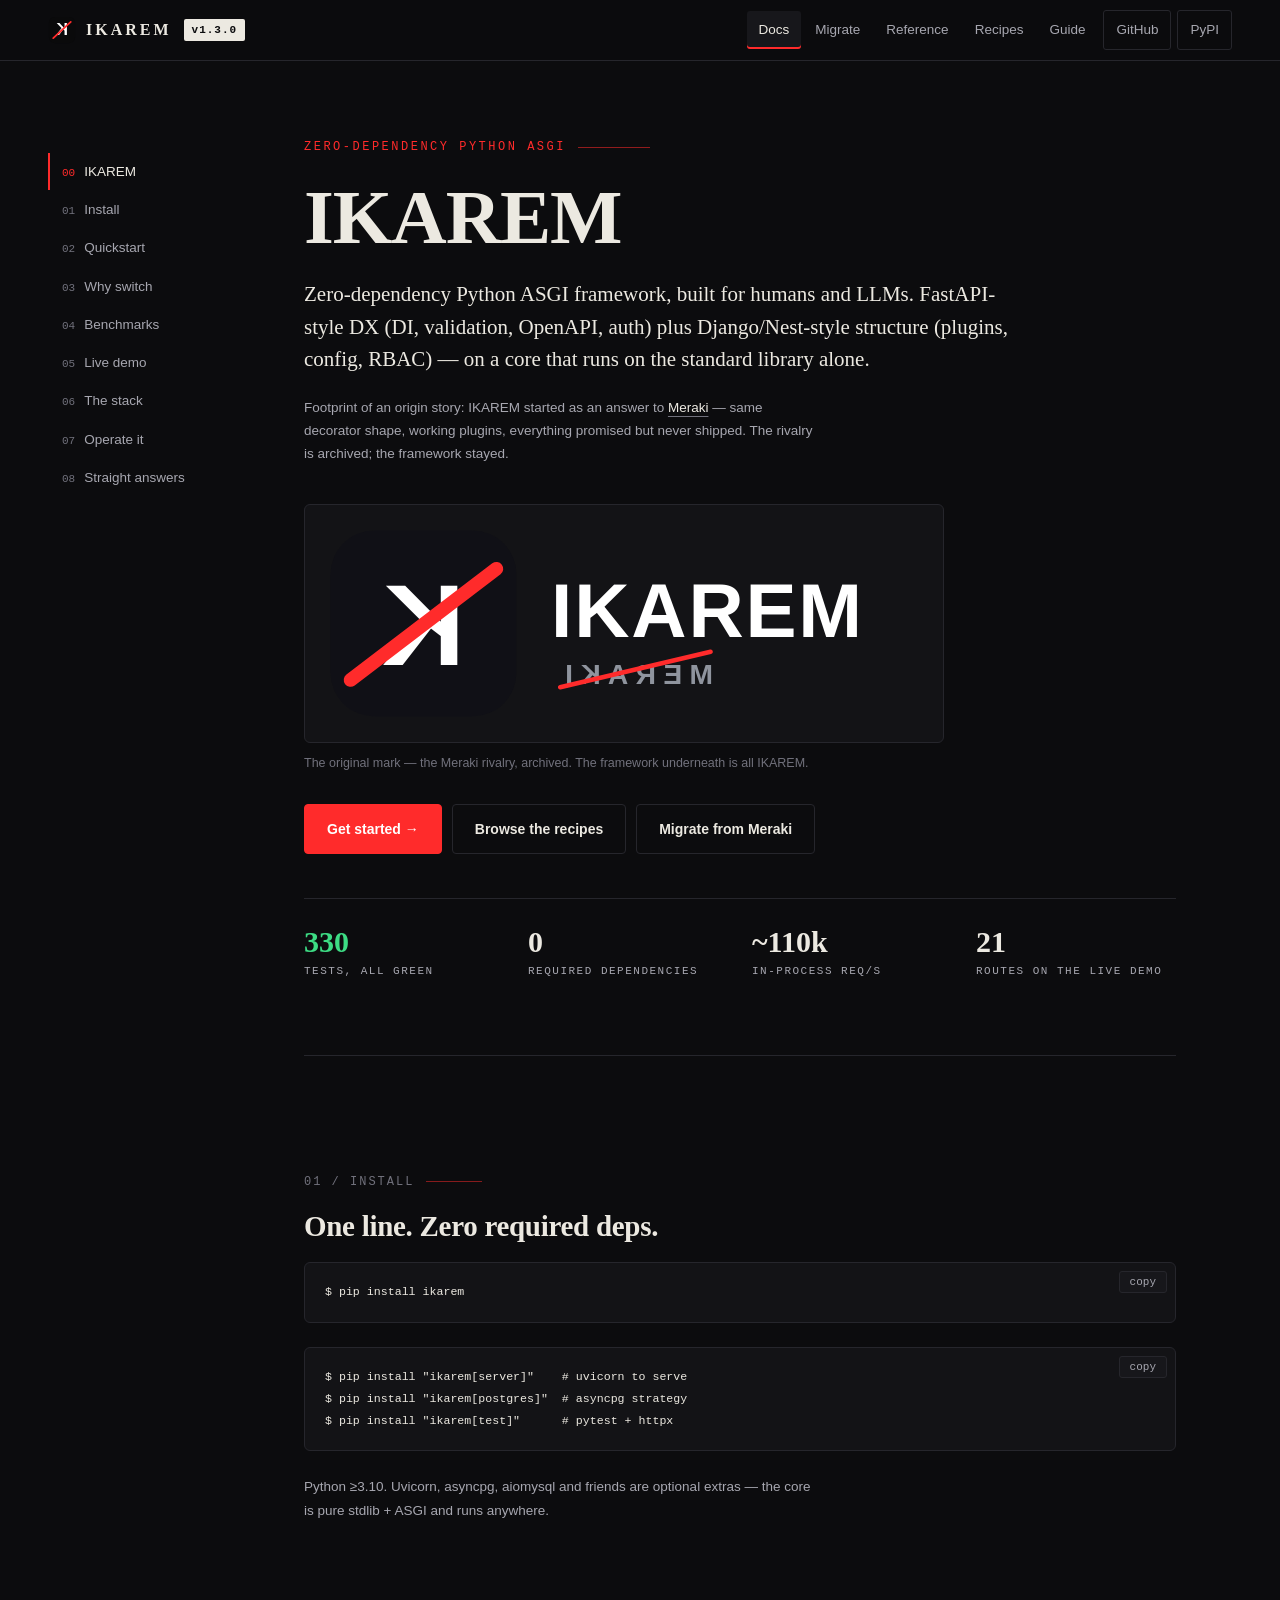
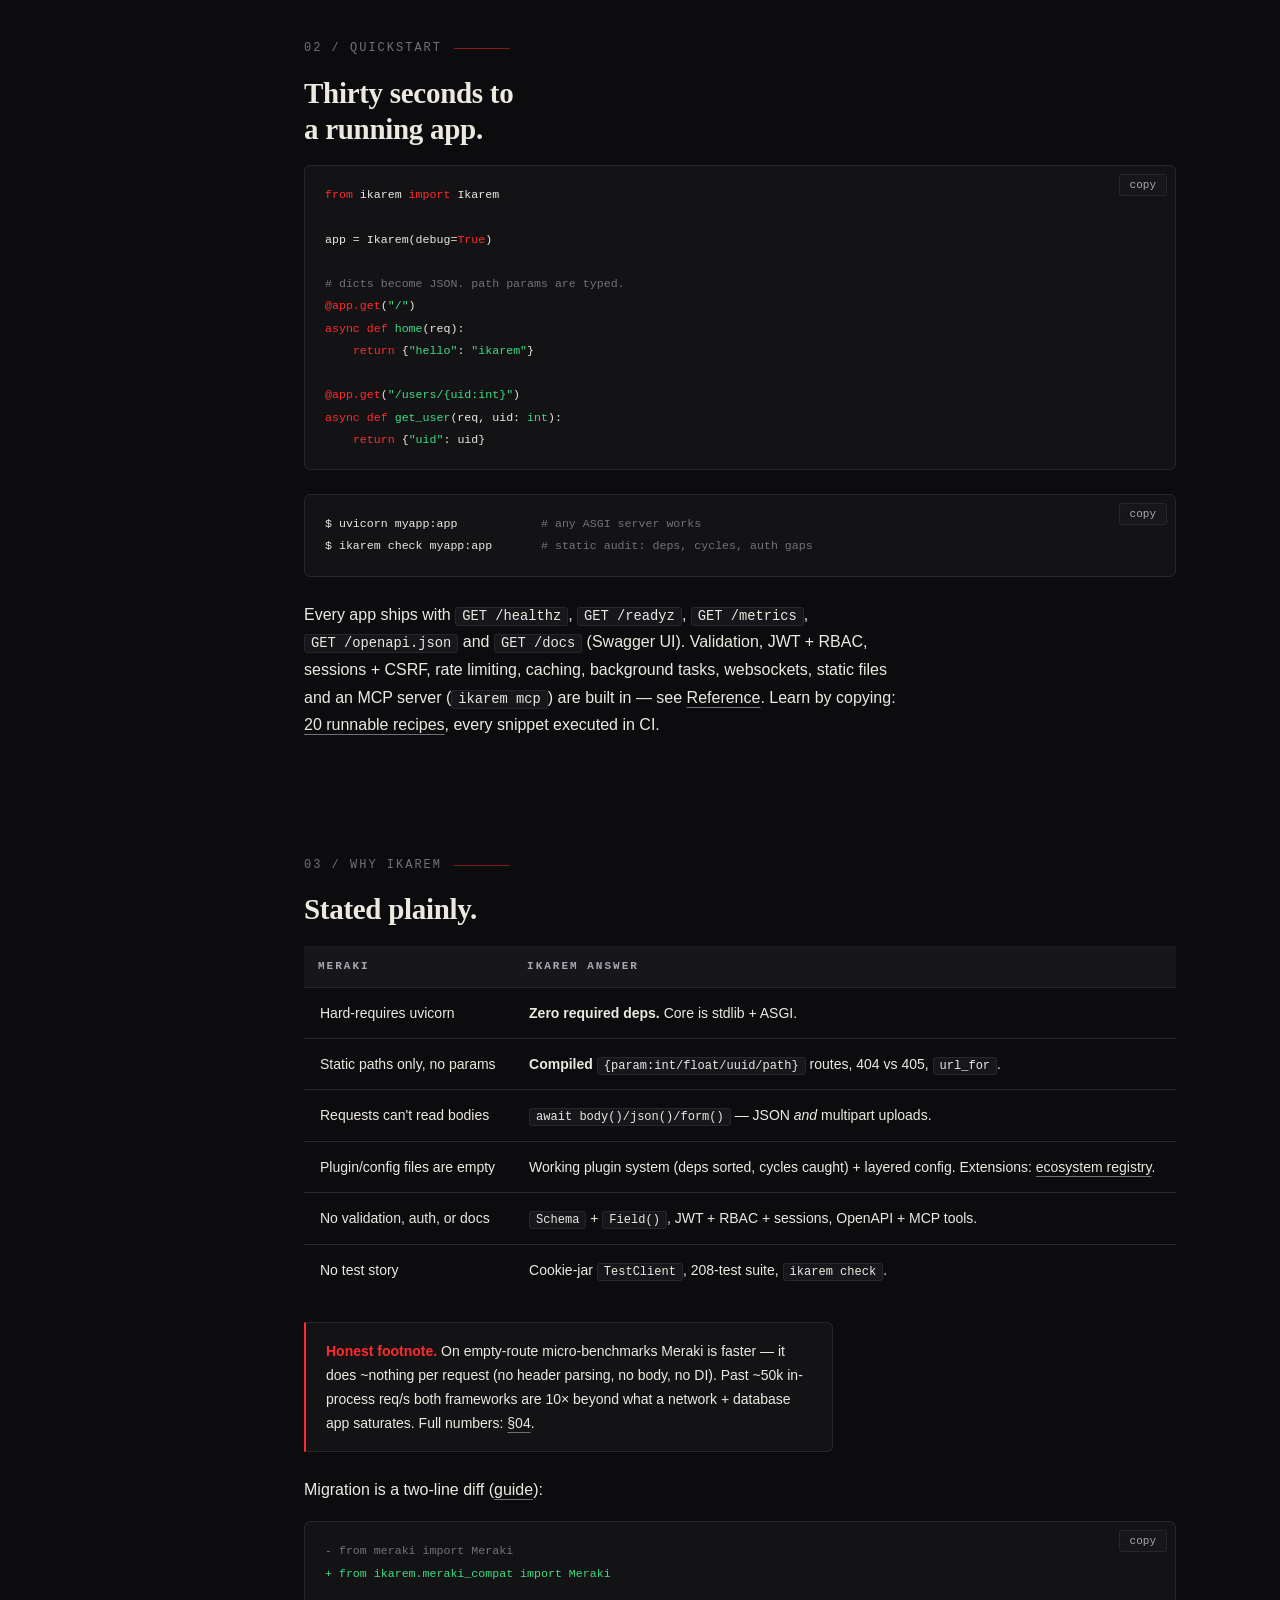
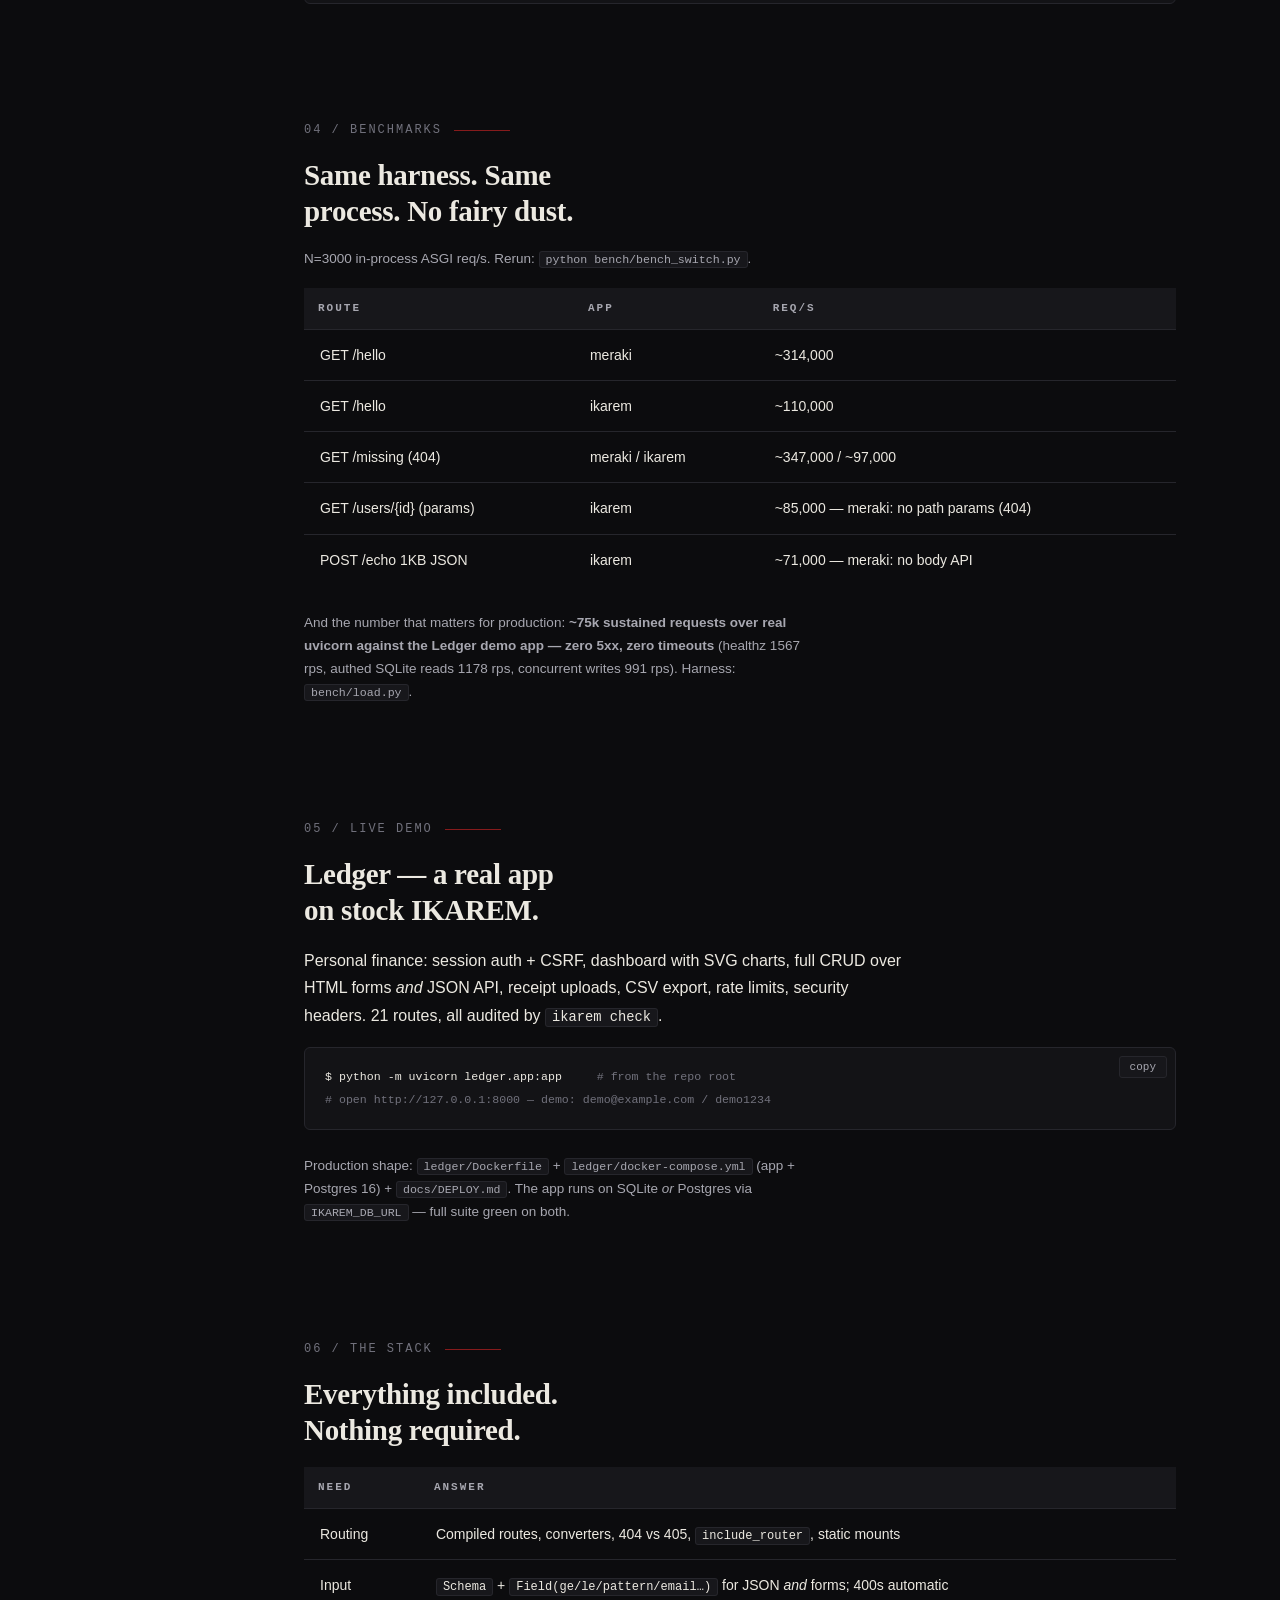
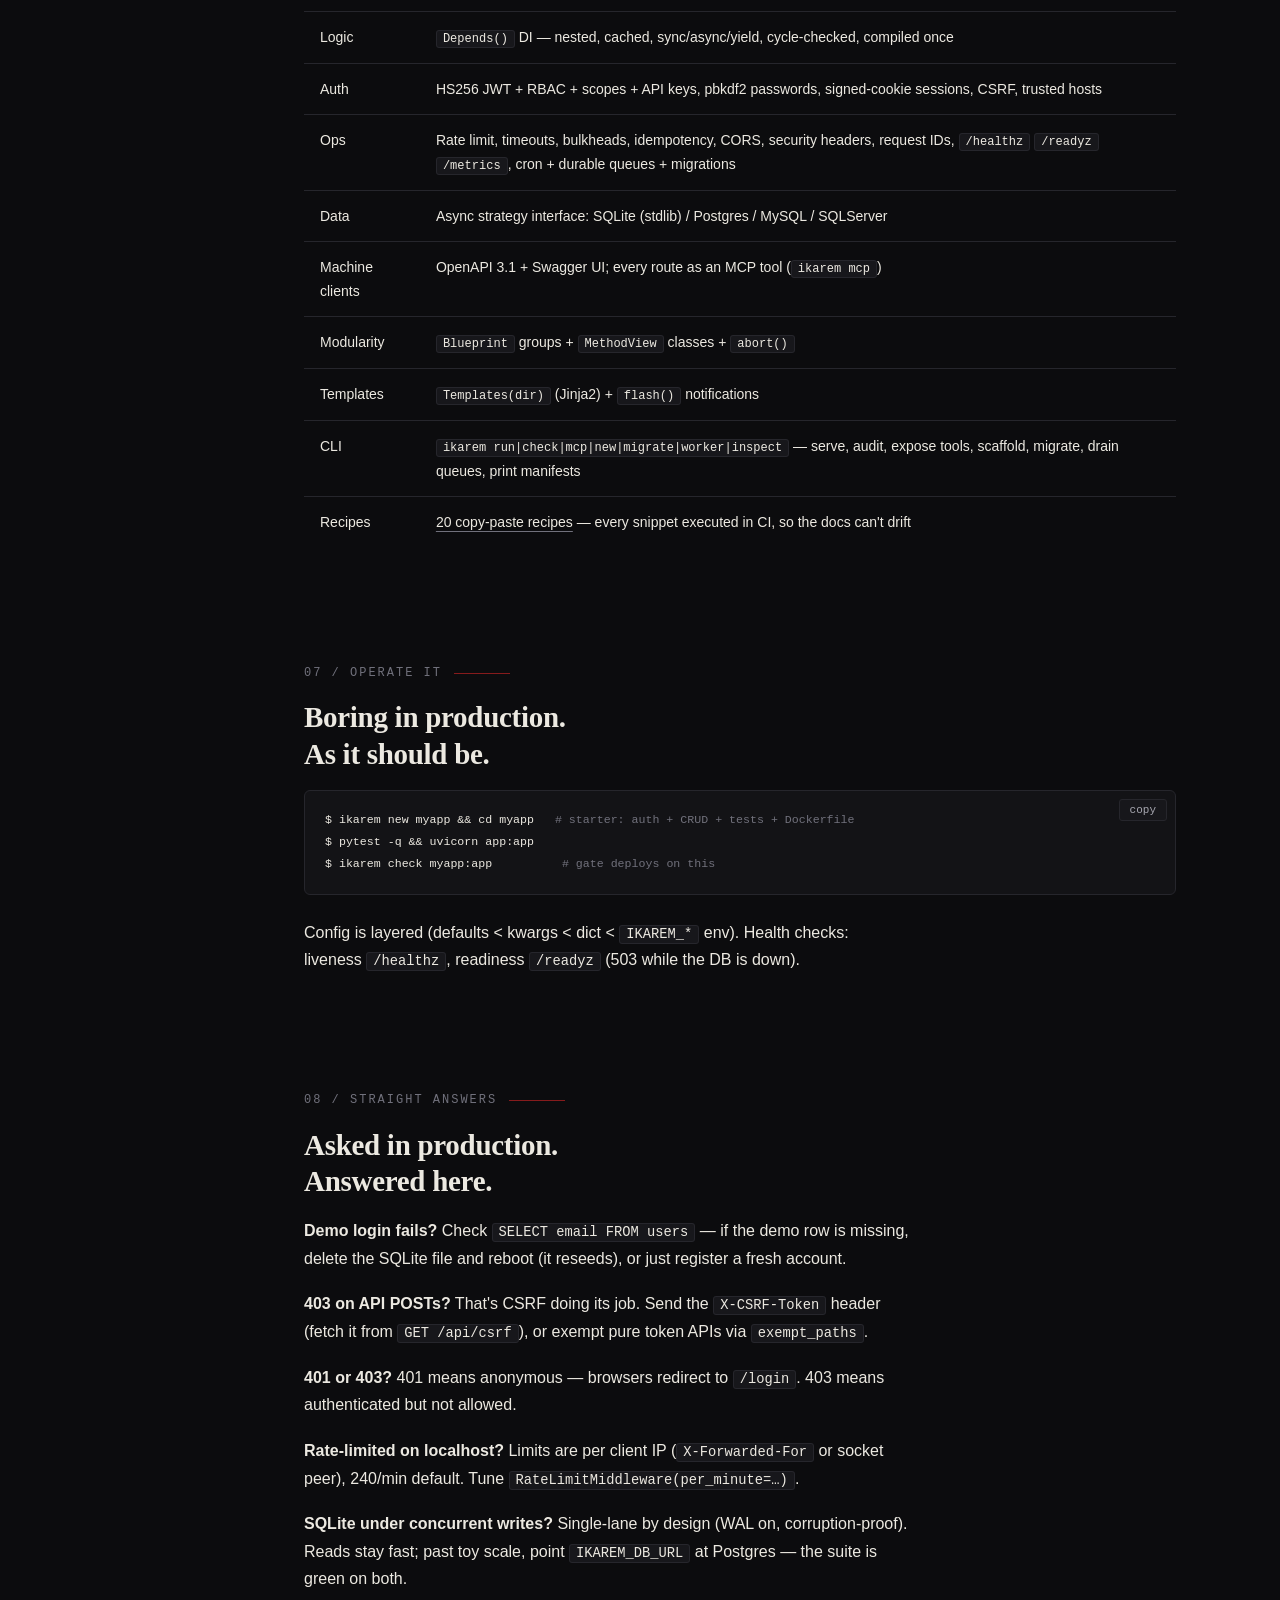
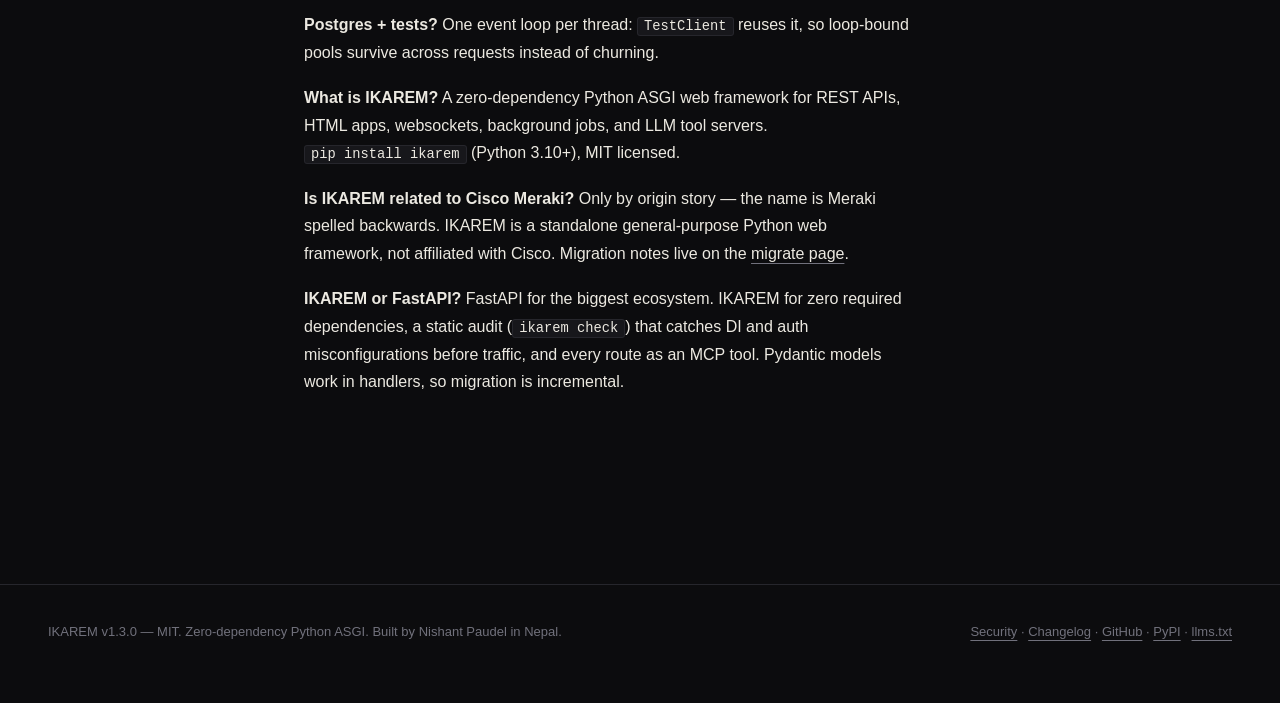
==== site/index.html @ 068c4ecd "release: 1.3.0 (SpikeManager, adapters law + ASGI bridge, MCP HTTP, hot-path pass)" ====
<!doctype html>
<html lang="en">
<head>
<meta charset="utf-8">
<meta name="author" content="Nishant Paudel">
<meta name="viewport" content="width=device-width, initial-scale=1">
<title>IKAREM — Python ASGI Backend Framework (Zero-Dep Core)</title>
<meta name="description" content="IKAREM is an industry-grade Python ASGI framework: FastAPI-style DX, compiled DI, JWT auth, OpenAPI + MCP. Zero required dependencies. pip install ikarem.">
<meta name="theme-color" content="#0a0a0b">
<meta property="og:type" content="website">
<meta property="og:site_name" content="IKAREM">
<meta property="og:url" content="https://ikarem.vercel.app/">
<meta property="og:title" content="IKAREM — Python ASGI Backend Framework">
<meta property="og:description" content="Zero-dependency Python ASGI framework, built for humans and LLMs. Compiled DI, auth, OpenAPI + MCP. pip install ikarem.">
<meta property="og:image" content="https://ikarem.vercel.app/og.png">
<meta property="og:image:width" content="1200">
<meta property="og:image:height" content="630">
<meta name="twitter:card" content="summary_large_image">
<meta name="twitter:title" content="IKAREM — Python ASGI Backend Framework">
<meta name="twitter:description" content="Zero-dependency Python ASGI framework, built for humans and LLMs. pip install ikarem.">
<meta name="twitter:image" content="https://ikarem.vercel.app/og.png">
<script type="application/ld+json">
{"@context": "https://schema.org", "@type": "SoftwareApplication",
 "name": "IKAREM", "applicationCategory": "DeveloperApplication",
 "operatingSystem": "Any (Python >= 3.10)", "programmingLanguage": "Python",
  "softwareVersion": "1.3.0", "license": "https://github.com/nishantXnova/IKAREM/blob/main/LICENSE",
  "offers": {"@type": "Offer", "price": "0"},
  "codeRepository": "https://github.com/nishantXnova/IKAREM",
  "downloadUrl": "https://pypi.org/project/ikarem/",
  "description": "Zero-dependency Python ASGI framework, built for humans and LLMs.",
  "author": {"@type": "Person", "name": "Nishant Paudel", "homeLocation": {"@type": "Place", "name": "Nepal"}}}
</script>
<script type="application/ld+json">
{"@context": "https://schema.org", "@type": "FAQPage",
 "mainEntity": [
  {"@type": "Question", "name": "Demo login fails?", "acceptedAnswer": {"@type": "Answer", "text": "Check the users table for the demo row. If it is missing, delete the SQLite file and reboot (it reseeds), or register a fresh account."}},
  {"@type": "Question", "name": "403 on API POSTs?", "acceptedAnswer": {"@type": "Answer", "text": "That is CSRF doing its job. Send the X-CSRF-Token header (fetch it from GET /api/csrf), or exempt pure token APIs via exempt_paths."}},
  {"@type": "Question", "name": "401 or 403?", "acceptedAnswer": {"@type": "Answer", "text": "401 means anonymous — browsers redirect to /login. 403 means authenticated but not allowed."}},
  {"@type": "Question", "name": "Rate-limited on localhost?", "acceptedAnswer": {"@type": "Answer", "text": "Limits are per client IP (X-Forwarded-For or socket peer), 240/min default. Tune RateLimitMiddleware(per_minute=...)."}},
  {"@type": "Question", "name": "SQLite under concurrent writes?", "acceptedAnswer": {"@type": "Answer", "text": "Single-lane by design (WAL on, corruption-proof). Reads stay fast; past toy scale, point IKAREM_DB_URL at Postgres — the suite is green on both."}},
   {"@type": "Question", "name": "Postgres + tests?", "acceptedAnswer": {"@type": "Answer", "text": "One event loop per thread: TestClient reuses it, so loop-bound pools survive across requests instead of churning."}},
   {"@type": "Question", "name": "What is IKAREM?", "acceptedAnswer": {"@type": "Answer", "text": "IKAREM is a zero-dependency Python ASGI web framework for REST APIs, HTML apps, websockets, background jobs, and LLM tool servers. Install with pip install ikarem (Python 3.10+), MIT licensed."}},
   {"@type": "Question", "name": "Is IKAREM related to Cisco Meraki?", "acceptedAnswer": {"@type": "Answer", "text": "Only by origin story — the name is Meraki spelled backwards. IKAREM is a standalone general-purpose Python web framework, not affiliated with Cisco."}},
   {"@type": "Question", "name": "IKAREM or FastAPI?", "acceptedAnswer": {"@type": "Answer", "text": "FastAPI for the biggest ecosystem. IKAREM for zero required dependencies, a static audit (ikarem check) that catches DI and auth misconfigurations before traffic, and every route as an MCP tool. Pydantic models work in handlers, so migration is incremental."}}
 ]}
</script>
<link rel="icon" href="../assets/ikarem-icon.svg" type="image/svg+xml">
<link rel="stylesheet" href="style.css">
<link rel="canonical" href="https://ikarem.vercel.app/">
</head>
<body>
<header class="topbar">
<div class="topbar-inner">
  <a class="brand" href="index.html"><img src="../assets/ikarem-icon.svg" alt="IKAREM"><b>IKAREM</b></a>
  <span class="ver">v1.3.0</span>
  <nav>
<a href="index.html" class="on">Docs</a>
<a href="migrate.html">Migrate</a>
<a href="reference.html">Reference</a>
<a href="recipes.html">Recipes</a>
<a href="guide.html">Guide</a>
<a href="https://github.com/nishantXnova/IKAREM" class="ext">GitHub</a>
    <a href="https://pypi.org/project/ikarem/" class="ext">PyPI</a>
  </nav>
</div>
</header>

<div class="wrap">
<aside class="side"><ol>
  <li><a href="#top" class="on"><span class="n">00</span>IKAREM</a></li>
  <li><a href="#install"><span class="n">01</span>Install</a></li>
  <li><a href="#quickstart"><span class="n">02</span>Quickstart</a></li>
  <li><a href="#why"><span class="n">03</span>Why switch</a></li>
  <li><a href="#bench"><span class="n">04</span>Benchmarks</a></li>
  <li><a href="#ledger"><span class="n">05</span>Live demo</a></li>
  <li><a href="#stack"><span class="n">06</span>The stack</a></li>
  <li><a href="#ops"><span class="n">07</span>Operate it</a></li>
  <li><a href="#faq"><span class="n">08</span>Straight answers</a></li>
</ol></aside>

<main>
<section class="hero" id="top">
  <p class="kicker">ZERO-DEPENDENCY PYTHON ASGI</p>
  <h1>IKAREM</h1>
  <p class="lede">Zero-dependency Python ASGI framework, built for humans and LLMs.
  FastAPI-style DX (DI, validation, OpenAPI, auth) plus Django/Nest-style structure
  (plugins, config, RBAC) — on a core that runs on the standard library alone.</p>
  <p class="mut small">Footprint of an origin story: IKAREM started as an answer to
  <a href="migrate.html">Meraki</a> — same decorator shape, working plugins, everything
  promised but never shipped. The rivalry is archived; the framework stayed.</p>
  <div class="heroimg" aria-label="IKAREM logo">
    <svg viewBox="0 0 1400 520" xmlns="http://www.w3.org/2000/svg" role="img">
      <rect x="56" y="56" width="408" height="408" rx="96" fill="#101016"/>
      <g transform="translate(520,0) scale(-1,1)">
        <text x="260" y="352" text-anchor="middle" font-family="Arial Black,Arial,sans-serif" font-size="252" font-weight="900" fill="#FFFFFF">K</text>
      </g>
      <line x1="100" y1="384" x2="420" y2="140" stroke="#FF2B2B" stroke-width="30" stroke-linecap="round"/>
      <text x="540" y="290" font-family="'Arial Black',Arial,sans-serif" font-size="168" font-weight="900" letter-spacing="4" fill="#FFFFFF">IKAREM</text>
      <g transform="translate(1450,0) scale(-1,1)">
        <text x="725" y="392" text-anchor="middle" font-family="Arial,sans-serif" font-size="62" font-weight="700" letter-spacing="16" fill="#8f949e">MERAKI</text>
      </g>
      <line x1="560" y1="400" x2="890" y2="322" stroke="#FF2B2B" stroke-width="10" stroke-linecap="round"/>
    </svg>
  </div>
  <p class="artcap">The original mark — the Meraki rivalry, archived. The framework underneath is all IKAREM.</p>
  <div class="btnrow">
    <a class="btn pri" href="#quickstart">Get started</a>
    <a class="btn" href="recipes.html">Browse the recipes</a>
    <a class="btn" href="migrate.html">Migrate from Meraki</a>
  </div>
  <div class="stats">
    <div class="stat"><b class="g">330</b><span>tests, all green</span></div>
    <div class="stat"><b>0</b><span>required dependencies</span></div>
    <div class="stat"><b>~110k</b><span>in-process req/s</span></div>
    <div class="stat"><b>21</b><span>routes on the live demo</span></div>
  </div>
</section>

<section id="install">
  <p class="secnum">01 / INSTALL</p>
  <h2>One line. Zero required deps.</h2>
<pre><code>$ pip install ikarem</code></pre>
<pre><code>$ pip install "ikarem[server]"    # uvicorn to serve
$ pip install "ikarem[postgres]"  # asyncpg strategy
$ pip install "ikarem[test]"      # pytest + httpx</code></pre>
  <p class="mut small">Python ≥3.10. Uvicorn, asyncpg, aiomysql and friends are optional extras —
  the core is pure stdlib + ASGI and runs anywhere.</p>
</section>

<section id="quickstart">
  <p class="secnum">02 / QUICKSTART</p>
  <h2>Thirty seconds to a running app.</h2>
<pre><code><span class="tok-k">from</span> ikarem <span class="tok-k">import</span> Ikarem

app = Ikarem(debug=<span class="tok-k">True</span>)

<span class="tok-c"># dicts become JSON. path params are typed.</span>
<span class="tok-k">@app.get</span>(<span class="tok-s">"/"</span>)
<span class="tok-k">async def</span> <span class="tok-s">home</span>(req):
    <span class="tok-k">return</span> {<span class="tok-s">"hello"</span>: <span class="tok-s">"ikarem"</span>}

<span class="tok-k">@app.get</span>(<span class="tok-s">"/users/{uid:int}"</span>)
<span class="tok-k">async def</span> <span class="tok-s">get_user</span>(req, uid: <span class="tok-s">int</span>):
    <span class="tok-k">return</span> {<span class="tok-s">"uid"</span>: uid}</code></pre>
<pre><code>$ uvicorn myapp:app            <span class="tok-c"># any ASGI server works</span>
$ ikarem check myapp:app       <span class="tok-c"># static audit: deps, cycles, auth gaps</span></code></pre>
  <p>Every app ships with <code>GET /healthz</code>, <code>GET /readyz</code>,
  <code>GET /metrics</code>, <code>GET /openapi.json</code> and <code>GET /docs</code> (Swagger UI).
  Validation, JWT + RBAC, sessions + CSRF, rate limiting, caching, background tasks, websockets,
  static files and an MCP server (<code>ikarem mcp</code>) are built in — see
  <a href="reference.html">Reference</a>. Learn by copying:
  <a href="recipes.html">20 runnable recipes</a>, every snippet executed in CI.</p>
</section>

<section id="why">
  <p class="secnum">03 / WHY IKAREM</p>
  <h2>Stated plainly.</h2>
  <table>
    <tr><th>Meraki</th><th>IKAREM answer</th></tr>
    <tr><td>Hard-requires uvicorn</td><td><b>Zero required deps.</b> Core is stdlib + ASGI.</td></tr>
    <tr><td>Static paths only, no params</td><td><b>Compiled</b> <code>{param:int/float/uuid/path}</code> routes, 404 vs 405, <code>url_for</code>.</td></tr>
    <tr><td>Requests can't read bodies</td><td><code>await body()/json()/form()</code> — JSON <i>and</i> multipart uploads.</td></tr>
    <tr><td>Plugin/config files are empty</td><td>Working plugin system (deps sorted, cycles caught) + layered config. Extensions: <a href="https://github.com/nishantXnova/IKAREM/blob/main/docs/ECOSYSTEM.md">ecosystem registry</a>.</td></tr>
    <tr><td>No validation, auth, or docs</td><td><code>Schema</code> + <code>Field()</code>, JWT + RBAC + sessions, OpenAPI + MCP tools.</td></tr>
    <tr><td>No test story</td><td>Cookie-jar <code>TestClient</code>, 208-test suite, <code>ikarem check</code>.</td></tr>
  </table>
  <div class="note"><b>Honest footnote.</b> On empty-route micro-benchmarks Meraki is faster —
  it does ~nothing per request (no header parsing, no body, no DI). Past ~50k in-process req/s both
  frameworks are 10× beyond what a network + database app saturates. Full numbers: <a href="#bench">§04</a>.</div>
  <p>Migration is a two-line diff (<a href="migrate.html">guide</a>):</p>
<pre><code><span class="tok-c">- from meraki import Meraki</span>
<span class="tok-s">+ from ikarem.meraki_compat import Meraki</span></code></pre>
</section>

<section id="bench">
  <p class="secnum">04 / BENCHMARKS</p>
  <h2>Same harness. Same process. No fairy dust.</h2>
  <p class="mut small">N=3000 in-process ASGI req/s. Rerun: <code>python bench/bench_switch.py</code>.</p>
  <table>
    <tr><th>Route</th><th>App</th><th>req/s</th></tr>
    <tr><td>GET /hello</td><td>meraki</td><td>~314,000</td></tr>
    <tr><td>GET /hello</td><td>ikarem</td><td>~110,000</td></tr>
    <tr><td>GET /missing (404)</td><td>meraki / ikarem</td><td>~347,000 / ~97,000</td></tr>
    <tr><td>GET /users/{id} (params)</td><td>ikarem</td><td>~85,000 — meraki: no path params (404)</td></tr>
    <tr><td>POST /echo 1KB JSON</td><td>ikarem</td><td>~71,000 — meraki: no body API</td></tr>
  </table>
  <p class="mut small">And the number that matters for production: <b>~75k sustained requests over real
  uvicorn against the Ledger demo app — zero 5xx, zero timeouts</b> (healthz 1567 rps, authed SQLite
  reads 1178 rps, concurrent writes 991 rps). Harness: <code>bench/load.py</code>.</p>
</section>

<section id="ledger">
  <p class="secnum">05 / LIVE DEMO</p>
  <h2>Ledger — a real app on stock IKAREM.</h2>
  <p>Personal finance: session auth + CSRF, dashboard with SVG charts, full CRUD over HTML forms
  <i>and</i> JSON API, receipt uploads, CSV export, rate limits, security headers. 21 routes,
  all audited by <code>ikarem check</code>.</p>
<pre><code>$ python -m uvicorn ledger.app:app     <span class="tok-c"># from the repo root</span>
<span class="tok-c"># open http://127.0.0.1:8000 — demo: demo@example.com / demo1234</span></code></pre>
  <p class="mut small">Production shape: <code>ledger/Dockerfile</code> +
  <code>ledger/docker-compose.yml</code> (app + Postgres 16) + <code>docs/DEPLOY.md</code>.
  The app runs on SQLite <i>or</i> Postgres via <code>IKAREM_DB_URL</code> — full suite green on both.</p>
</section>

<section id="stack">
  <p class="secnum">06 / THE STACK</p>
  <h2>Everything included. Nothing required.</h2>
  <table>
    <tr><th>Need</th><th>Answer</th></tr>
    <tr><td>Routing</td><td>Compiled routes, converters, 404 vs 405, <code>include_router</code>, static mounts</td></tr>
    <tr><td>Input</td><td><code>Schema</code> + <code>Field(ge/le/pattern/email…)</code> for JSON <i>and</i> forms; 400s automatic</td></tr>
    <tr><td>Logic</td><td><code>Depends()</code> DI — nested, cached, sync/async/yield, cycle-checked, compiled once</td></tr>
    <tr><td>Auth</td><td>HS256 JWT + RBAC + scopes + API keys, pbkdf2 passwords, signed-cookie sessions, CSRF, trusted hosts</td></tr>
    <tr><td>Ops</td><td>Rate limit, timeouts, bulkheads, idempotency, CORS, security headers, request IDs, <code>/healthz</code> <code>/readyz</code> <code>/metrics</code>, cron + durable queues + migrations</td></tr>
    <tr><td>Data</td><td>Async strategy interface: SQLite (stdlib) / Postgres / MySQL / SQLServer</td></tr>
    <tr><td>Machine clients</td><td>OpenAPI 3.1 + Swagger UI; every route as an MCP tool (<code>ikarem mcp</code>)</td></tr>
    <tr><td>Modularity</td><td><code>Blueprint</code> groups + <code>MethodView</code> classes + <code>abort()</code></td></tr>
    <tr><td>Templates</td><td><code>Templates(dir)</code> (Jinja2) + <code>flash()</code> notifications</td></tr>
    <tr><td>CLI</td><td><code>ikarem run|check|mcp|new|migrate|worker|inspect</code> — serve, audit, expose tools, scaffold, migrate, drain queues, print manifests</td></tr>
    <tr><td>Recipes</td><td><a href="recipes.html">20 copy-paste recipes</a> — every snippet executed in CI, so the docs can't drift</td></tr>
  </table>
</section>

<section id="ops">
  <p class="secnum">07 / OPERATE IT</p>
  <h2>Boring in production. As it should be.</h2>
<pre><code>$ ikarem new myapp && cd myapp   <span class="tok-c"># starter: auth + CRUD + tests + Dockerfile</span>
$ pytest -q && uvicorn app:app
$ ikarem check myapp:app          <span class="tok-c"># gate deploys on this</span></code></pre>
  <p>Config is layered (defaults &lt; kwargs &lt; dict &lt; <code>IKAREM_*</code> env).
  Health checks: liveness <code>/healthz</code>, readiness <code>/readyz</code> (503 while the DB is down).</p>
</section>

<section id="faq">
  <p class="secnum">08 / STRAIGHT ANSWERS</p>
  <h2>Asked in production. Answered here.</h2>
  <p><b>Demo login fails?</b> Check <code>SELECT email FROM users</code> — if the demo row is
  missing, delete the SQLite file and reboot (it reseeds), or just register a fresh account.</p>
  <p><b>403 on API POSTs?</b> That's CSRF doing its job. Send the <code>X-CSRF-Token</code> header
  (fetch it from <code>GET /api/csrf</code>), or exempt pure token APIs via <code>exempt_paths</code>.</p>
  <p><b>401 or 403?</b> 401 means anonymous — browsers redirect to <code>/login</code>.
  403 means authenticated but not allowed.</p>
  <p><b>Rate-limited on localhost?</b> Limits are per client IP (<code>X-Forwarded-For</code> or
  socket peer), 240/min default. Tune <code>RateLimitMiddleware(per_minute=…)</code>.</p>
  <p><b>SQLite under concurrent writes?</b> Single-lane by design (WAL on, corruption-proof).
  Reads stay fast; past toy scale, point <code>IKAREM_DB_URL</code> at Postgres — the suite is green on both.</p>
  <p><b>Postgres + tests?</b> One event loop per thread: <code>TestClient</code> reuses it, so
  loop-bound pools survive across requests instead of churning.</p>
  <p><b>What is IKAREM?</b> A zero-dependency Python ASGI web framework for REST APIs,
  HTML apps, websockets, background jobs, and LLM tool servers.
  <code>pip install ikarem</code> (Python 3.10+), MIT licensed.</p>
  <p><b>Is IKAREM related to Cisco Meraki?</b> Only by origin story — the name is Meraki
  spelled backwards. IKAREM is a standalone general-purpose Python web framework, not
  affiliated with Cisco. Migration notes live on the <a href="migrate.html">migrate page</a>.</p>
  <p><b>IKAREM or FastAPI?</b> FastAPI for the biggest ecosystem. IKAREM for zero required
  dependencies, a static audit (<code>ikarem check</code>) that catches DI and auth
  misconfigurations before traffic, and every route as an MCP tool. Pydantic models work
  in handlers, so migration is incremental.</p>
</section>
</main>
</div>

<footer><div class="wrap">
  <span>IKAREM v1.3.0 — MIT. Zero-dependency Python ASGI. Built by Nishant Paudel in Nepal.</span>
  <span style="margin-left:auto"><a href="https://github.com/nishantXnova/IKAREM/blob/main/SECURITY.md">Security</a> · <a href="https://github.com/nishantXnova/IKAREM/blob/main/CHANGELOG.md">Changelog</a> · <a href="https://github.com/nishantXnova/IKAREM">GitHub</a> · <a href="https://pypi.org/project/ikarem/">PyPI</a> · <a href="https://ikarem.vercel.app/llms.txt">llms.txt</a></span>
</div></footer>
<script src="script.js" defer></script>
</body>
</html>
---- site/style.css ----
/* IKAREM docs — one grid, print hierarchy. Serif display, sans body, mono code.
   Grid: 1240px container, 28px gutters. Topbar, sidebar, content, footer
   all share the same left/right edges. One spacing scale throughout. */
:root {
  --max: 1240px;
  --pad: 28px;
  --topbar-h: 60px;
  --side-w: 248px;
  --measure: 68ch;
  --bg: #0c0c0e;
  --bg2: #131316;
  --panel: #17171b;
  --line: #26262c;
  --ink: #ece9e1;
  --mut: #a7a7b0;
  --dim: #71717c;
  --red: #ff2b2b;
  --red-deep: #c81e1e;
  --green: #3ddc84;
  --serif: "Iowan Old Style", "Palatino Linotype", Palatino, Charter, Georgia, serif;
  --sans: -apple-system, BlinkMacSystemFont, "Segoe UI", Roboto, "Helvetica Neue", Arial, sans-serif;
  --mono: ui-monospace, "SF Mono", SFMono-Regular, Menlo, Consolas, "Liberation Mono", monospace;
}
* { box-sizing: border-box; }
html { scroll-behavior: smooth; color-scheme: dark; }
.side, pre, table, .topbar-inner { scrollbar-width: thin; scrollbar-color: var(--line) transparent; }
.side::-webkit-scrollbar, pre::-webkit-scrollbar, table::-webkit-scrollbar, .topbar-inner::-webkit-scrollbar { width: 10px; height: 10px; }
.side::-webkit-scrollbar-thumb, pre::-webkit-scrollbar-thumb, table::-webkit-scrollbar-thumb, .topbar-inner::-webkit-scrollbar-thumb { background: var(--line); border-radius: 5px; border: 2px solid var(--bg); }
.side::-webkit-scrollbar-track, pre::-webkit-scrollbar-track, table::-webkit-scrollbar-track, .topbar-inner::-webkit-scrollbar-track { background: transparent; }
body {
  margin: 0;
  background: var(--bg);
  color: var(--ink);
  font-family: var(--sans);
  font-size: 16px;
  line-height: 1.72;
  -webkit-font-smoothing: antialiased;
}
::selection { background: var(--red); color: #fff; }
a { color: var(--ink); text-decoration: underline; text-decoration-color: var(--dim); text-underline-offset: 4px; text-decoration-thickness: 1px; }
a:hover { color: var(--red); text-decoration-color: var(--red); }
:focus-visible { outline: 2px solid var(--red); outline-offset: 2px; }

/* ---- topbar: same grid as the page ---- */
.topbar {
  position: sticky; top: 0; z-index: 50;
  background: rgba(12, 12, 14, 0.9);
  -webkit-backdrop-filter: blur(12px);
  backdrop-filter: blur(12px);
  border-bottom: 1px solid var(--line);
}
.topbar-inner {
  max-width: var(--max); margin: 0 auto; padding: 0 var(--pad);
  min-height: var(--topbar-h);
  display: flex; align-items: center; gap: 12px;
}
.brand { display: flex; align-items: center; gap: 10px; text-decoration: none; flex: none; }
.brand img { width: 28px; height: 28px; display: block; }
.brand b { font-family: var(--serif); font-size: 16px; letter-spacing: 3px; font-weight: 700; }
.ver {
  font-family: var(--mono); font-size: 11px; color: var(--bg); background: var(--ink);
  padding: 2px 8px; font-weight: 700; letter-spacing: 1px; text-decoration: none;
  border-radius: 2px; flex: none;
}
.topbar nav { margin-left: auto; display: flex; gap: 2px; align-items: center; flex: none; }
.topbar nav a { text-decoration: none; padding: 7px 12px; font-size: 13.5px; color: var(--mut); border-radius: 3px; white-space: nowrap; }
.topbar nav a:hover { color: var(--ink); background: var(--panel); }
.topbar nav a.on { color: var(--ink); background: var(--panel); box-shadow: inset 0 -2px 0 var(--red); }
.topbar nav a.ext { border: 1px solid var(--line); margin-left: 4px; }
#navtoggle { display: none; }

/* ---- page grid: sidebar and content share a baseline ---- */
.wrap { display: flex; max-width: var(--max); margin: 0 auto; padding: 0 var(--pad); align-items: flex-start; gap: 0; }
.side {
  position: sticky; top: calc(var(--topbar-h) + 16px);
  width: var(--side-w); flex: none;
  padding-top: 76px; padding-bottom: 60px; padding-right: 24px;
  font-size: 13.5px;
  max-height: calc(100vh - var(--topbar-h) - 16px);
  overflow-y: auto;
}
.side ol { list-style: none; margin: 0; padding: 0; }
.side li { margin: 1px 0; }
.side a {
  display: flex; align-items: baseline; gap: 9px; padding: 7px 12px;
  color: var(--mut); text-decoration: none;
  border-left: 2px solid transparent; border-radius: 0 3px 3px 0;
}
.side a:hover { color: var(--ink); }
.side a.on { color: var(--ink); border-left-color: var(--red); }
.side .n { font-family: var(--mono); font-size: 11px; color: var(--dim); flex: none; }
.side a.on .n { color: var(--red); }
.side li.partlabel { padding: 18px 12px 5px; font-family: var(--mono); font-size: 10.5px; letter-spacing: 1.5px; text-transform: uppercase; color: var(--dim); }
section.partdiv { border-top: 1px solid var(--line); padding-top: 44px; margin-bottom: 76px; }
section.partdiv h2 { font-size: 34px; }
main { flex: 1; min-width: 0; max-width: 880px; padding-top: 76px; padding-bottom: 170px; }
section { margin: 0 0 116px; scroll-margin-top: calc(var(--topbar-h) + 16px); }
section:last-child { margin-bottom: 0; }
main p, main ul, main ol { max-width: var(--measure); }
.secnum {
  display: flex; align-items: center; gap: 12px;
  color: var(--dim); font-family: var(--mono); font-size: 12px; letter-spacing: 2px;
  margin: 0 0 16px;
}
.secnum::after { content: ""; width: 56px; border-top: 1px solid var(--red); opacity: 0.5; }
h1 {
  font-family: var(--serif); font-weight: 700;
  font-size: clamp(44px, 6vw, 84px); line-height: 1.05;
  letter-spacing: -0.015em; margin: 0 0 20px;
  text-wrap: balance; max-width: 16ch;
}
h2 {
  font-family: var(--serif); font-weight: 700;
  font-size: 29px; line-height: 1.25; letter-spacing: -0.01em;
  margin: 0 0 18px; text-wrap: balance; max-width: 26ch;
}
h2.sub { font-family: var(--sans); font-size: 15px; font-weight: 700; letter-spacing: 0; margin: 32px 0 8px; max-width: none; }
h3 { font-size: 16px; margin: 26px 0 8px; }
p { margin: 0 0 18px; }
main ul, main ol { padding-left: 24px; }
main li { margin-bottom: 8px; }
.mut { color: var(--mut); }
.small { font-size: 13.5px; }

/* ---- hero: eyebrow, headline, lede, art, actions, proof ---- */
.hero { border-bottom: 1px solid var(--line); padding-bottom: 68px; }
.hero .kicker {
  display: flex; align-items: center; gap: 12px;
  color: var(--red); font-family: var(--mono); font-size: 12px; letter-spacing: 2.5px;
  margin: 0 0 20px;
}
.hero .kicker::after { content: ""; width: 72px; border-top: 1px solid var(--red); opacity: 0.55; }
.lede { font-family: var(--serif); font-size: 21px; line-height: 1.55; max-width: 34em; margin: 0 0 20px; }
.heroimg { border: 1px solid var(--line); border-radius: 6px; background: var(--bg2); margin: 38px 0 10px; overflow: hidden; max-width: 640px; }
.heroimg svg { display: block; width: 100%; height: auto; }
.artcap { font-size: 12.5px; color: var(--dim); max-width: 640px; margin: 0 0 6px; }
.artcap a { color: var(--dim); }
.btnrow { display: flex; gap: 10px; flex-wrap: wrap; margin: 30px 0 6px; }
.btn {
  display: inline-block; padding: 12px 22px; font-size: 14px; font-weight: 650;
  border: 1px solid var(--line); text-decoration: none; color: var(--ink); background: transparent;
  border-radius: 4px;
}
.btn:hover { border-color: var(--red); color: var(--ink); }
.btn.pri { background: var(--red); border-color: var(--red); color: #fff; }
.btn.pri:hover { background: var(--red-deep); border-color: var(--red-deep); color: #fff; }
.btn.pri::after { content: " \2192"; }

/* ---- stats band: one row, shared dividers, tabular numerals ---- */
.stats { display: grid; grid-template-columns: repeat(4, 1fr); gap: 24px; border-top: 1px solid var(--line); margin: 44px 0 6px; padding-top: 26px; }
.stat { padding: 0; }
.stat b { display: block; font-family: var(--serif); font-size: 30px; font-weight: 700; line-height: 1.15; font-variant-numeric: tabular-nums; }
.stat b.g { color: var(--green); }
.stat span { display: block; margin-top: 2px; font-family: var(--mono); font-size: 11px; letter-spacing: 1.5px; text-transform: uppercase; color: var(--mut); }

/* ---- code ---- */
pre {
  position: relative;
  background: var(--bg2); border: 1px solid var(--line); border-radius: 6px;
  padding: 18px 20px; overflow-x: auto;
  font-family: var(--mono); font-size: 13.5px; line-height: 1.65; margin: 0 0 24px;
  max-width: 100%;
}
pre code { background: none; border: 0; padding: 0; }
code { font-family: var(--mono); font-size: 0.86em; }
p code, li code, td code { background: var(--panel); border: 1px solid var(--line); border-radius: 3px; padding: 1px 6px; white-space: nowrap; }
.tok-k { color: var(--red); }
.tok-s { color: var(--green); }
.tok-c { color: var(--dim); }
.copy {
  position: absolute; top: 8px; right: 8px;
  background: var(--panel); border: 1px solid var(--line); color: var(--mut);
  font-family: var(--mono); font-size: 11px; padding: 4px 10px; cursor: pointer;
  border-radius: 3px;
}
.copy:hover { color: var(--ink); border-color: var(--red); }

/* ---- tables: header row, calm dividers, aligned columns ---- */
table { width: 100%; max-width: 100%; border-collapse: collapse; margin: 0 0 26px; font-size: 14px; }
thead th, th {
  text-align: left; font-family: var(--mono); font-size: 11px; letter-spacing: 2px;
  color: var(--mut); font-weight: 700; text-transform: uppercase;
  background: var(--panel); border-bottom: 1px solid var(--line); padding: 11px 14px;
}
td { border-bottom: 1px solid var(--line); padding: 13px 16px; vertical-align: top; }
tr:last-child td { border-bottom: 0; }
tbody tr:hover td { background: var(--panel); }

/* ---- callouts ---- */
.note { border: 1px solid var(--line); border-left: 2px solid var(--red); border-radius: 0 6px 6px 0; background: var(--bg2); padding: 16px 20px; margin: 0 0 24px; font-size: 14px; max-width: var(--measure); }
.note b { color: var(--red); }

/* ---- footer: same grid, two aligned groups ---- */
footer { border-top: 1px solid var(--line); padding: 36px 0 60px; color: var(--dim); font-size: 13px; }
footer .wrap { display: flex; gap: 24px; align-items: baseline; }
footer .wrap > span:last-child { margin-left: auto; text-align: right; }
footer a { color: var(--dim); }

@media (max-width: 900px) {
  :root { --pad: 20px; }
  body { font-size: 15px; }
  .topbar-inner { overflow-x: auto; scrollbar-width: none; }
  .topbar-inner::-webkit-scrollbar { display: none; }
  .topbar nav { margin-left: 0; }
  .wrap { flex-direction: column; align-items: stretch; }
  footer .wrap { flex-direction: row; flex-wrap: wrap; row-gap: 8px; }
  footer .wrap > span:last-child { margin-left: 0; text-align: left; }
  .side { position: static; width: auto; max-height: none; padding: 20px 0 0; }
  .side ol { display: flex; flex-wrap: wrap; gap: 6px; }
  .side a { border: 1px solid var(--line); border-radius: 4px; }
  .side a.on { border-color: var(--red); }
  main { padding-top: 36px; padding-bottom: 90px; }
  .stats { grid-template-columns: 1fr 1fr; gap: 20px 24px; }
  .lede { font-size: 19px; }
  table { display: block; overflow-x: auto; border-radius: 6px; }
  h1 { font-size: clamp(40px, 11vw, 56px); }
}
@media (min-width: 901px) {
  .side { padding-right: 32px; }
  main { padding-left: 8px; }
}

@media (prefers-reduced-motion: reduce) {
  html { scroll-behavior: auto; }
}

@media print {
  .topbar, .side, .copy, footer .wrap > span:last-child, .btnrow { display: none; }
  body { background: #fff; color: #161616; font-size: 11pt; line-height: 1.6; }
  .wrap { display: block; max-width: 100%; padding: 0; }
  main { max-width: 100%; padding: 0; }
  h1, h2, h3, p, li, td, th, a, .lede, .mut { color: #161616; }
  a { text-decoration-color: #999; }
  .secnum, .hero .kicker { color: #666; }
  .secnum::after, .hero .kicker::after { border-color: #999; }
  .hero { border: 0; padding-bottom: 12px; }
  .artcap, .artcap a { color: #666; }
  pre {
    background: #f4f4f4; border: 1px solid #ddd; color: #161616;
    white-space: pre-wrap; word-break: break-word; break-inside: avoid;
  }
  p code, li code, td code { background: #efefef; border-color: #ddd; }
  .tok-k, .note b { color: #a00; }
  .tok-s, .stat b.g { color: #060; }
  .tok-c { color: #888; }
  .note { background: #fafafa; }
  table, th, td { border-color: #ddd; }
  th { background: #f4f4f4; color: #555; }
  tbody tr:hover td { background: none; }
  h1, h2, h3 { break-after: avoid; }
  section { margin-bottom: 32px; }
  footer { border-color: #ddd; color: #666; }
  footer a { color: #666; }
}
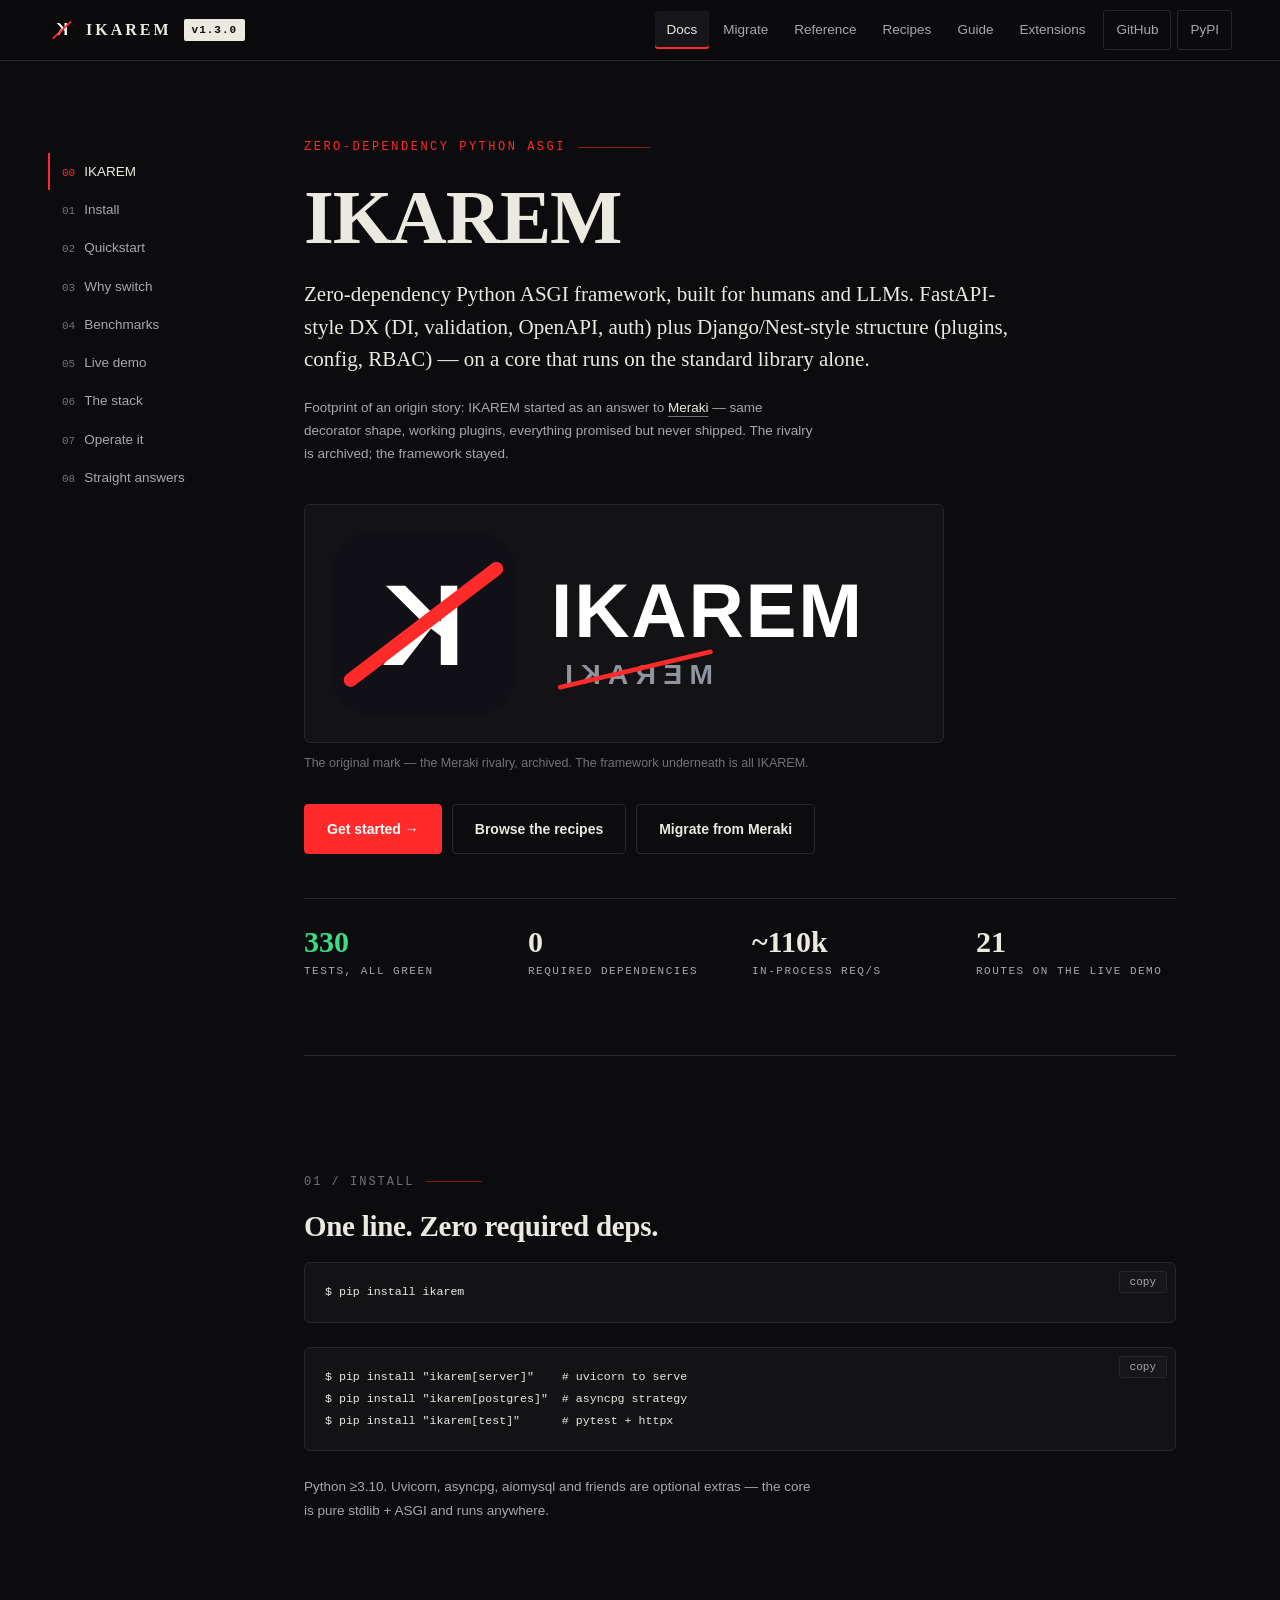
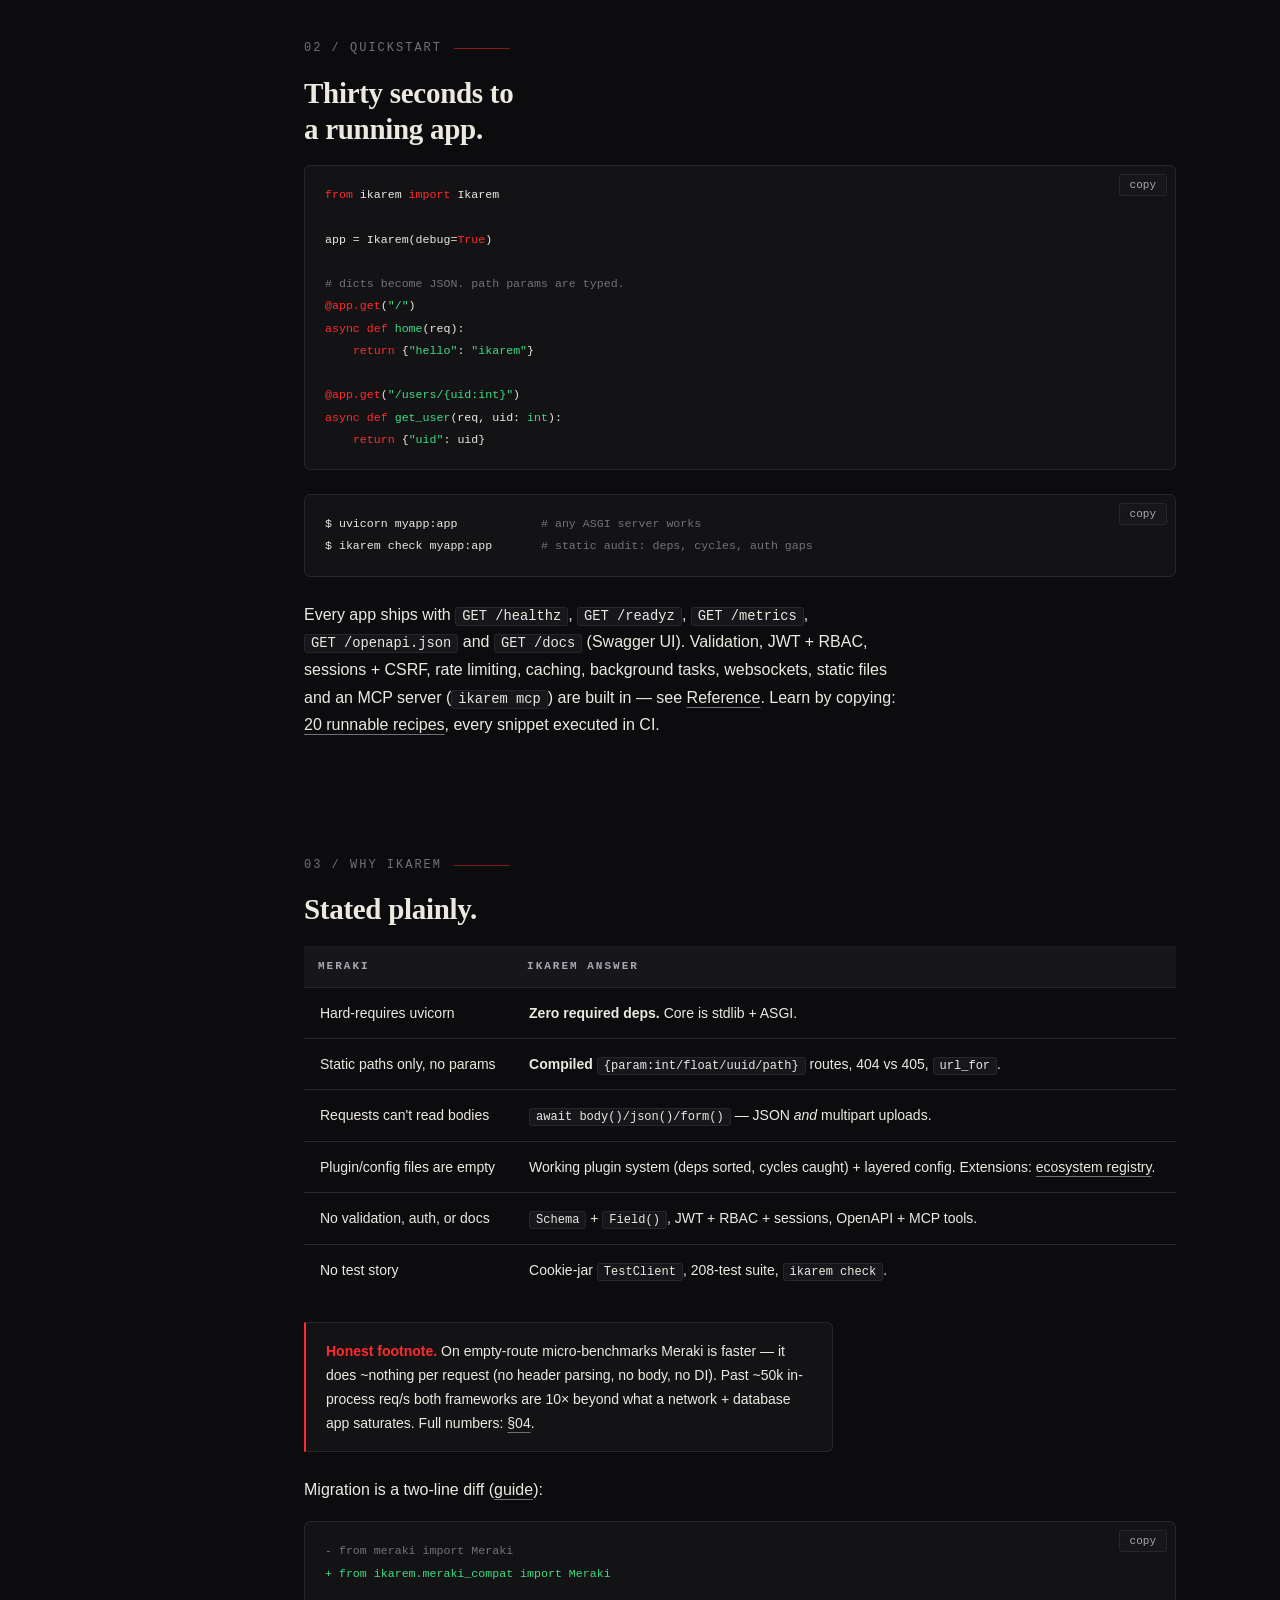
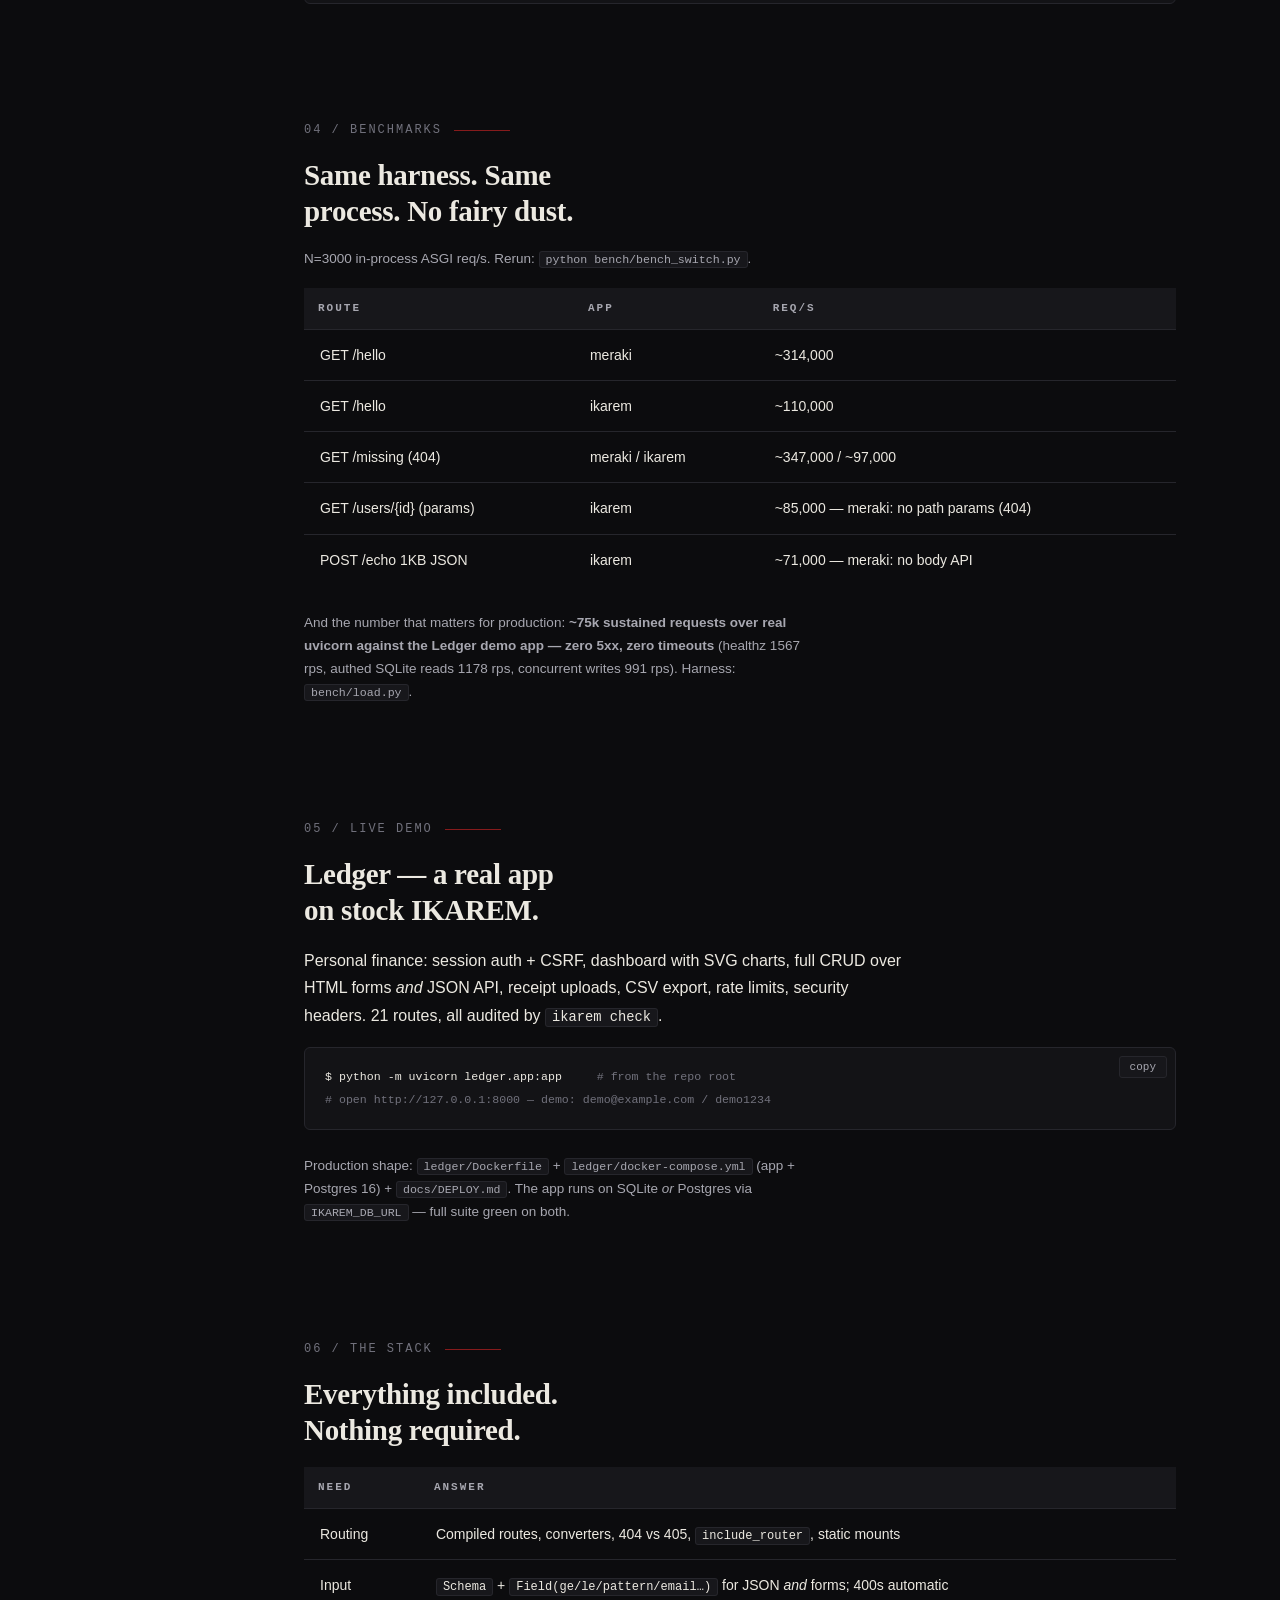
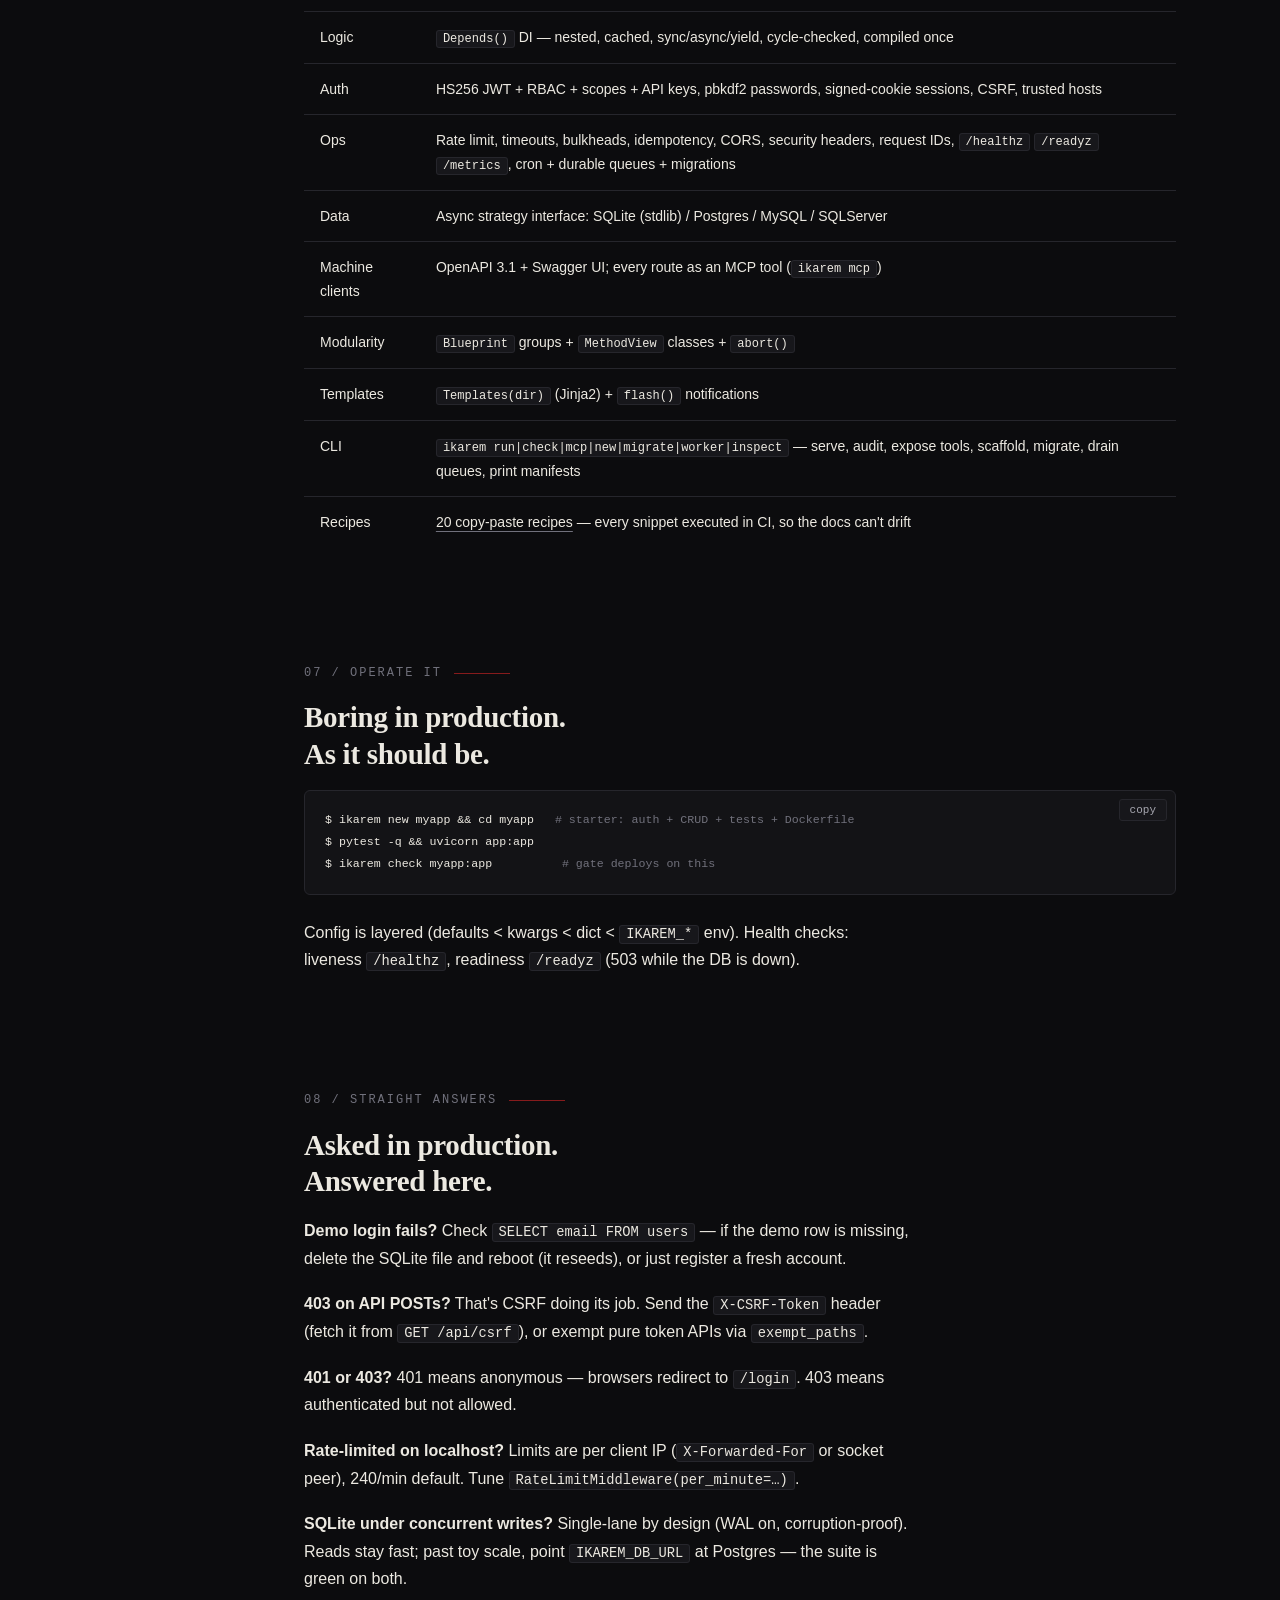
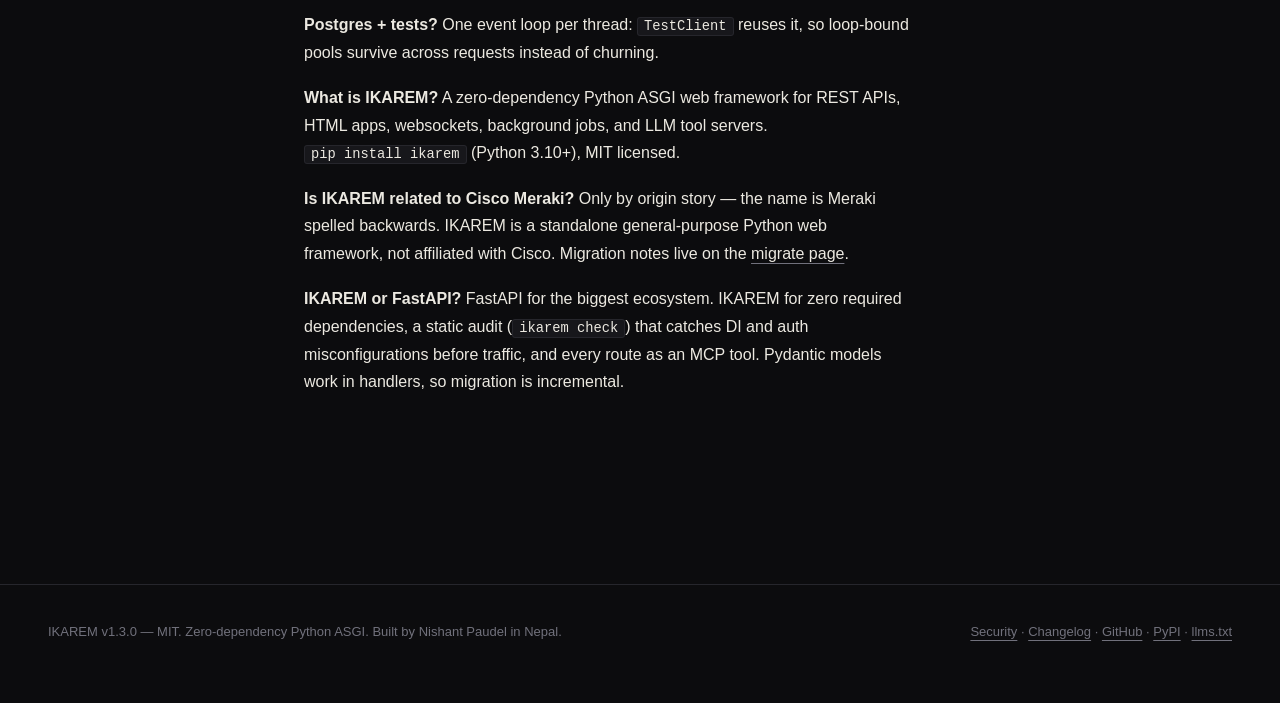
==== commit 8bcf7ec7: "feat: aggressive extension SEO (hub + 2 pages, json-ld faqs, sitemap, site test)" ====
--- a/site/index.html
+++ b/site/index.html
@@ -59,6 +59,7 @@
 <a href="reference.html">Reference</a>
 <a href="recipes.html">Recipes</a>
 <a href="guide.html">Guide</a>
+<a href="extensions.html">Extensions</a>
 <a href="https://github.com/nishantXnova/IKAREM" class="ext">GitHub</a>
     <a href="https://pypi.org/project/ikarem/" class="ext">PyPI</a>
   </nav>
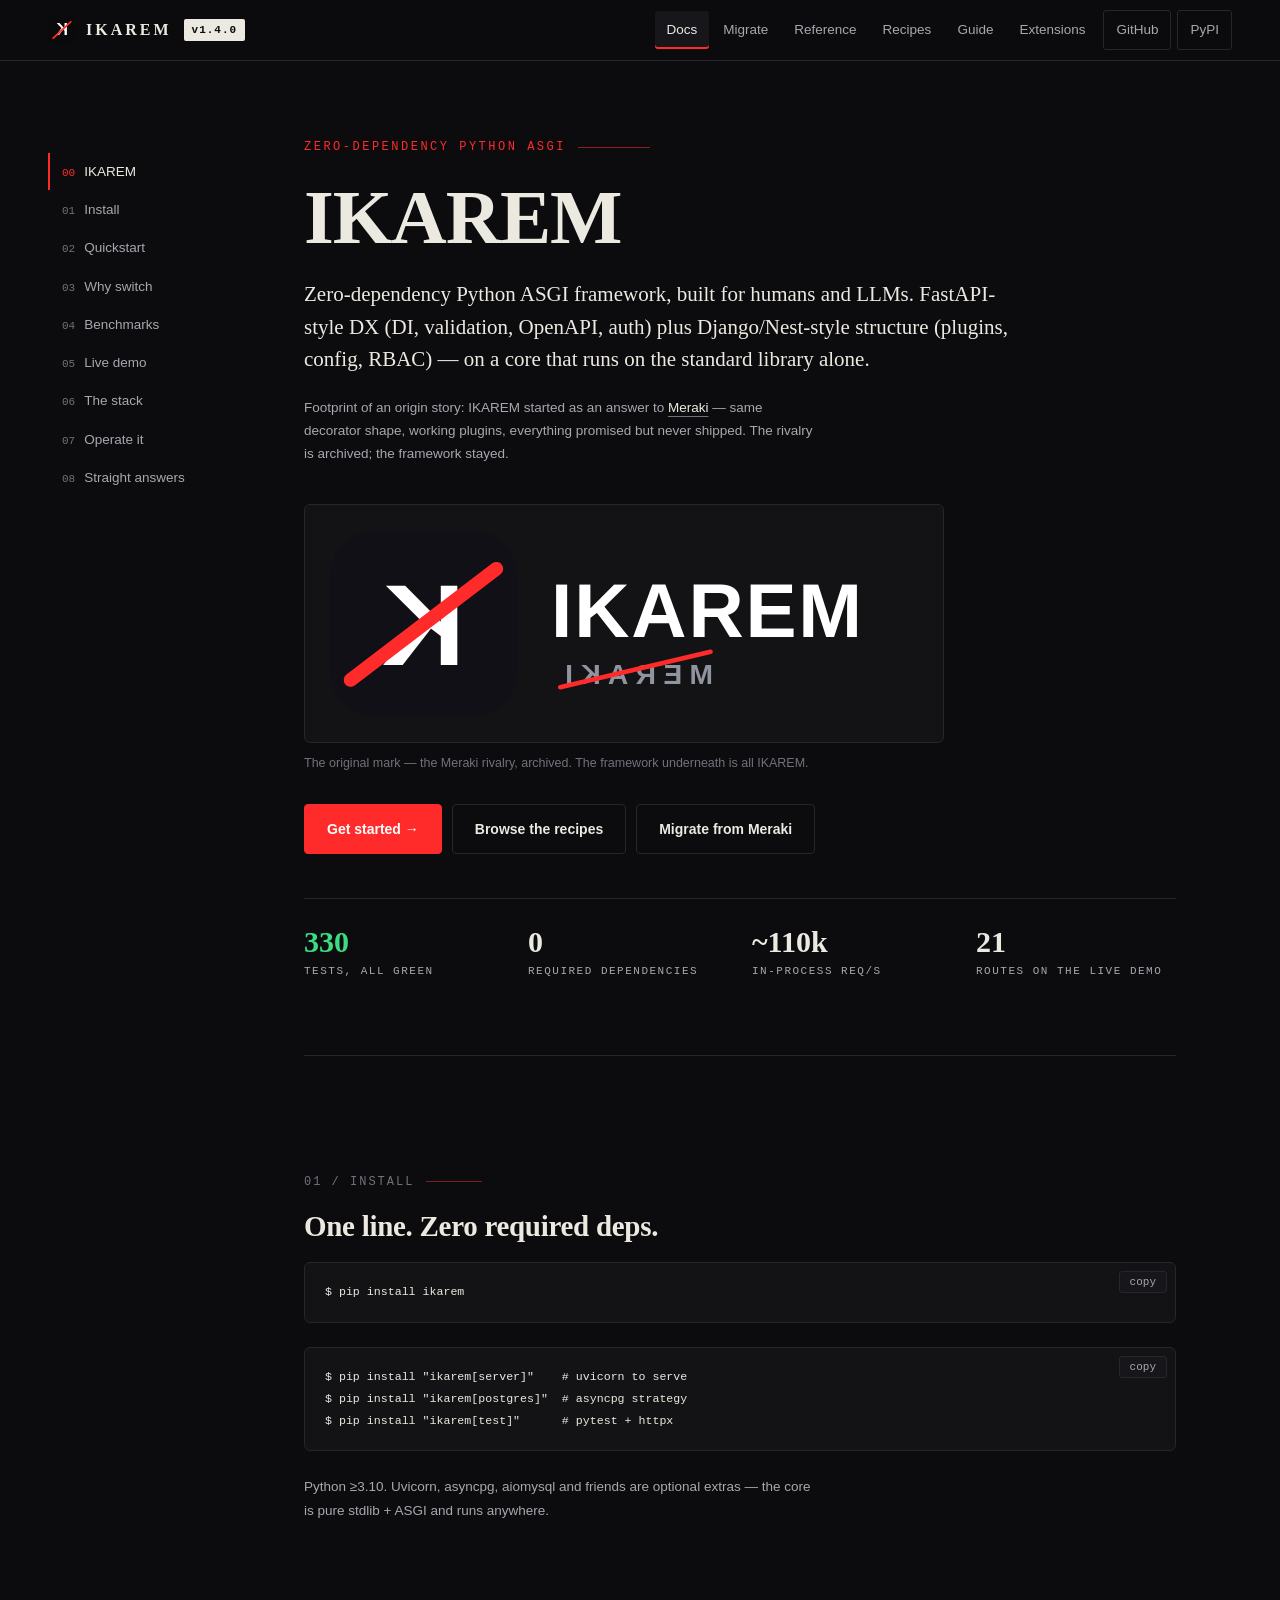
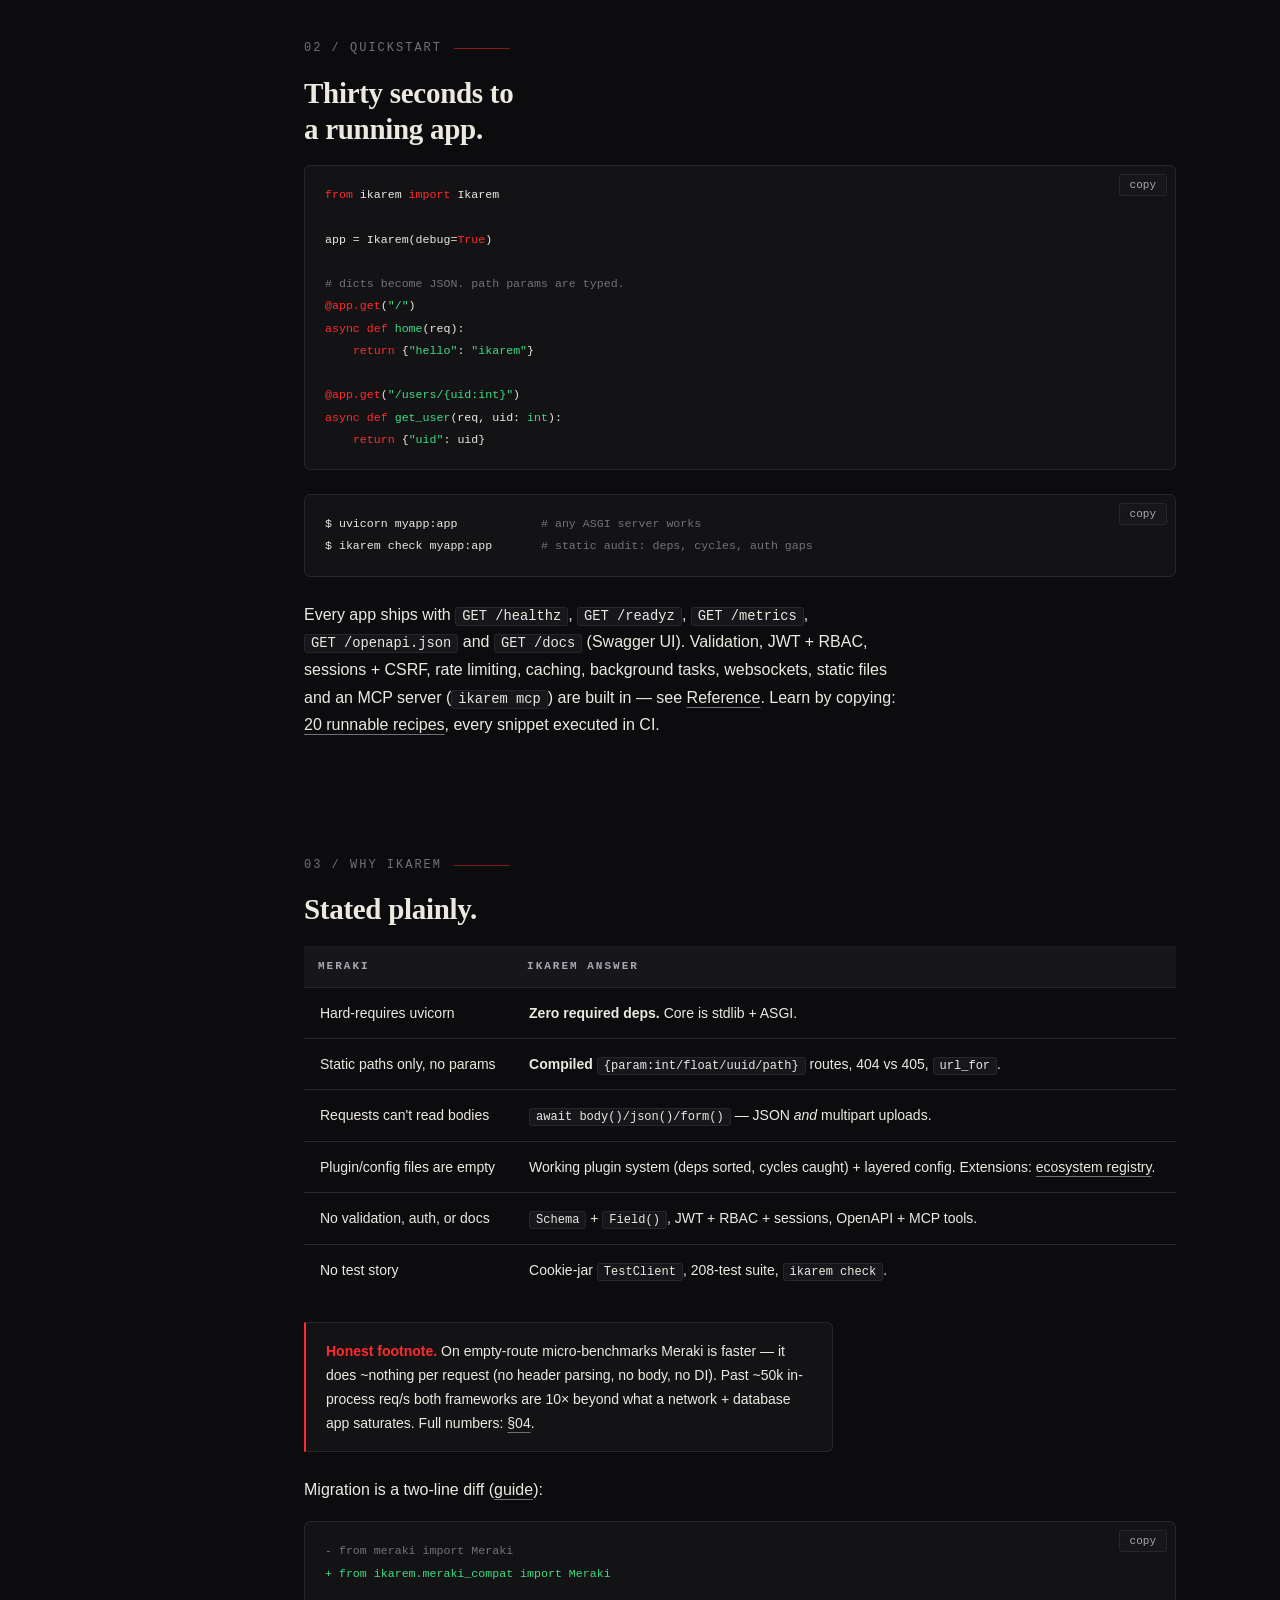
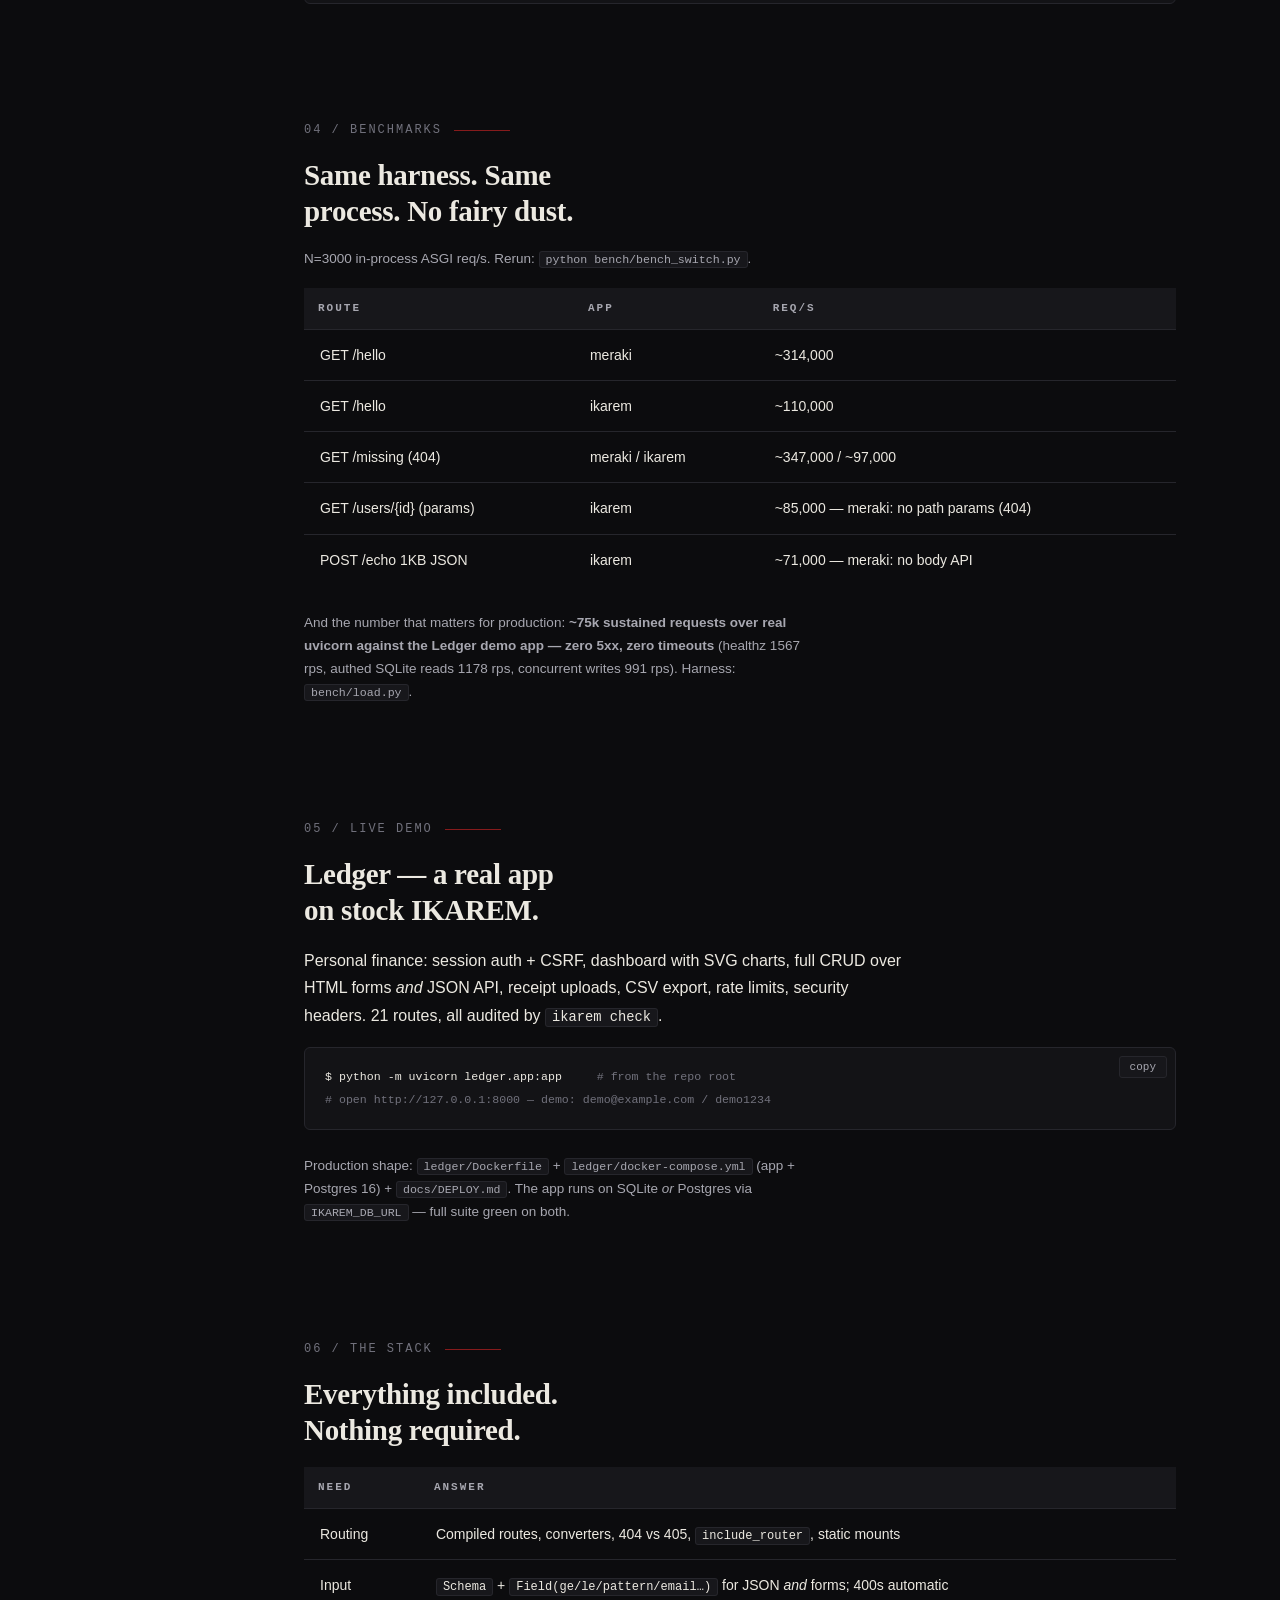
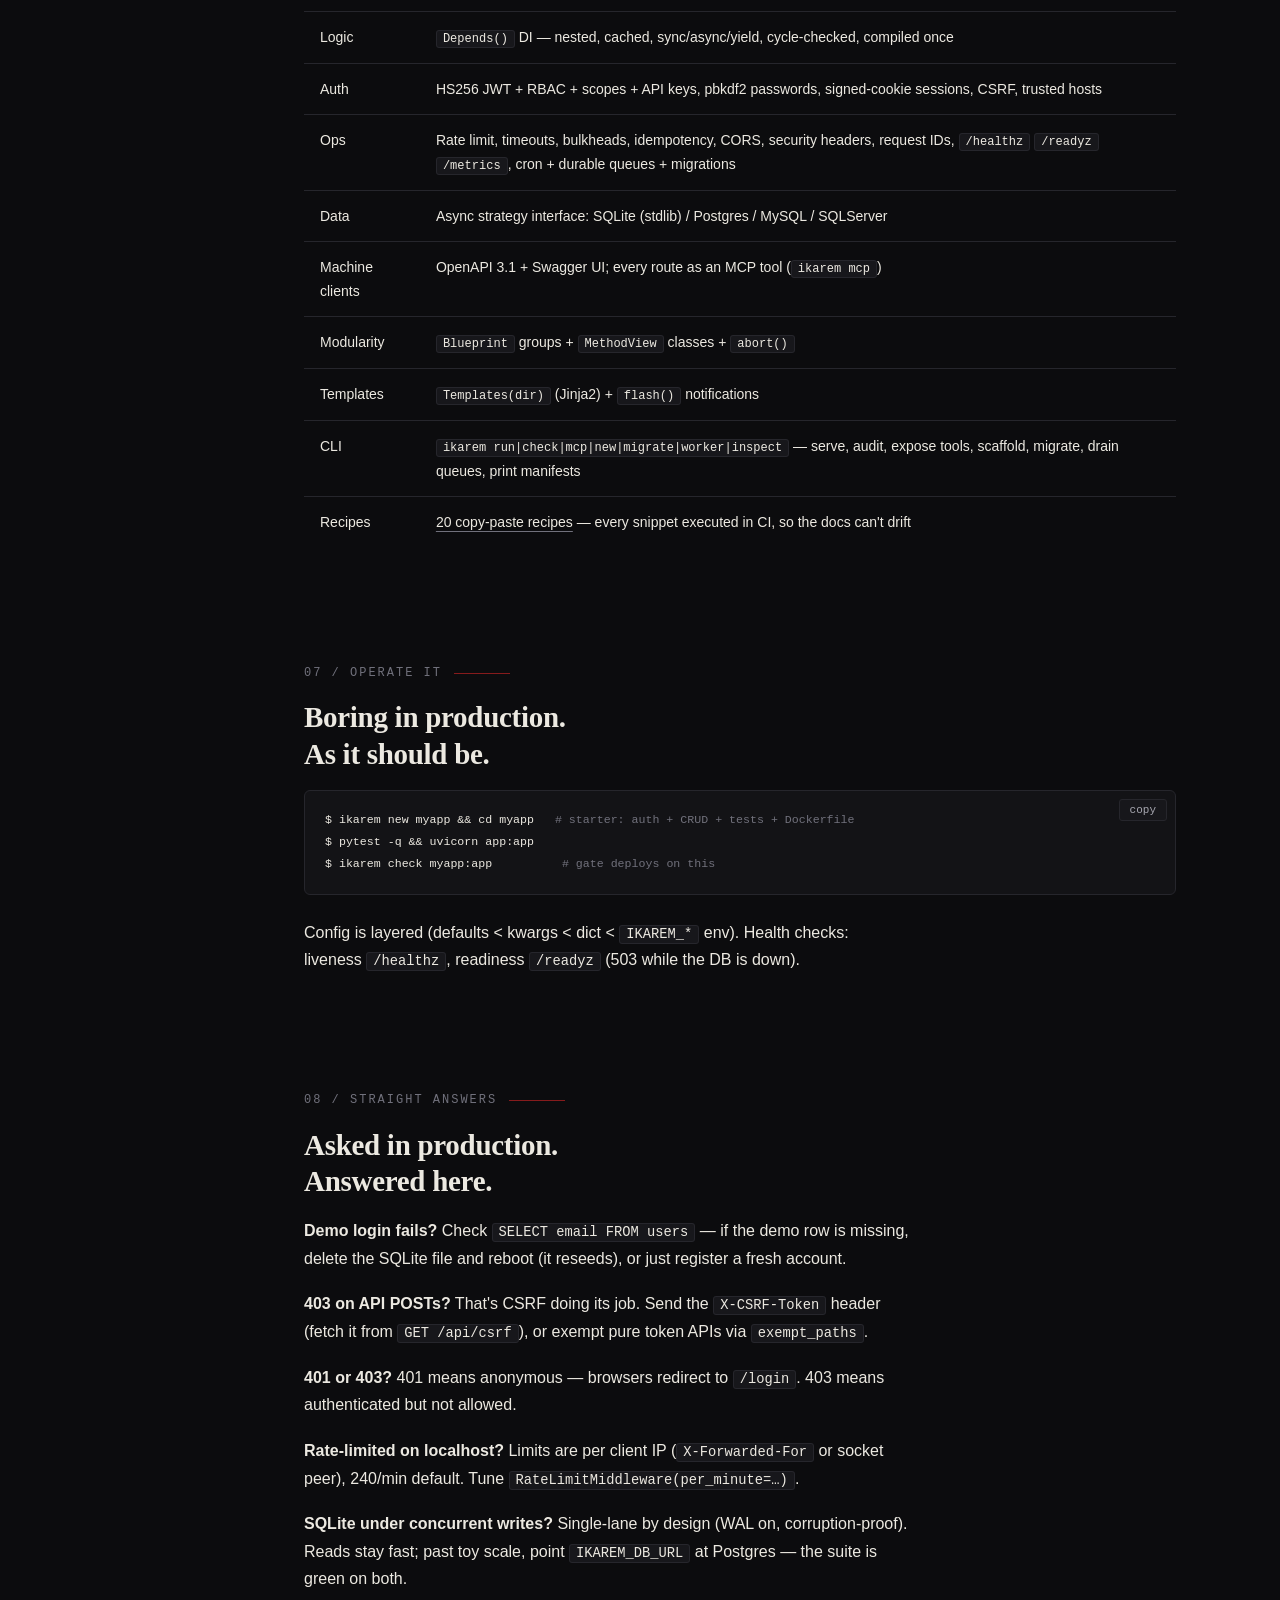
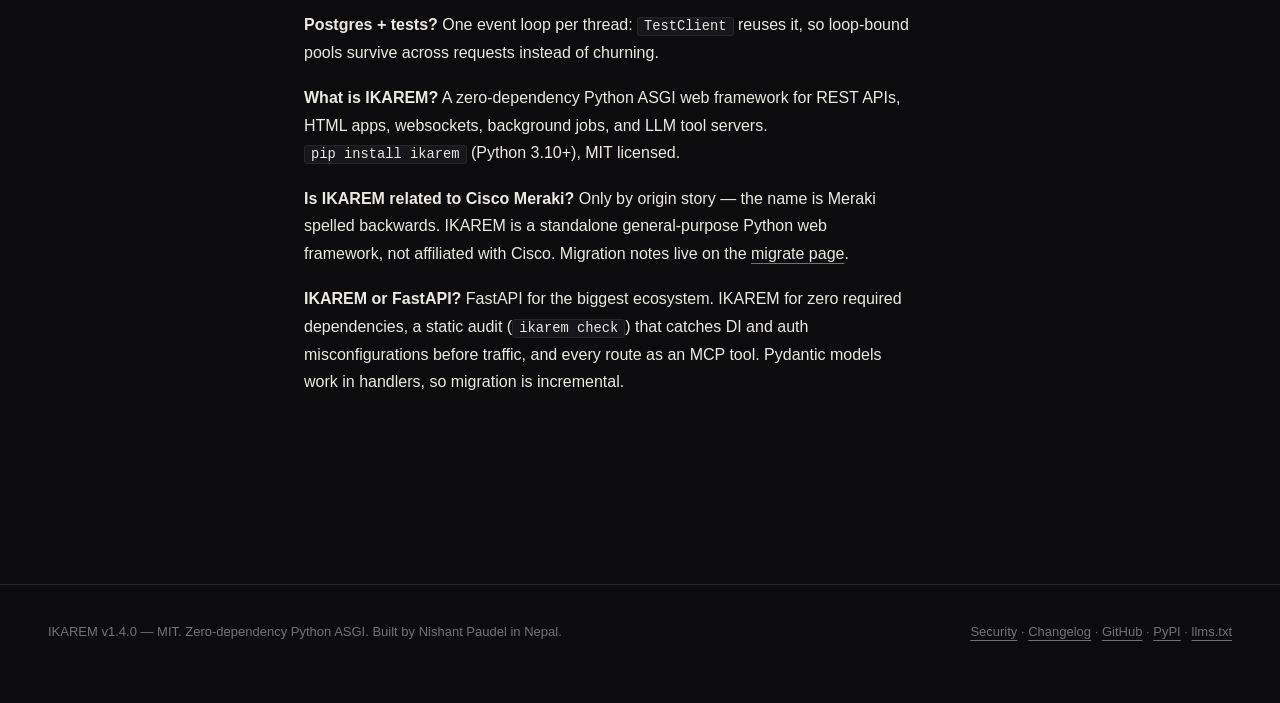
==== commit 33ae2862: "chore: release 1.4.0 (version sync, per-package publish tags, publishing runbook)" ====
--- a/site/index.html
+++ b/site/index.html
@@ -23,7 +23,7 @@
 {"@context": "https://schema.org", "@type": "SoftwareApplication",
  "name": "IKAREM", "applicationCategory": "DeveloperApplication",
  "operatingSystem": "Any (Python >= 3.10)", "programmingLanguage": "Python",
-  "softwareVersion": "1.3.0", "license": "https://github.com/nishantXnova/IKAREM/blob/main/LICENSE",
+  "softwareVersion": "1.4.0", "license": "https://github.com/nishantXnova/IKAREM/blob/main/LICENSE",
   "offers": {"@type": "Offer", "price": "0"},
   "codeRepository": "https://github.com/nishantXnova/IKAREM",
   "downloadUrl": "https://pypi.org/project/ikarem/",
@@ -52,7 +52,7 @@
 <header class="topbar">
 <div class="topbar-inner">
   <a class="brand" href="index.html"><img src="../assets/ikarem-icon.svg" alt="IKAREM"><b>IKAREM</b></a>
-  <span class="ver">v1.3.0</span>
+  <span class="ver">v1.4.0</span>
   <nav>
 <a href="index.html" class="on">Docs</a>
 <a href="migrate.html">Migrate</a>
@@ -262,7 +262,7 @@
 </div>
 
 <footer><div class="wrap">
-  <span>IKAREM v1.3.0 — MIT. Zero-dependency Python ASGI. Built by Nishant Paudel in Nepal.</span>
+  <span>IKAREM v1.4.0 — MIT. Zero-dependency Python ASGI. Built by Nishant Paudel in Nepal.</span>
   <span style="margin-left:auto"><a href="https://github.com/nishantXnova/IKAREM/blob/main/SECURITY.md">Security</a> · <a href="https://github.com/nishantXnova/IKAREM/blob/main/CHANGELOG.md">Changelog</a> · <a href="https://github.com/nishantXnova/IKAREM">GitHub</a> · <a href="https://pypi.org/project/ikarem/">PyPI</a> · <a href="https://ikarem.vercel.app/llms.txt">llms.txt</a></span>
 </div></footer>
 <script src="script.js" defer></script>
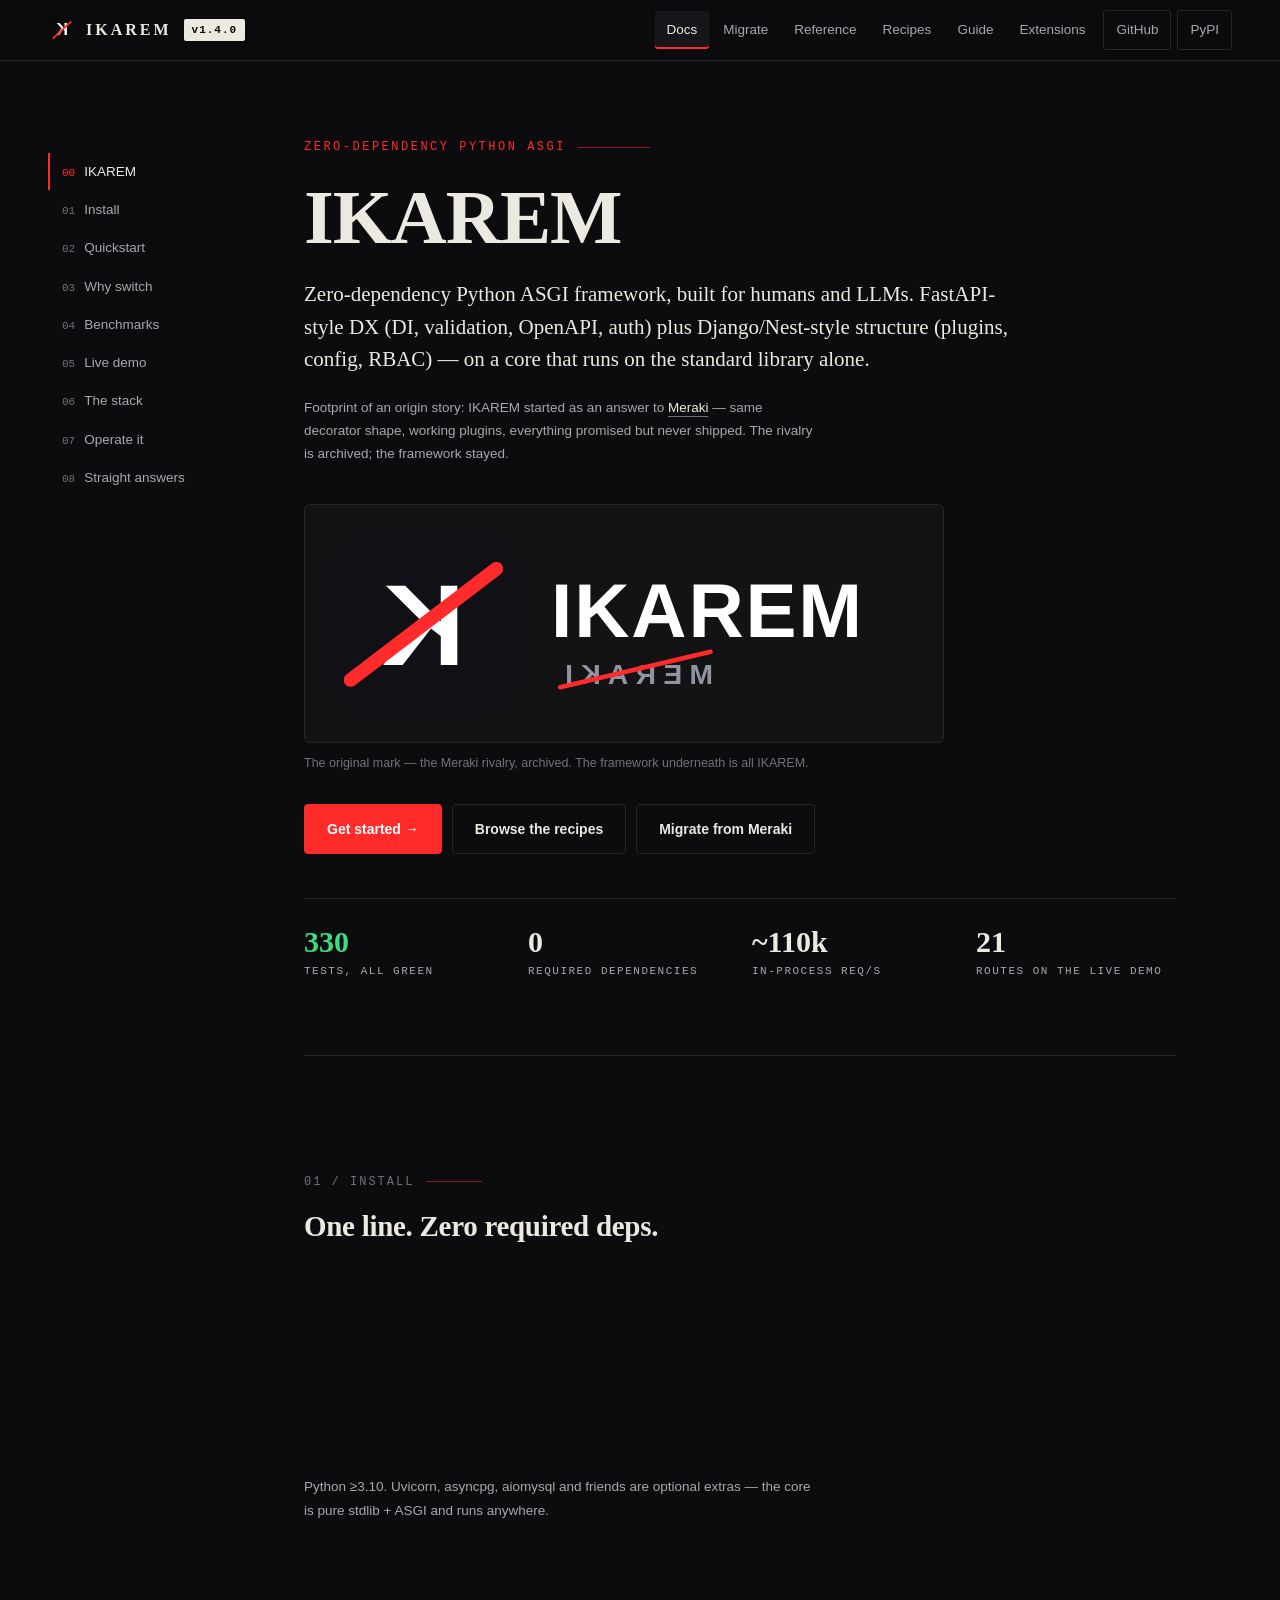
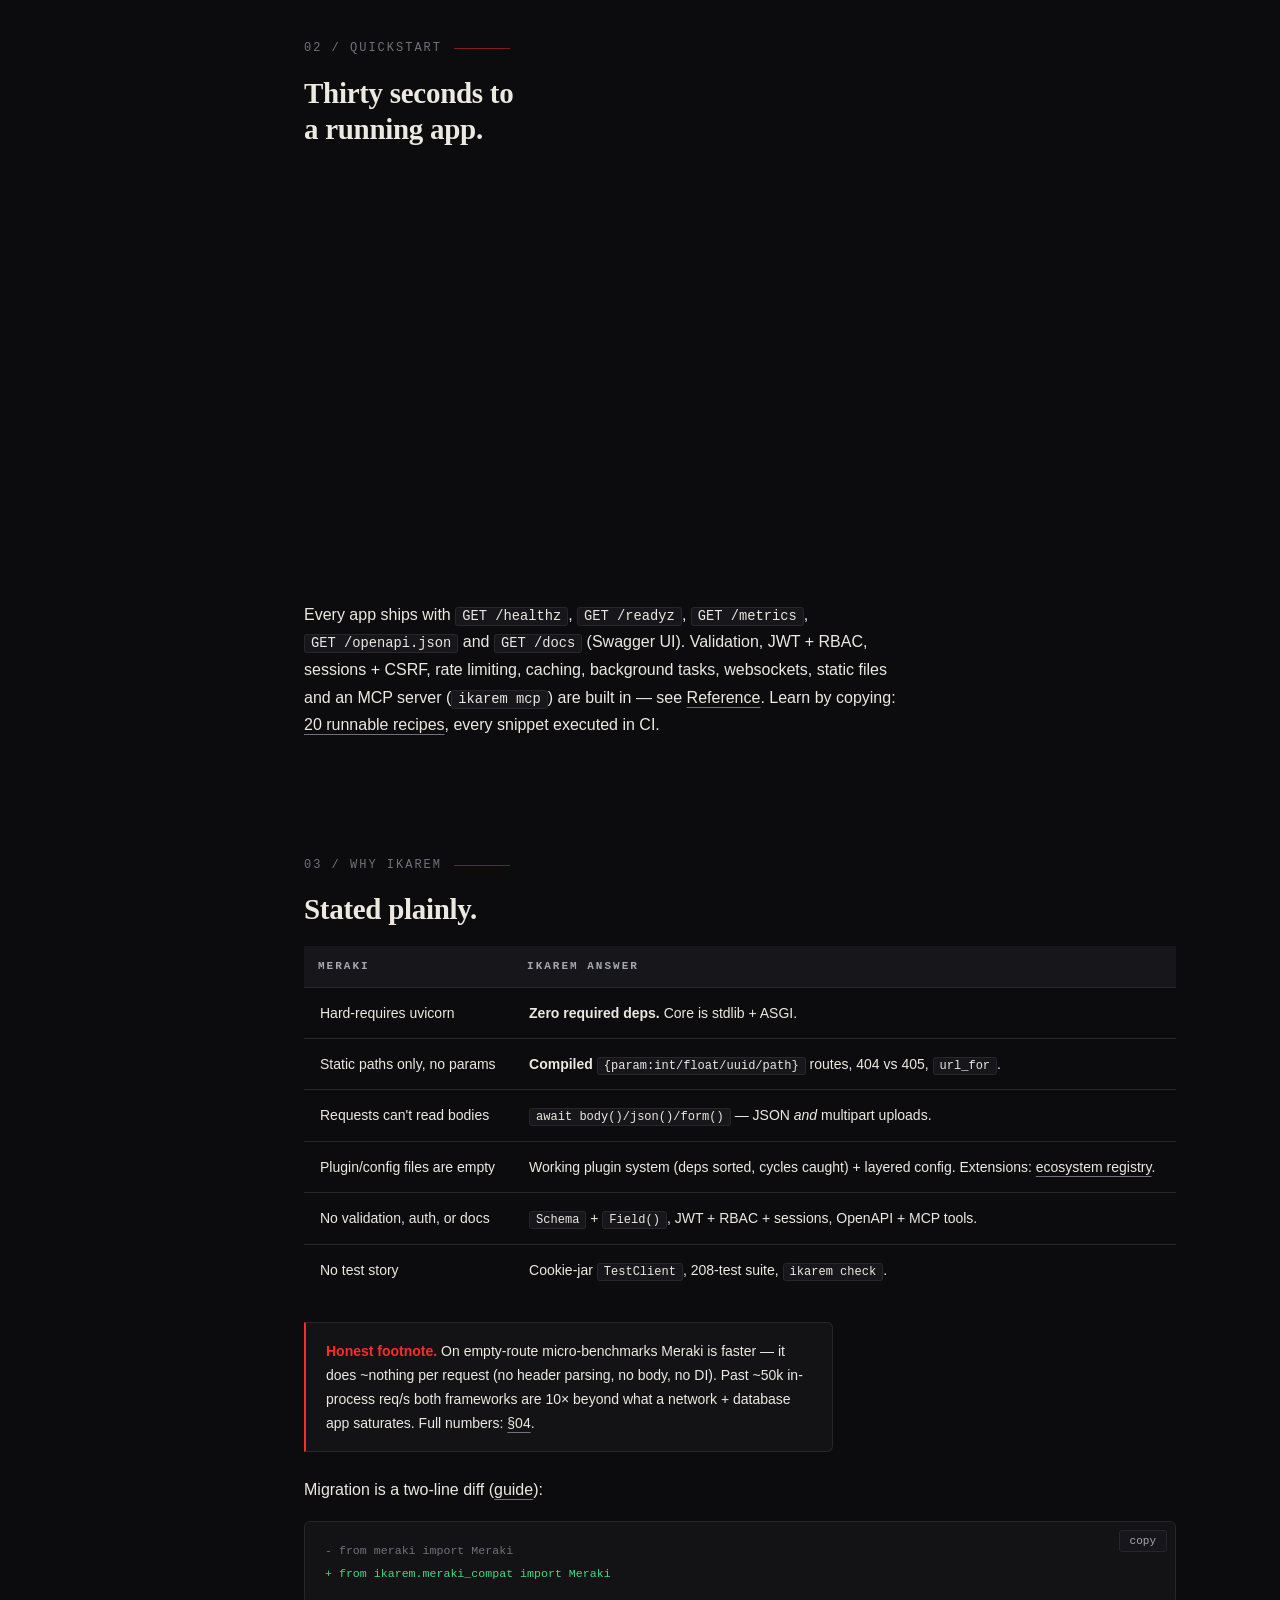
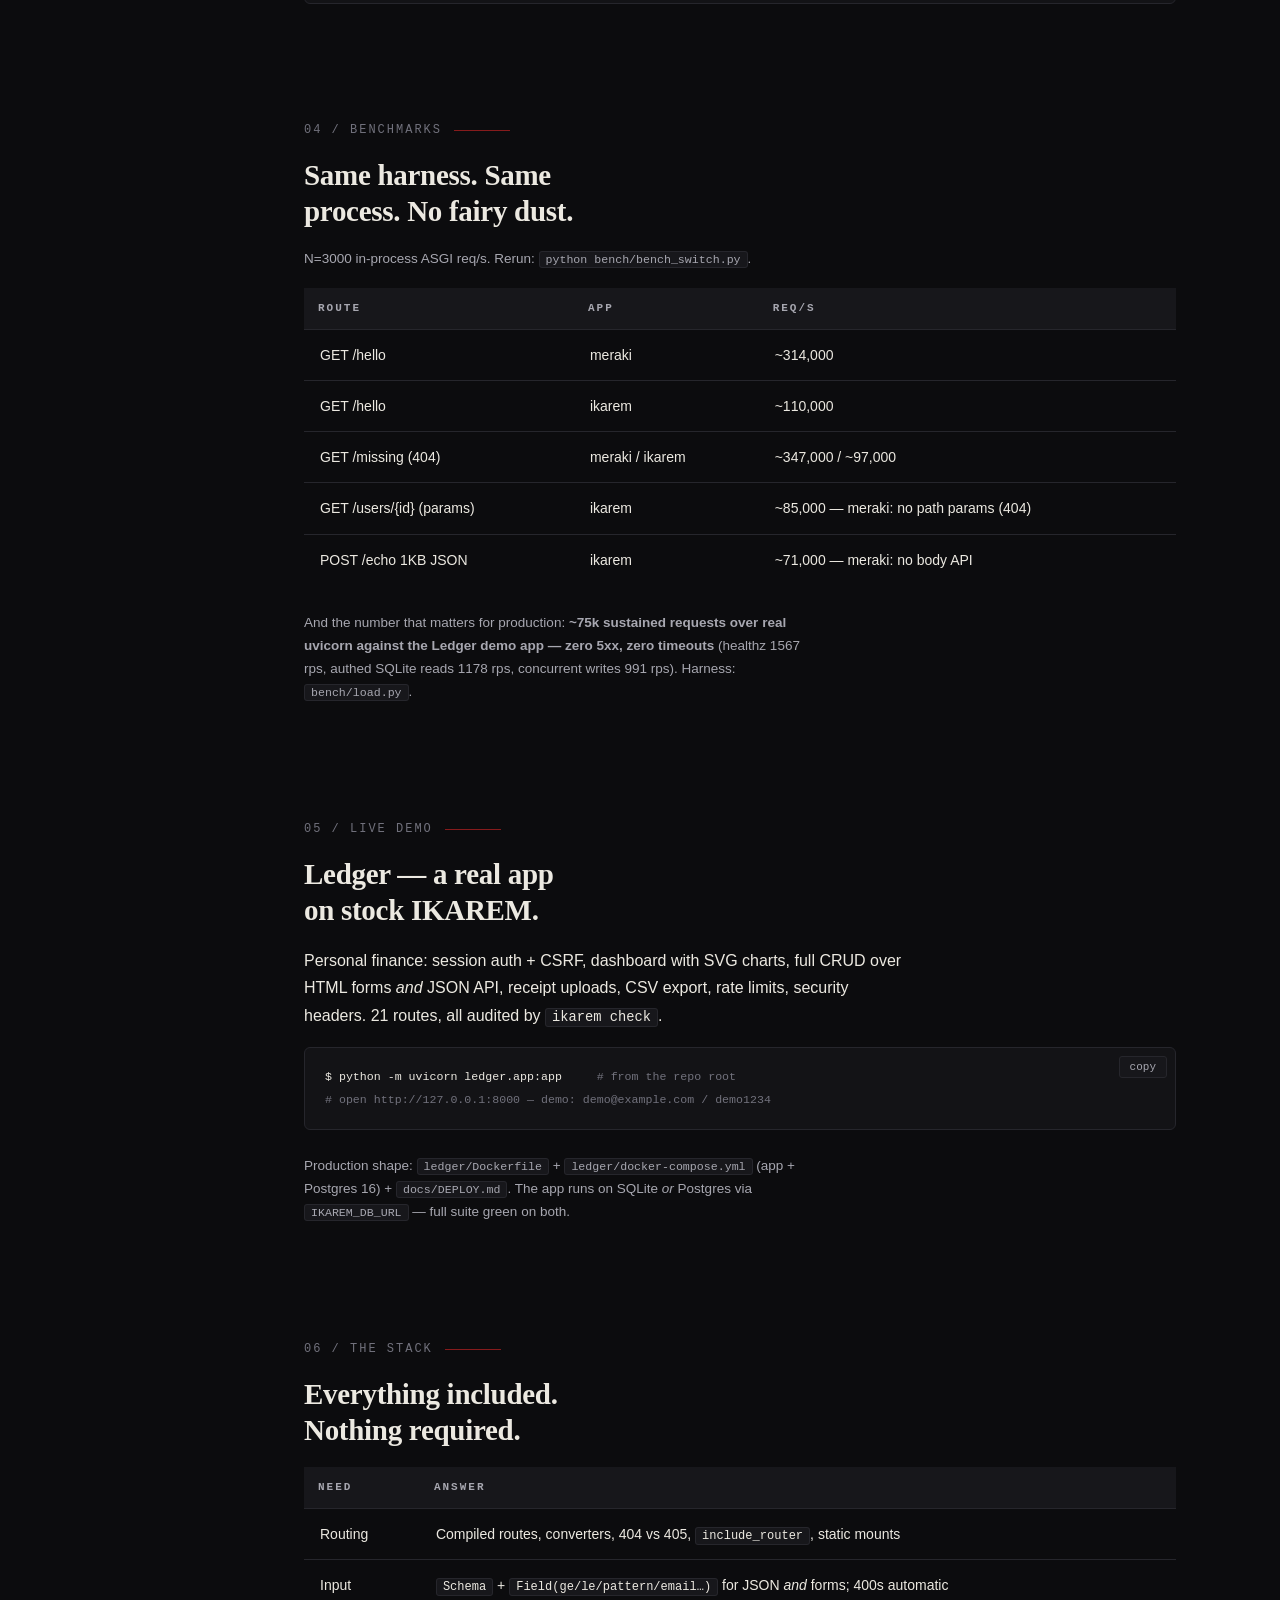
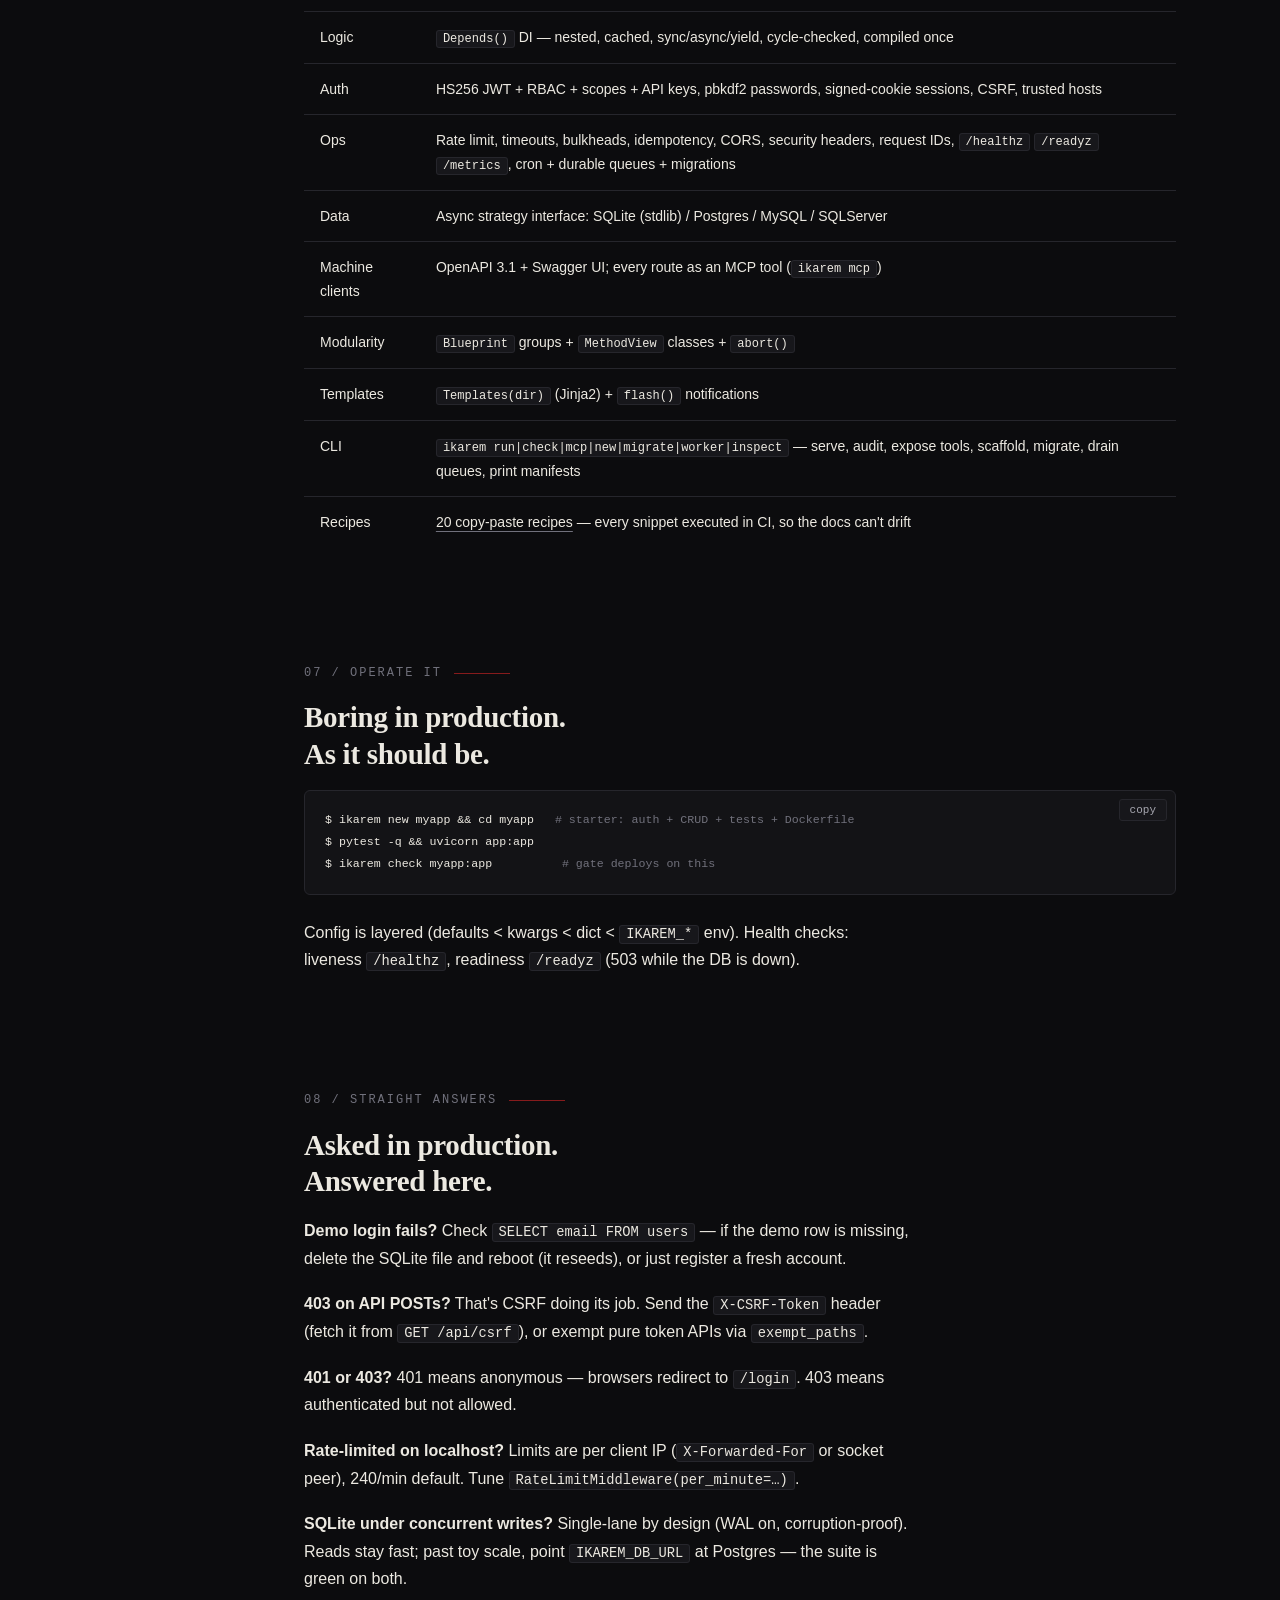
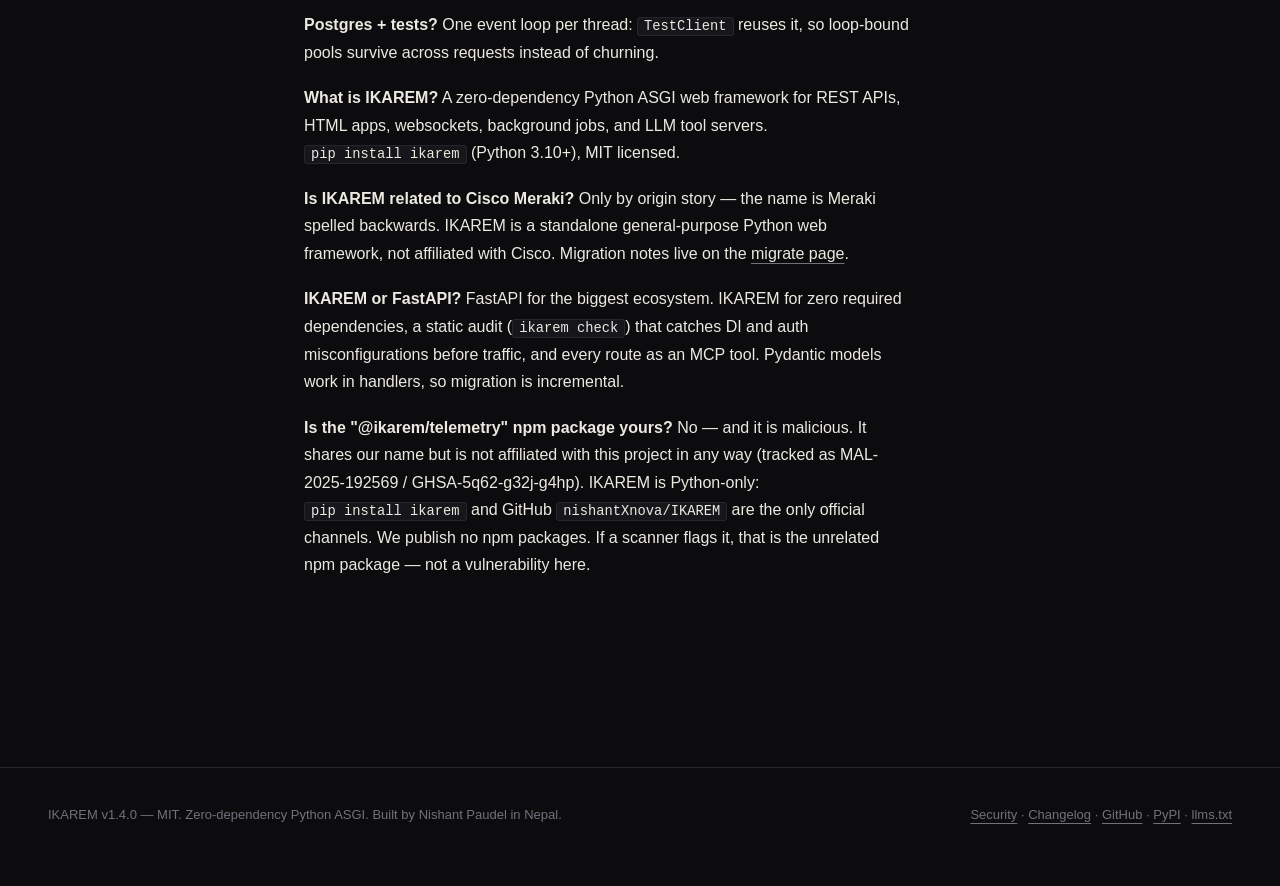
==== commit bb70978e: "docs: npm namesake disavowal on readme (pypi) and site (faq + json-ld)" ====
--- a/site/index.html
+++ b/site/index.html
@@ -41,7 +41,8 @@
    {"@type": "Question", "name": "Postgres + tests?", "acceptedAnswer": {"@type": "Answer", "text": "One event loop per thread: TestClient reuses it, so loop-bound pools survive across requests instead of churning."}},
    {"@type": "Question", "name": "What is IKAREM?", "acceptedAnswer": {"@type": "Answer", "text": "IKAREM is a zero-dependency Python ASGI web framework for REST APIs, HTML apps, websockets, background jobs, and LLM tool servers. Install with pip install ikarem (Python 3.10+), MIT licensed."}},
    {"@type": "Question", "name": "Is IKAREM related to Cisco Meraki?", "acceptedAnswer": {"@type": "Answer", "text": "Only by origin story — the name is Meraki spelled backwards. IKAREM is a standalone general-purpose Python web framework, not affiliated with Cisco."}},
-   {"@type": "Question", "name": "IKAREM or FastAPI?", "acceptedAnswer": {"@type": "Answer", "text": "FastAPI for the biggest ecosystem. IKAREM for zero required dependencies, a static audit (ikarem check) that catches DI and auth misconfigurations before traffic, and every route as an MCP tool. Pydantic models work in handlers, so migration is incremental."}}
+   {"@type": "Question", "name": "IKAREM or FastAPI?", "acceptedAnswer": {"@type": "Answer", "text": "FastAPI for the biggest ecosystem. IKAREM for zero required dependencies, a static audit (ikarem check) that catches DI and auth misconfigurations before traffic, and every route as an MCP tool. Pydantic models work in handlers, so migration is incremental."}},
+   {"@type": "Question", "name": "Is the @ikarem/telemetry npm package yours?", "acceptedAnswer": {"@type": "Answer", "text": "No — it is malicious and unaffiliated (MAL-2025-192569 / GHSA-5q62-g32j-g4hp). IKAREM is Python-only: pip install ikarem and GitHub nishantXnova/IKAREM are the only official channels; no npm packages are published. A scanner flagging it refers to the unrelated npm package, not a vulnerability here."}}
  ]}
 </script>
 <link rel="icon" href="../assets/ikarem-icon.svg" type="image/svg+xml">
@@ -257,6 +258,13 @@
   dependencies, a static audit (<code>ikarem check</code>) that catches DI and auth
   misconfigurations before traffic, and every route as an MCP tool. Pydantic models work
   in handlers, so migration is incremental.</p>
+  <p><b>Is the "@ikarem/telemetry" npm package yours?</b> No — and it is
+  malicious. It shares our name but is not affiliated with this project in
+  any way (tracked as MAL-2025-192569 / GHSA-5q62-g32j-g4hp). IKAREM is
+  Python-only: <code>pip install ikarem</code> and GitHub
+  <code>nishantXnova/IKAREM</code> are the only official channels. We
+  publish no npm packages. If a scanner flags it, that is the unrelated
+  npm package — not a vulnerability here.</p>
 </section>
 </main>
 </div>
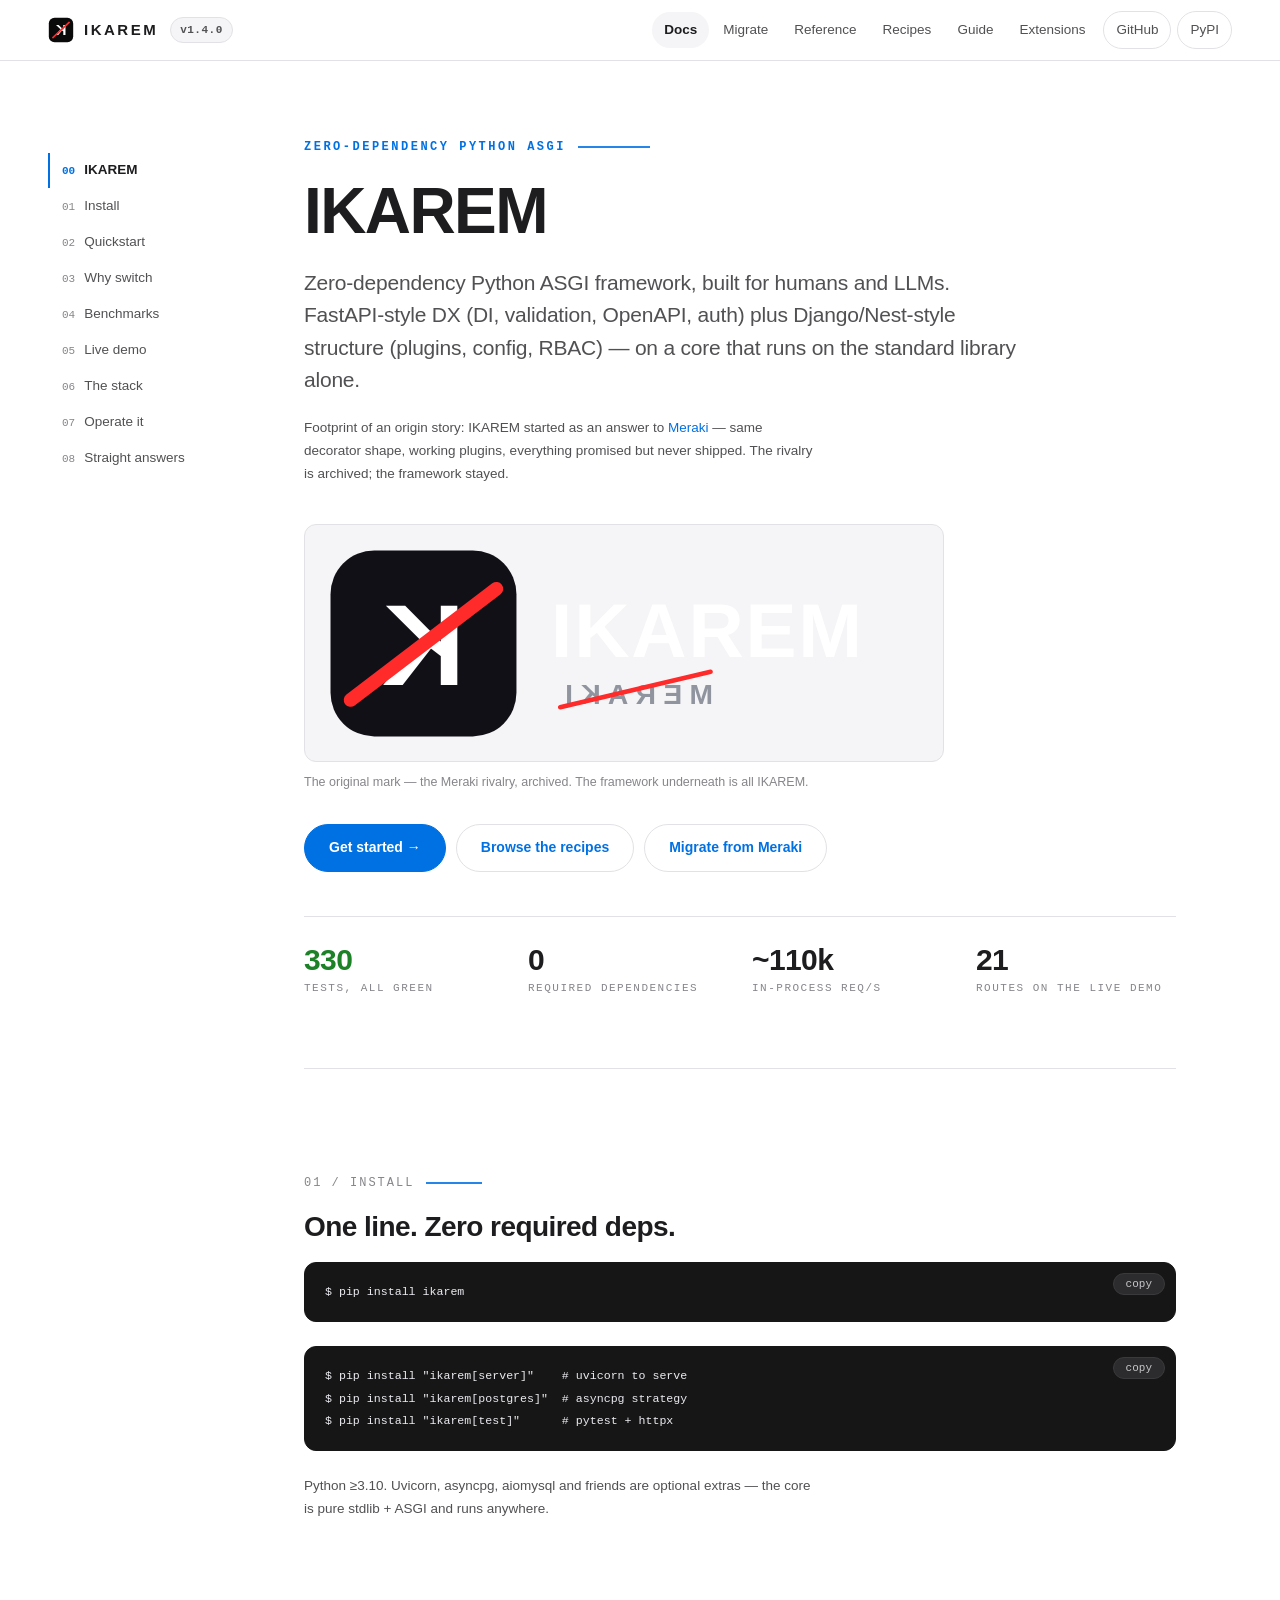
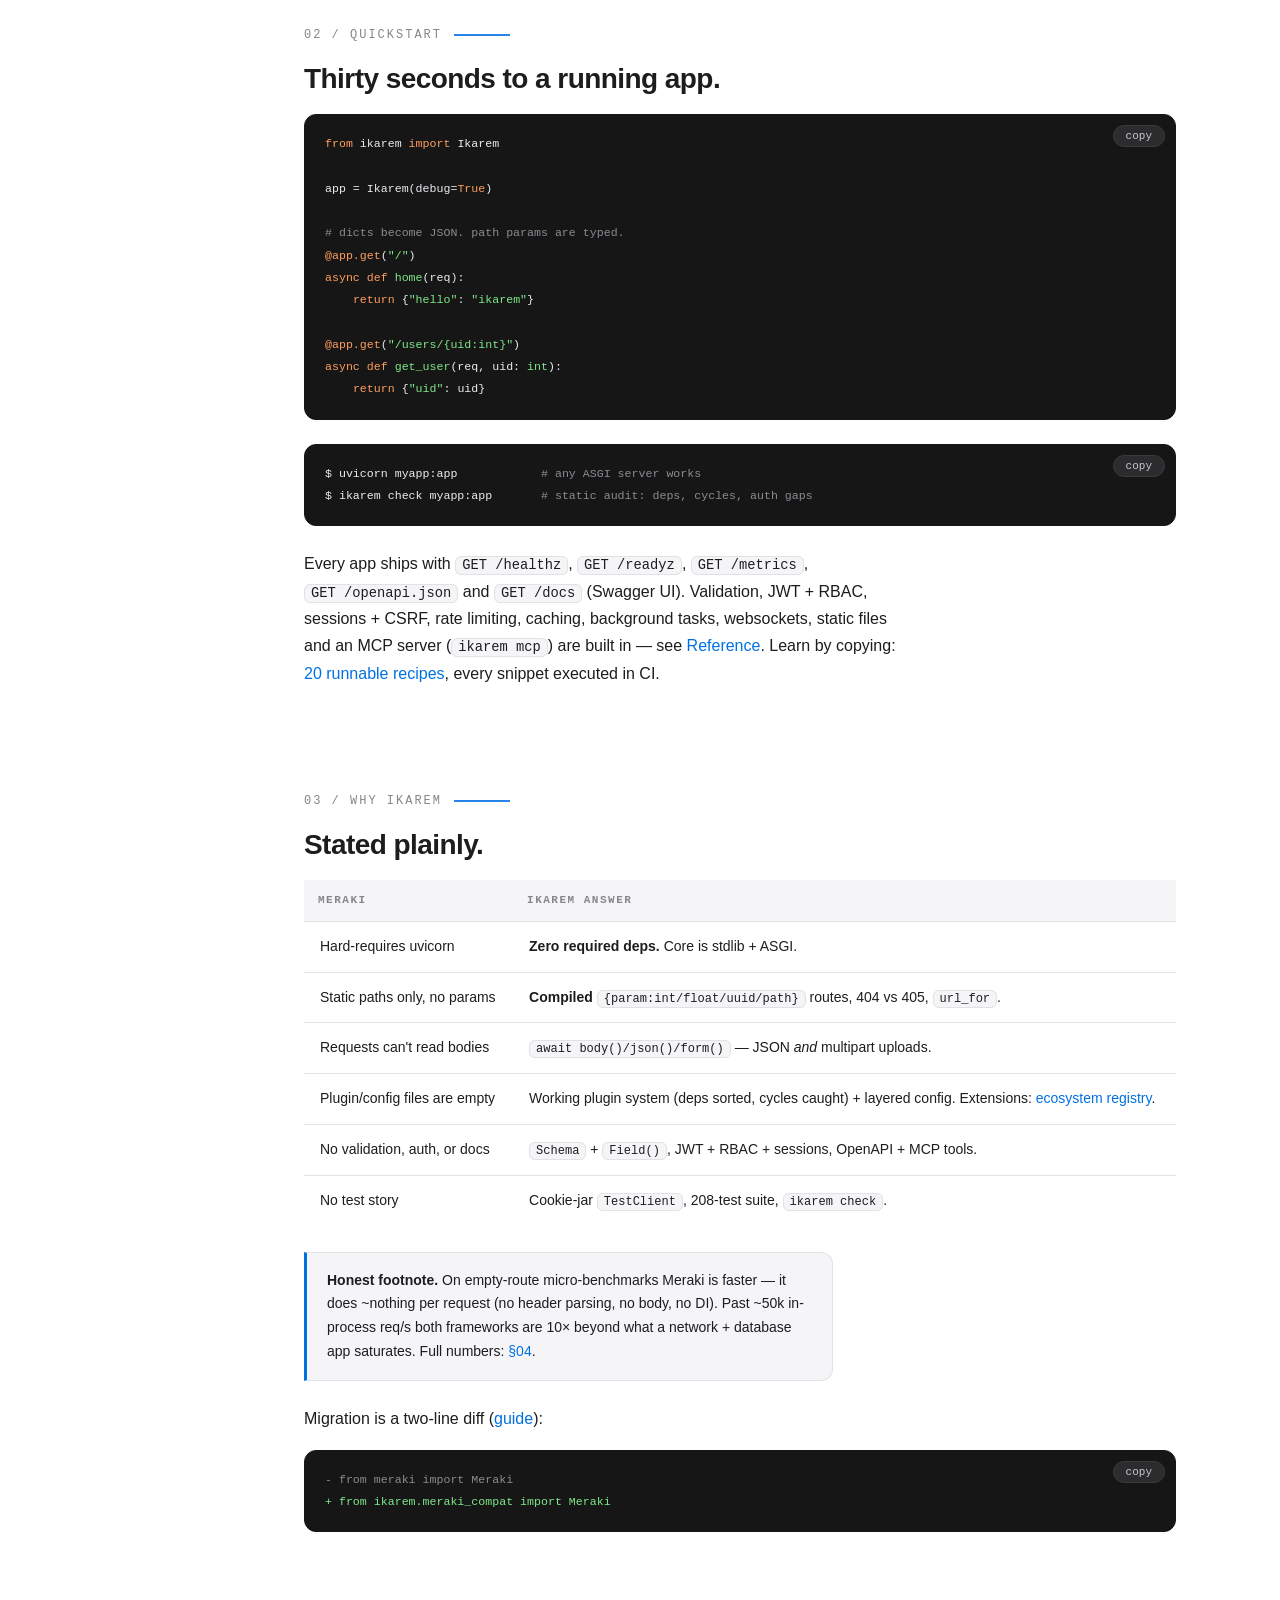
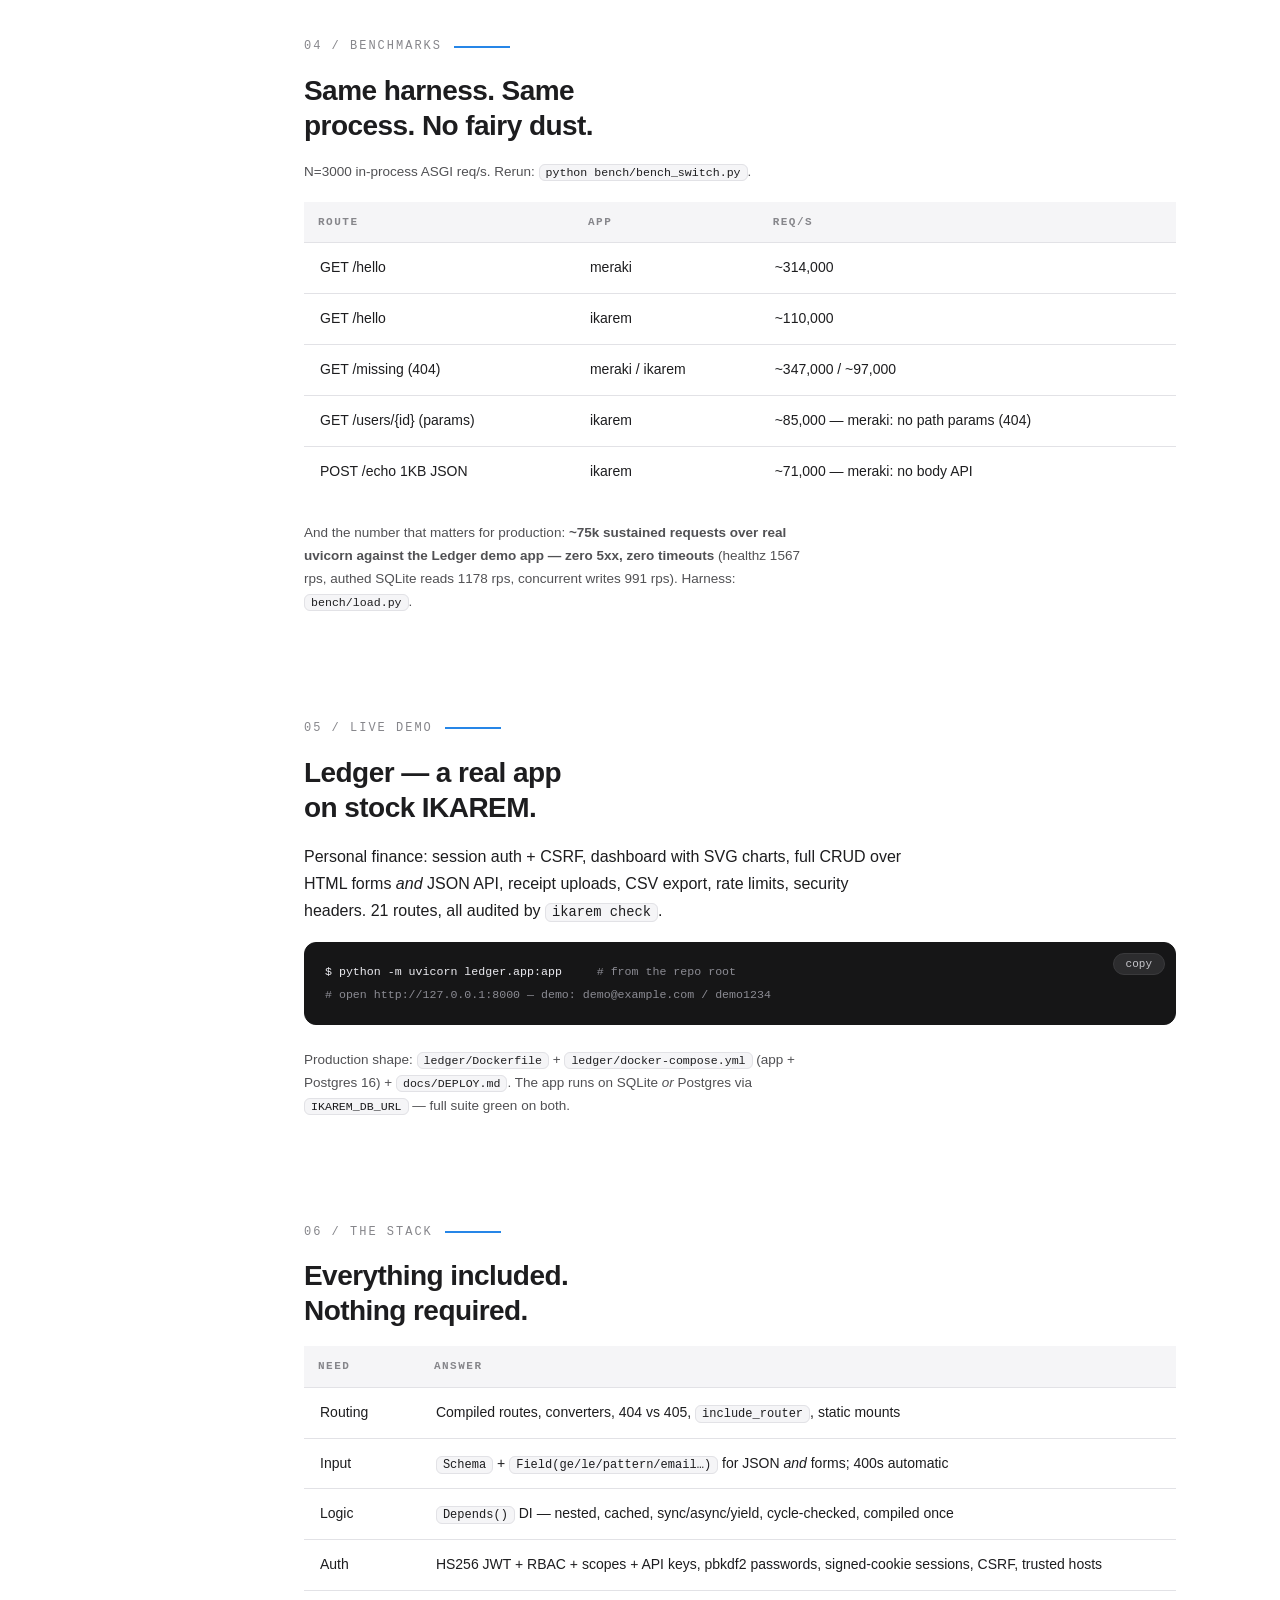
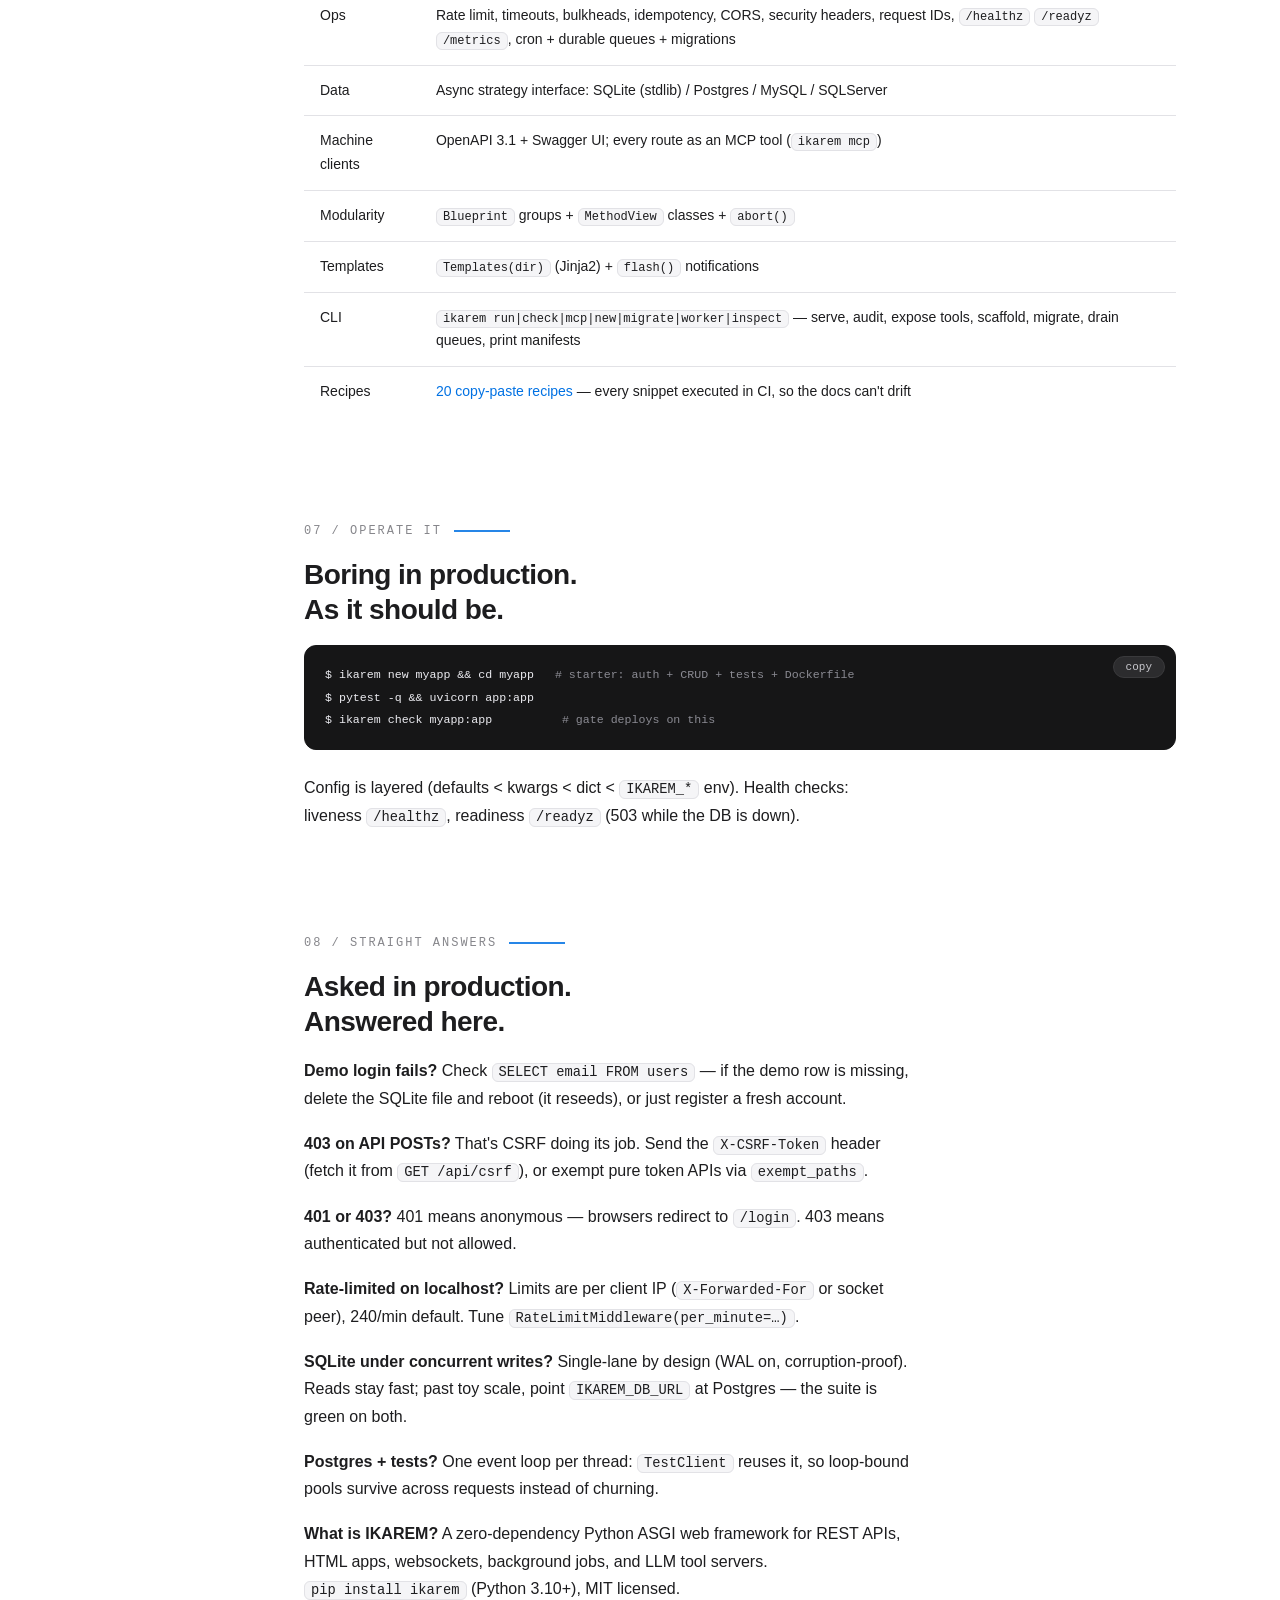
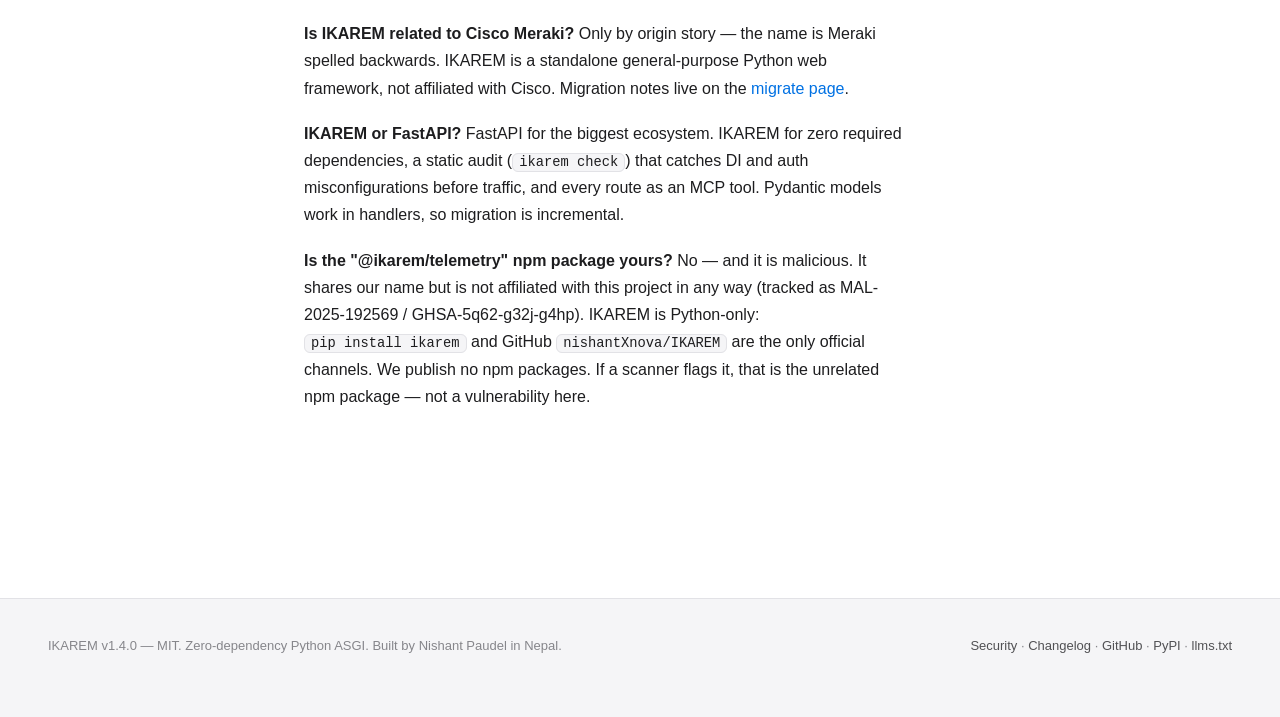
==== commit 8f2aa954: "feat: light premium site theme (apple-docs restraint, dark code, verified computed styles)" ====
--- a/site/index.html
+++ b/site/index.html
@@ -6,7 +6,7 @@
 <meta name="viewport" content="width=device-width, initial-scale=1">
 <title>IKAREM — Python ASGI Backend Framework (Zero-Dep Core)</title>
 <meta name="description" content="IKAREM is an industry-grade Python ASGI framework: FastAPI-style DX, compiled DI, JWT auth, OpenAPI + MCP. Zero required dependencies. pip install ikarem.">
-<meta name="theme-color" content="#0a0a0b">
+<meta name="theme-color" content="#ffffff">
 <meta property="og:type" content="website">
 <meta property="og:site_name" content="IKAREM">
 <meta property="og:url" content="https://ikarem.vercel.app/">
--- a/site/style.css
+++ b/site/style.css
@@ -1,31 +1,31 @@
-/* IKAREM docs — one grid, print hierarchy. Serif display, sans body, mono code.
+/* IKAREM docs — light, precise, quiet. Apple-docs-grade restraint:
+   system sans, hairline rules, one blue, dark code blocks for contrast.
    Grid: 1240px container, 28px gutters. Topbar, sidebar, content, footer
-   all share the same left/right edges. One spacing scale throughout. */
+   share the same left/right edges. No gradients, no glow, no slop. */
 :root {
   --max: 1240px;
   --pad: 28px;
   --topbar-h: 60px;
   --side-w: 248px;
   --measure: 68ch;
-  --bg: #0c0c0e;
-  --bg2: #131316;
-  --panel: #17171b;
-  --line: #26262c;
-  --ink: #ece9e1;
-  --mut: #a7a7b0;
-  --dim: #71717c;
-  --red: #ff2b2b;
-  --red-deep: #c81e1e;
-  --green: #3ddc84;
-  --serif: "Iowan Old Style", "Palatino Linotype", Palatino, Charter, Georgia, serif;
-  --sans: -apple-system, BlinkMacSystemFont, "Segoe UI", Roboto, "Helvetica Neue", Arial, sans-serif;
+  --bg: #ffffff;
+  --bg2: #f5f5f7;
+  --panel: #f5f5f7;
+  --line: #e2e2e6;
+  --ink: #1d1d1f;
+  --mut: #515154;
+  --dim: #86868b;
+  --blue: #0071e3;
+  --blue-deep: #006edb;
+  --green: #1d8127;
+  --sans: -apple-system, BlinkMacSystemFont, "SF Pro Text", "Segoe UI", Roboto, "Helvetica Neue", Arial, sans-serif;
   --mono: ui-monospace, "SF Mono", SFMono-Regular, Menlo, Consolas, "Liberation Mono", monospace;
 }
 * { box-sizing: border-box; }
-html { scroll-behavior: smooth; color-scheme: dark; }
-.side, pre, table, .topbar-inner { scrollbar-width: thin; scrollbar-color: var(--line) transparent; }
+html { scroll-behavior: smooth; color-scheme: light; }
+.side, pre, table, .topbar-inner { scrollbar-width: thin; scrollbar-color: #c7c7cc transparent; }
 .side::-webkit-scrollbar, pre::-webkit-scrollbar, table::-webkit-scrollbar, .topbar-inner::-webkit-scrollbar { width: 10px; height: 10px; }
-.side::-webkit-scrollbar-thumb, pre::-webkit-scrollbar-thumb, table::-webkit-scrollbar-thumb, .topbar-inner::-webkit-scrollbar-thumb { background: var(--line); border-radius: 5px; border: 2px solid var(--bg); }
+.side::-webkit-scrollbar-thumb, pre::-webkit-scrollbar-thumb, table::-webkit-scrollbar-thumb, .topbar-inner::-webkit-scrollbar-thumb { background: #c7c7cc; border-radius: 5px; border: 2px solid var(--bg); }
 .side::-webkit-scrollbar-track, pre::-webkit-scrollbar-track, table::-webkit-scrollbar-track, .topbar-inner::-webkit-scrollbar-track { background: transparent; }
 body {
   margin: 0;
@@ -33,20 +33,22 @@
   color: var(--ink);
   font-family: var(--sans);
   font-size: 16px;
-  line-height: 1.72;
+  line-height: 1.7;
   -webkit-font-smoothing: antialiased;
-}
-::selection { background: var(--red); color: #fff; }
-a { color: var(--ink); text-decoration: underline; text-decoration-color: var(--dim); text-underline-offset: 4px; text-decoration-thickness: 1px; }
-a:hover { color: var(--red); text-decoration-color: var(--red); }
-:focus-visible { outline: 2px solid var(--red); outline-offset: 2px; }
+  text-rendering: optimizeLegibility;
+}
+::selection { background: var(--blue); color: #fff; }
+a { color: var(--blue); text-decoration: none; }
+a:hover { text-decoration: underline; text-underline-offset: 3px; }
+main p a, main li a, td a, footer a { color: var(--blue); }
+:focus-visible { outline: 2px solid var(--blue); outline-offset: 2px; border-radius: 4px; }
 
 /* ---- topbar: same grid as the page ---- */
 .topbar {
   position: sticky; top: 0; z-index: 50;
-  background: rgba(12, 12, 14, 0.9);
-  -webkit-backdrop-filter: blur(12px);
-  backdrop-filter: blur(12px);
+  background: rgba(255, 255, 255, 0.88);
+  -webkit-backdrop-filter: saturate(1.6) blur(16px);
+  backdrop-filter: saturate(1.6) blur(16px);
   border-bottom: 1px solid var(--line);
 }
 .topbar-inner {
@@ -54,18 +56,19 @@
   min-height: var(--topbar-h);
   display: flex; align-items: center; gap: 12px;
 }
-.brand { display: flex; align-items: center; gap: 10px; text-decoration: none; flex: none; }
-.brand img { width: 28px; height: 28px; display: block; }
-.brand b { font-family: var(--serif); font-size: 16px; letter-spacing: 3px; font-weight: 700; }
+.brand { display: flex; align-items: center; gap: 10px; text-decoration: none; flex: none; color: var(--ink); }
+.brand:hover { text-decoration: none; }
+.brand img { width: 26px; height: 26px; display: block; }
+.brand b { font-size: 15px; letter-spacing: 2.5px; font-weight: 700; }
 .ver {
-  font-family: var(--mono); font-size: 11px; color: var(--bg); background: var(--ink);
-  padding: 2px 8px; font-weight: 700; letter-spacing: 1px; text-decoration: none;
-  border-radius: 2px; flex: none;
+  font-family: var(--mono); font-size: 11px; color: var(--mut); background: var(--bg2);
+  padding: 3px 9px; font-weight: 600; letter-spacing: 0.5px; text-decoration: none;
+  border-radius: 980px; border: 1px solid var(--line); flex: none;
 }
 .topbar nav { margin-left: auto; display: flex; gap: 2px; align-items: center; flex: none; }
-.topbar nav a { text-decoration: none; padding: 7px 12px; font-size: 13.5px; color: var(--mut); border-radius: 3px; white-space: nowrap; }
-.topbar nav a:hover { color: var(--ink); background: var(--panel); }
-.topbar nav a.on { color: var(--ink); background: var(--panel); box-shadow: inset 0 -2px 0 var(--red); }
+.topbar nav a { text-decoration: none; padding: 7px 12px; font-size: 13.5px; font-weight: 500; color: var(--mut); border-radius: 980px; white-space: nowrap; }
+.topbar nav a:hover { color: var(--ink); background: var(--bg2); text-decoration: none; }
+.topbar nav a.on { color: var(--ink); font-weight: 600; background: var(--bg2); }
 .topbar nav a.ext { border: 1px solid var(--line); margin-left: 4px; }
 #navtoggle { display: none; }
 
@@ -82,19 +85,19 @@
 .side ol { list-style: none; margin: 0; padding: 0; }
 .side li { margin: 1px 0; }
 .side a {
-  display: flex; align-items: baseline; gap: 9px; padding: 7px 12px;
-  color: var(--mut); text-decoration: none;
-  border-left: 2px solid transparent; border-radius: 0 3px 3px 0;
-}
-.side a:hover { color: var(--ink); }
-.side a.on { color: var(--ink); border-left-color: var(--red); }
+  display: flex; align-items: baseline; gap: 9px; padding: 6px 12px;
+  color: var(--mut); text-decoration: none; font-weight: 500;
+  border-left: 2px solid transparent; border-radius: 0 6px 6px 0;
+}
+.side a:hover { color: var(--ink); text-decoration: none; }
+.side a.on { color: var(--ink); font-weight: 600; border-left-color: var(--blue); }
 .side .n { font-family: var(--mono); font-size: 11px; color: var(--dim); flex: none; }
-.side a.on .n { color: var(--red); }
+.side a.on .n { color: var(--blue); }
 .side li.partlabel { padding: 18px 12px 5px; font-family: var(--mono); font-size: 10.5px; letter-spacing: 1.5px; text-transform: uppercase; color: var(--dim); }
 section.partdiv { border-top: 1px solid var(--line); padding-top: 44px; margin-bottom: 76px; }
-section.partdiv h2 { font-size: 34px; }
+section.partdiv h2 { font-size: 32px; }
 main { flex: 1; min-width: 0; max-width: 880px; padding-top: 76px; padding-bottom: 170px; }
-section { margin: 0 0 116px; scroll-margin-top: calc(var(--topbar-h) + 16px); }
+section { margin: 0 0 104px; scroll-margin-top: calc(var(--topbar-h) + 16px); }
 section:last-child { margin-bottom: 0; }
 main p, main ul, main ol { max-width: var(--measure); }
 .secnum {
@@ -102,20 +105,20 @@
   color: var(--dim); font-family: var(--mono); font-size: 12px; letter-spacing: 2px;
   margin: 0 0 16px;
 }
-.secnum::after { content: ""; width: 56px; border-top: 1px solid var(--red); opacity: 0.5; }
+.secnum::after { content: ""; width: 56px; border-top: 2px solid var(--blue); opacity: 0.85; }
 h1 {
-  font-family: var(--serif); font-weight: 700;
-  font-size: clamp(44px, 6vw, 84px); line-height: 1.05;
-  letter-spacing: -0.015em; margin: 0 0 20px;
-  text-wrap: balance; max-width: 16ch;
+  font-weight: 700;
+  font-size: clamp(40px, 5vw, 64px); line-height: 1.08;
+  letter-spacing: -0.025em; margin: 0 0 20px;
+  text-wrap: balance; max-width: 18ch;
 }
 h2 {
-  font-family: var(--serif); font-weight: 700;
-  font-size: 29px; line-height: 1.25; letter-spacing: -0.01em;
-  margin: 0 0 18px; text-wrap: balance; max-width: 26ch;
-}
-h2.sub { font-family: var(--sans); font-size: 15px; font-weight: 700; letter-spacing: 0; margin: 32px 0 8px; max-width: none; }
-h3 { font-size: 16px; margin: 26px 0 8px; }
+  font-weight: 700;
+  font-size: 28px; line-height: 1.25; letter-spacing: -0.02em;
+  margin: 0 0 18px; text-wrap: balance; max-width: 28ch;
+}
+h2.sub { font-size: 15px; font-weight: 700; letter-spacing: 0; margin: 32px 0 8px; max-width: none; }
+h3 { font-size: 16px; margin: 26px 0 8px; letter-spacing: -0.01em; }
 p { margin: 0 0 18px; }
 main ul, main ol { padding-left: 24px; }
 main li { margin-bottom: 8px; }
@@ -123,78 +126,78 @@
 .small { font-size: 13.5px; }
 
 /* ---- hero: eyebrow, headline, lede, art, actions, proof ---- */
-.hero { border-bottom: 1px solid var(--line); padding-bottom: 68px; }
+.hero { border-bottom: 1px solid var(--line); padding-bottom: 64px; }
 .hero .kicker {
   display: flex; align-items: center; gap: 12px;
-  color: var(--red); font-family: var(--mono); font-size: 12px; letter-spacing: 2.5px;
+  color: var(--blue); font-family: var(--mono); font-size: 12px; font-weight: 600; letter-spacing: 2.5px;
   margin: 0 0 20px;
 }
-.hero .kicker::after { content: ""; width: 72px; border-top: 1px solid var(--red); opacity: 0.55; }
-.lede { font-family: var(--serif); font-size: 21px; line-height: 1.55; max-width: 34em; margin: 0 0 20px; }
-.heroimg { border: 1px solid var(--line); border-radius: 6px; background: var(--bg2); margin: 38px 0 10px; overflow: hidden; max-width: 640px; }
+.hero .kicker::after { content: ""; width: 72px; border-top: 2px solid var(--blue); opacity: 0.85; }
+.lede { font-size: 21px; line-height: 1.55; letter-spacing: -0.01em; color: var(--mut); max-width: 34em; margin: 0 0 20px; }
+.heroimg { border: 1px solid var(--line); border-radius: 12px; background: var(--bg2); margin: 38px 0 10px; overflow: hidden; max-width: 640px; }
 .heroimg svg { display: block; width: 100%; height: auto; }
 .artcap { font-size: 12.5px; color: var(--dim); max-width: 640px; margin: 0 0 6px; }
 .artcap a { color: var(--dim); }
 .btnrow { display: flex; gap: 10px; flex-wrap: wrap; margin: 30px 0 6px; }
 .btn {
-  display: inline-block; padding: 12px 22px; font-size: 14px; font-weight: 650;
-  border: 1px solid var(--line); text-decoration: none; color: var(--ink); background: transparent;
-  border-radius: 4px;
-}
-.btn:hover { border-color: var(--red); color: var(--ink); }
-.btn.pri { background: var(--red); border-color: var(--red); color: #fff; }
-.btn.pri:hover { background: var(--red-deep); border-color: var(--red-deep); color: #fff; }
+  display: inline-block; padding: 11px 24px; font-size: 14px; font-weight: 600;
+  border: 1px solid var(--line); text-decoration: none; color: var(--blue); background: transparent;
+  border-radius: 980px;
+}
+.btn:hover { border-color: var(--blue); text-decoration: none; }
+.btn.pri { background: var(--blue); border-color: var(--blue); color: #fff; }
+.btn.pri:hover { background: var(--blue-deep); border-color: var(--blue-deep); color: #fff; }
 .btn.pri::after { content: " \2192"; }
 
 /* ---- stats band: one row, shared dividers, tabular numerals ---- */
 .stats { display: grid; grid-template-columns: repeat(4, 1fr); gap: 24px; border-top: 1px solid var(--line); margin: 44px 0 6px; padding-top: 26px; }
 .stat { padding: 0; }
-.stat b { display: block; font-family: var(--serif); font-size: 30px; font-weight: 700; line-height: 1.15; font-variant-numeric: tabular-nums; }
+.stat b { display: block; font-size: 30px; font-weight: 700; letter-spacing: -0.02em; line-height: 1.15; font-variant-numeric: tabular-nums; }
 .stat b.g { color: var(--green); }
-.stat span { display: block; margin-top: 2px; font-family: var(--mono); font-size: 11px; letter-spacing: 1.5px; text-transform: uppercase; color: var(--mut); }
-
-/* ---- code ---- */
+.stat span { display: block; margin-top: 2px; font-family: var(--mono); font-size: 11px; letter-spacing: 1.5px; text-transform: uppercase; color: var(--dim); }
+
+/* ---- code: dark blocks, quiet chips ---- */
 pre {
   position: relative;
-  background: var(--bg2); border: 1px solid var(--line); border-radius: 6px;
+  background: #161617; color: #ececf1; border: 1px solid #161617; border-radius: 12px;
   padding: 18px 20px; overflow-x: auto;
   font-family: var(--mono); font-size: 13.5px; line-height: 1.65; margin: 0 0 24px;
   max-width: 100%;
 }
 pre code { background: none; border: 0; padding: 0; }
 code { font-family: var(--mono); font-size: 0.86em; }
-p code, li code, td code { background: var(--panel); border: 1px solid var(--line); border-radius: 3px; padding: 1px 6px; white-space: nowrap; }
-.tok-k { color: var(--red); }
-.tok-s { color: var(--green); }
-.tok-c { color: var(--dim); }
+p code, li code, td code { background: var(--bg2); border: 1px solid var(--line); border-radius: 6px; padding: 1px 6px; white-space: nowrap; color: var(--ink); }
+.tok-k { color: #ff9d5c; }
+.tok-s { color: #7ee787; }
+.tok-c { color: #8b8b93; }
 .copy {
-  position: absolute; top: 8px; right: 8px;
-  background: var(--panel); border: 1px solid var(--line); color: var(--mut);
-  font-family: var(--mono); font-size: 11px; padding: 4px 10px; cursor: pointer;
-  border-radius: 3px;
-}
-.copy:hover { color: var(--ink); border-color: var(--red); }
+  position: absolute; top: 10px; right: 10px;
+  background: #2c2c2e; border: 1px solid #3a3a3c; color: #c7c7cc;
+  font-family: var(--mono); font-size: 11px; padding: 4px 12px; cursor: pointer;
+  border-radius: 980px;
+}
+.copy:hover { color: #fff; border-color: #636366; }
 
 /* ---- tables: header row, calm dividers, aligned columns ---- */
 table { width: 100%; max-width: 100%; border-collapse: collapse; margin: 0 0 26px; font-size: 14px; }
 thead th, th {
-  text-align: left; font-family: var(--mono); font-size: 11px; letter-spacing: 2px;
-  color: var(--mut); font-weight: 700; text-transform: uppercase;
-  background: var(--panel); border-bottom: 1px solid var(--line); padding: 11px 14px;
+  text-align: left; font-family: var(--mono); font-size: 11px; letter-spacing: 1.5px;
+  color: var(--dim); font-weight: 600; text-transform: uppercase;
+  background: var(--bg2); border-bottom: 1px solid var(--line); padding: 11px 14px;
 }
 td { border-bottom: 1px solid var(--line); padding: 13px 16px; vertical-align: top; }
 tr:last-child td { border-bottom: 0; }
-tbody tr:hover td { background: var(--panel); }
+tbody tr:hover td { background: var(--bg2); }
 
 /* ---- callouts ---- */
-.note { border: 1px solid var(--line); border-left: 2px solid var(--red); border-radius: 0 6px 6px 0; background: var(--bg2); padding: 16px 20px; margin: 0 0 24px; font-size: 14px; max-width: var(--measure); }
-.note b { color: var(--red); }
+.note { border: 1px solid var(--line); border-left: 3px solid var(--blue); border-radius: 0 12px 12px 0; background: var(--bg2); padding: 16px 20px; margin: 0 0 24px; font-size: 14px; max-width: var(--measure); }
+.note b { color: var(--ink); }
 
 /* ---- footer: same grid, two aligned groups ---- */
-footer { border-top: 1px solid var(--line); padding: 36px 0 60px; color: var(--dim); font-size: 13px; }
+footer { border-top: 1px solid var(--line); padding: 36px 0 60px; color: var(--dim); font-size: 13px; background: var(--bg2); }
 footer .wrap { display: flex; gap: 24px; align-items: baseline; }
 footer .wrap > span:last-child { margin-left: auto; text-align: right; }
-footer a { color: var(--dim); }
+footer a { color: var(--mut); }
 
 @media (max-width: 900px) {
   :root { --pad: 20px; }
@@ -207,13 +210,13 @@
   footer .wrap > span:last-child { margin-left: 0; text-align: left; }
   .side { position: static; width: auto; max-height: none; padding: 20px 0 0; }
   .side ol { display: flex; flex-wrap: wrap; gap: 6px; }
-  .side a { border: 1px solid var(--line); border-radius: 4px; }
-  .side a.on { border-color: var(--red); }
+  .side a { border: 1px solid var(--line); border-radius: 980px; }
+  .side a.on { border-color: var(--blue); }
   main { padding-top: 36px; padding-bottom: 90px; }
   .stats { grid-template-columns: 1fr 1fr; gap: 20px 24px; }
   .lede { font-size: 19px; }
-  table { display: block; overflow-x: auto; border-radius: 6px; }
-  h1 { font-size: clamp(40px, 11vw, 56px); }
+  table { display: block; overflow-x: auto; border-radius: 12px; }
+  h1 { font-size: clamp(36px, 10vw, 52px); }
 }
 @media (min-width: 901px) {
   .side { padding-right: 32px; }
@@ -240,7 +243,8 @@
     white-space: pre-wrap; word-break: break-word; break-inside: avoid;
   }
   p code, li code, td code { background: #efefef; border-color: #ddd; }
-  .tok-k, .note b { color: #a00; }
+  .tok-k { color: #b35400; }
+  .note b { color: #161616; }
   .tok-s, .stat b.g { color: #060; }
   .tok-c { color: #888; }
   .note { background: #fafafa; }
@@ -249,6 +253,6 @@
   tbody tr:hover td { background: none; }
   h1, h2, h3 { break-after: avoid; }
   section { margin-bottom: 32px; }
-  footer { border-color: #ddd; color: #666; }
+  footer { border-color: #ddd; color: #666; background: #fff; }
   footer a { color: #666; }
 }
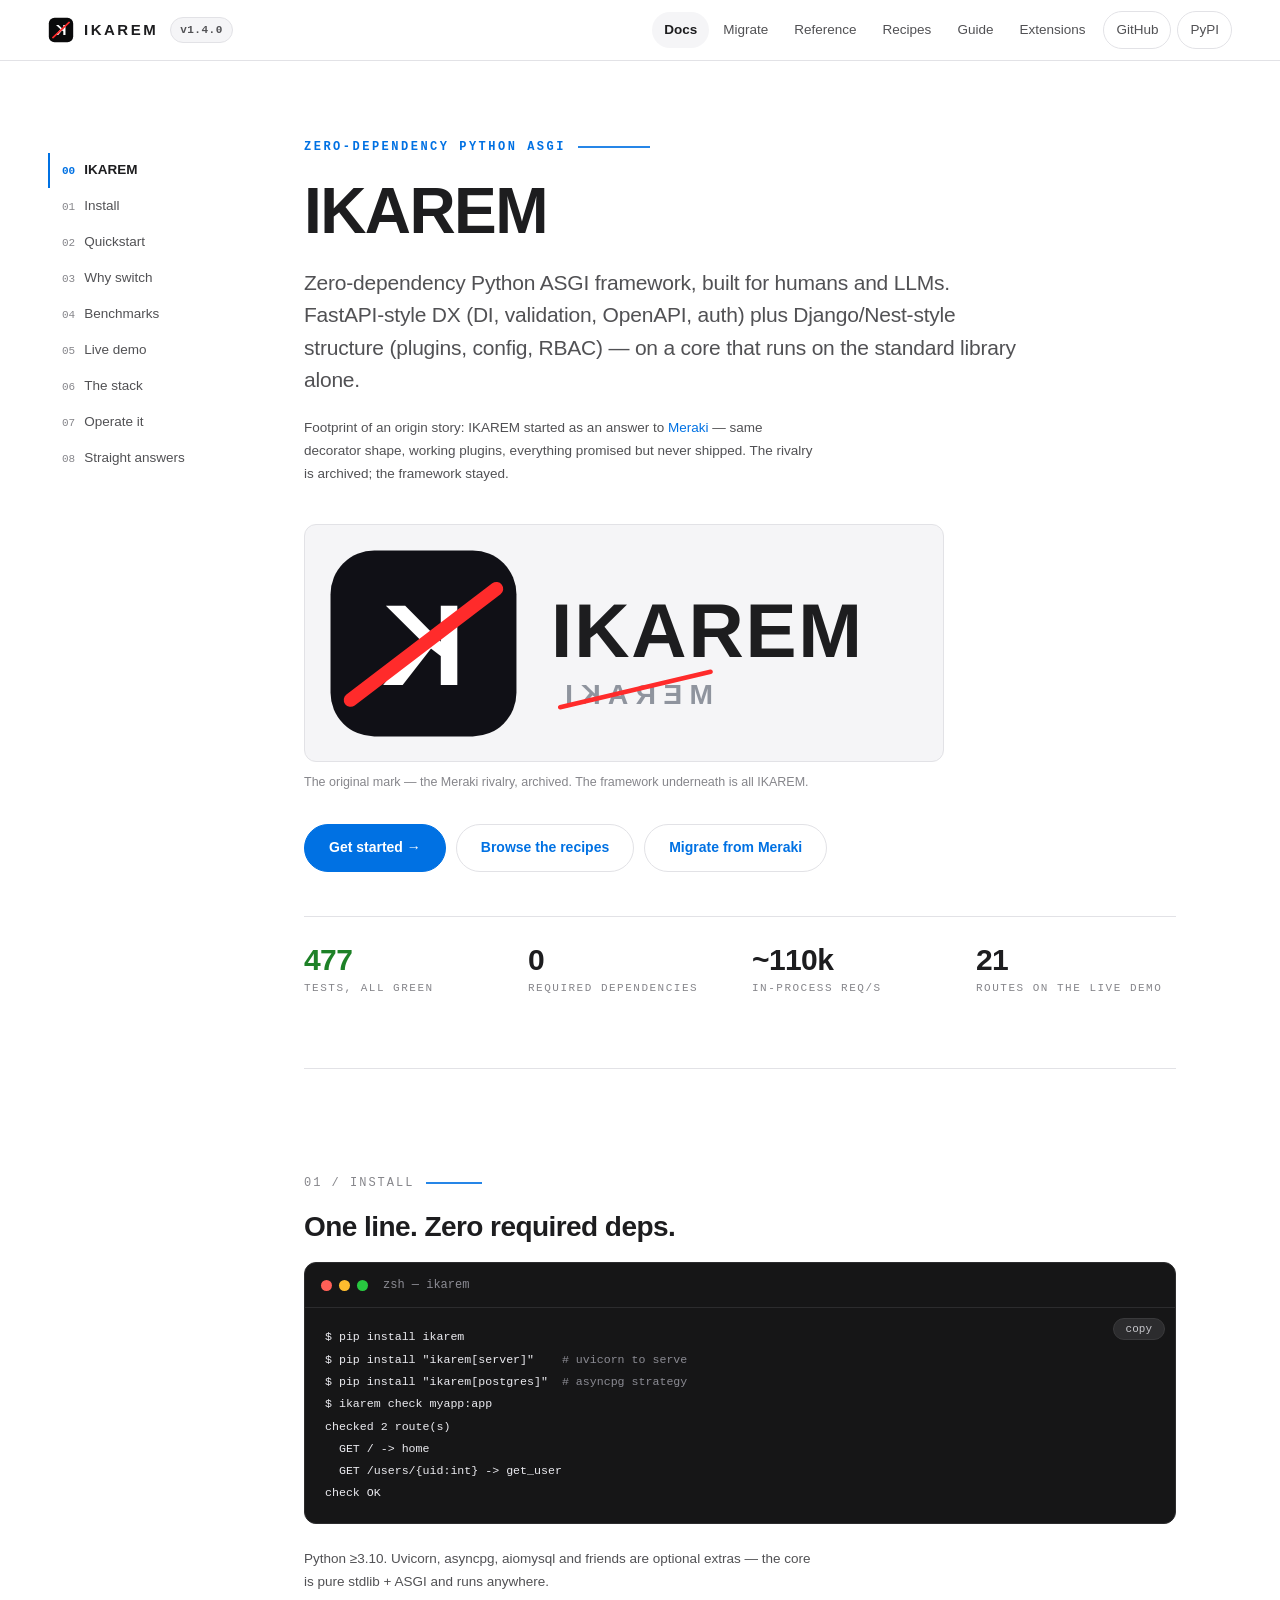
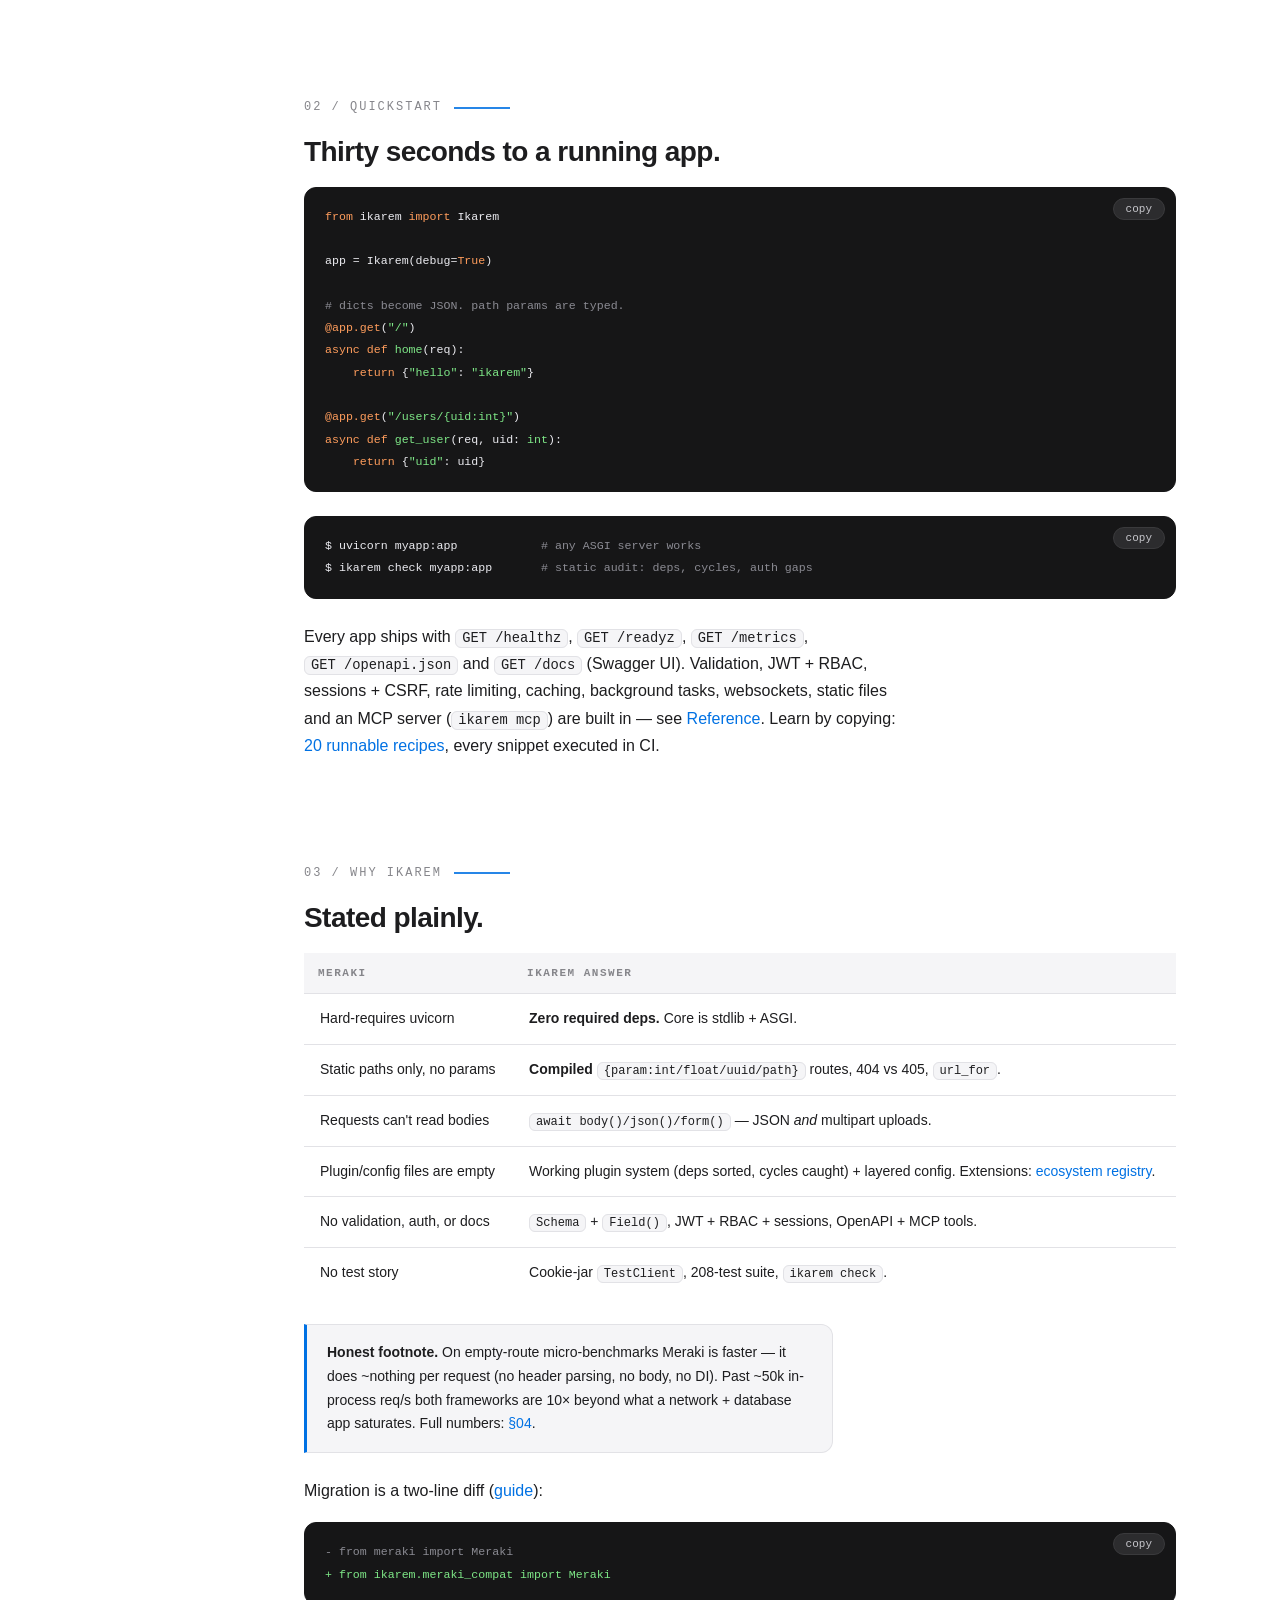
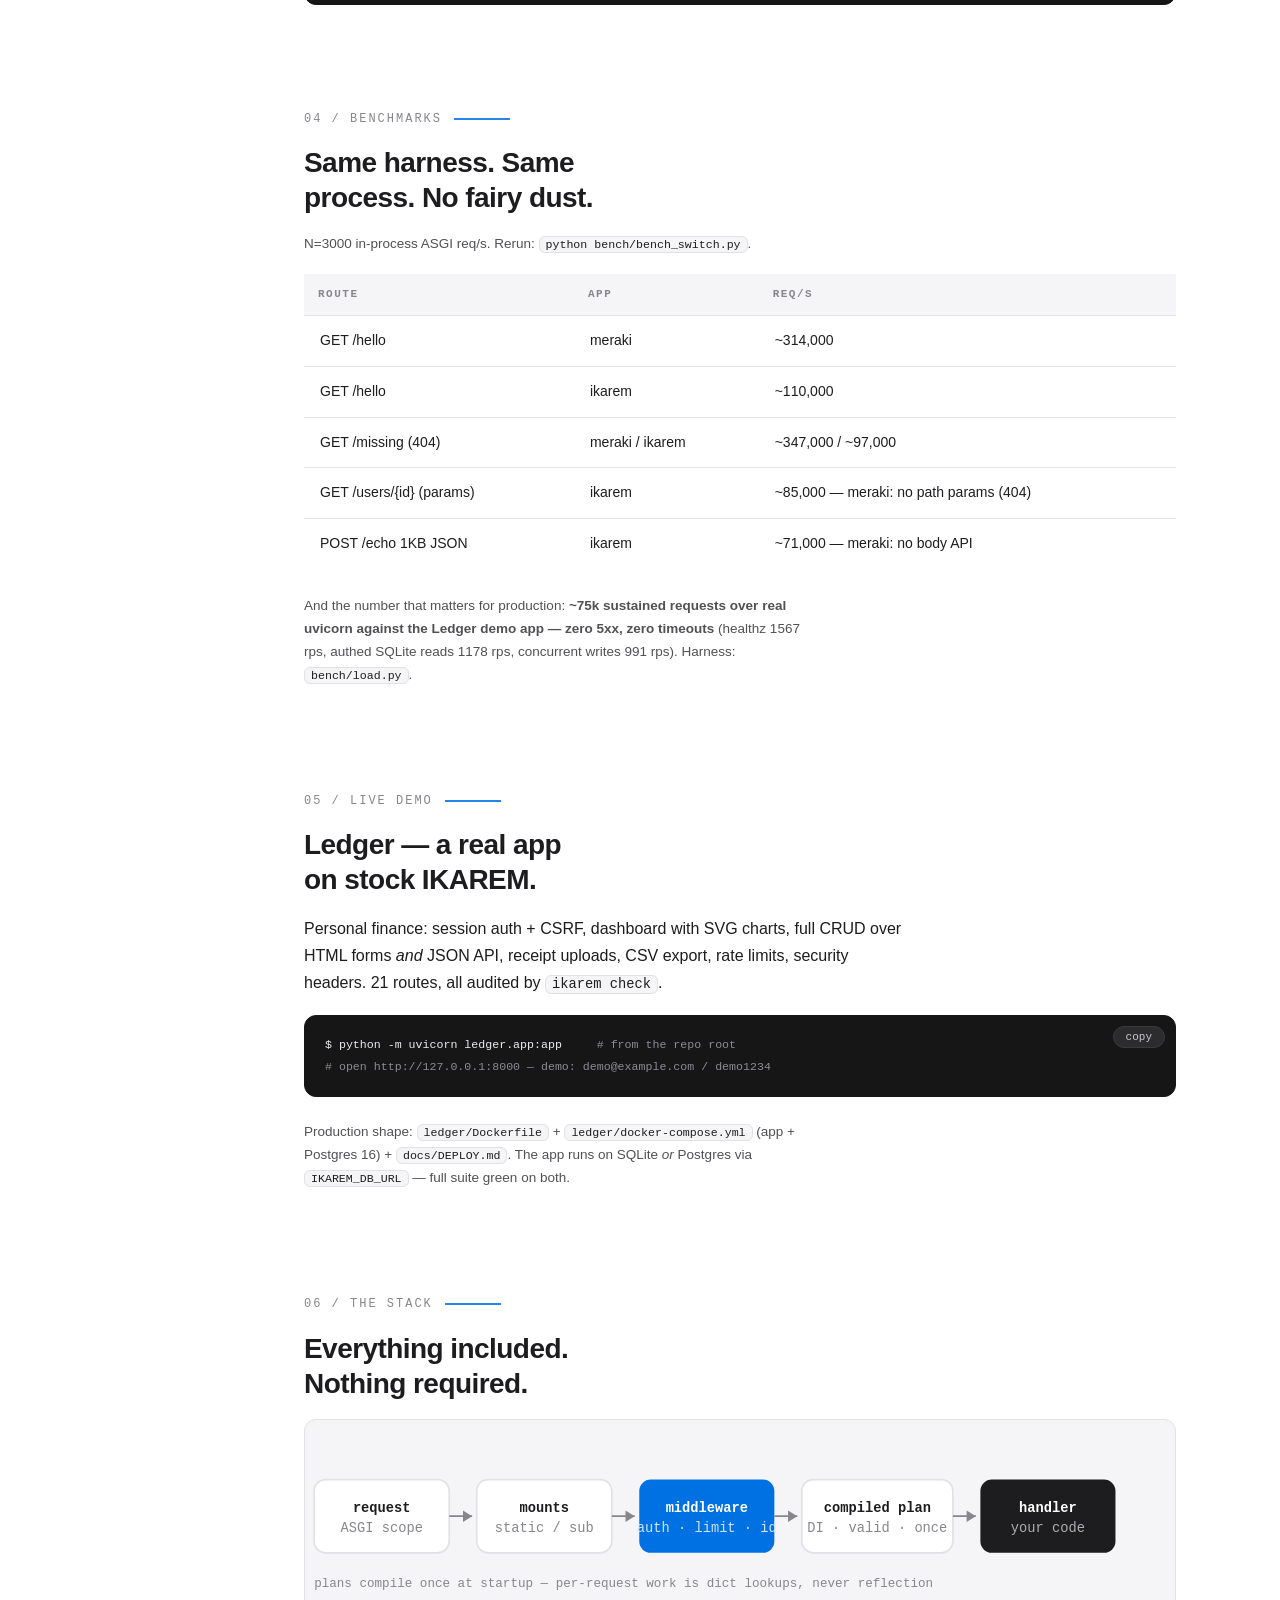
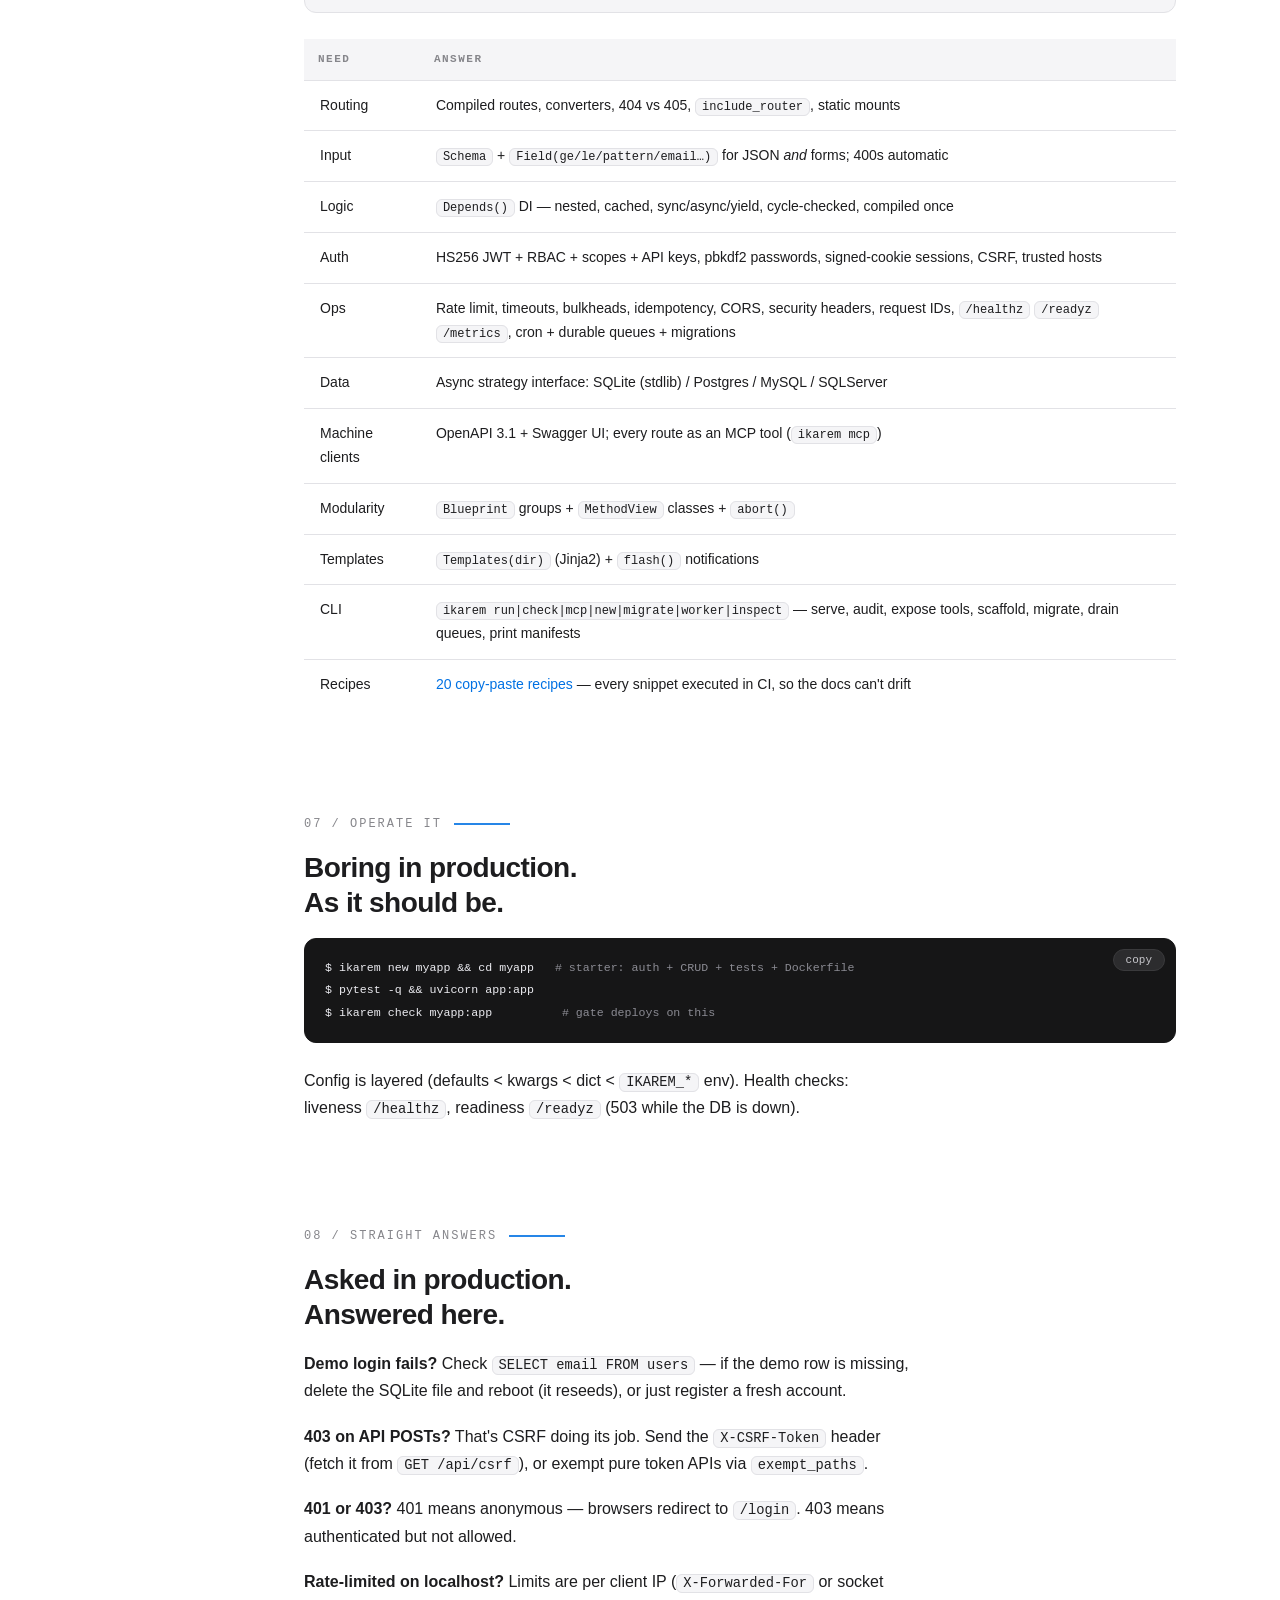
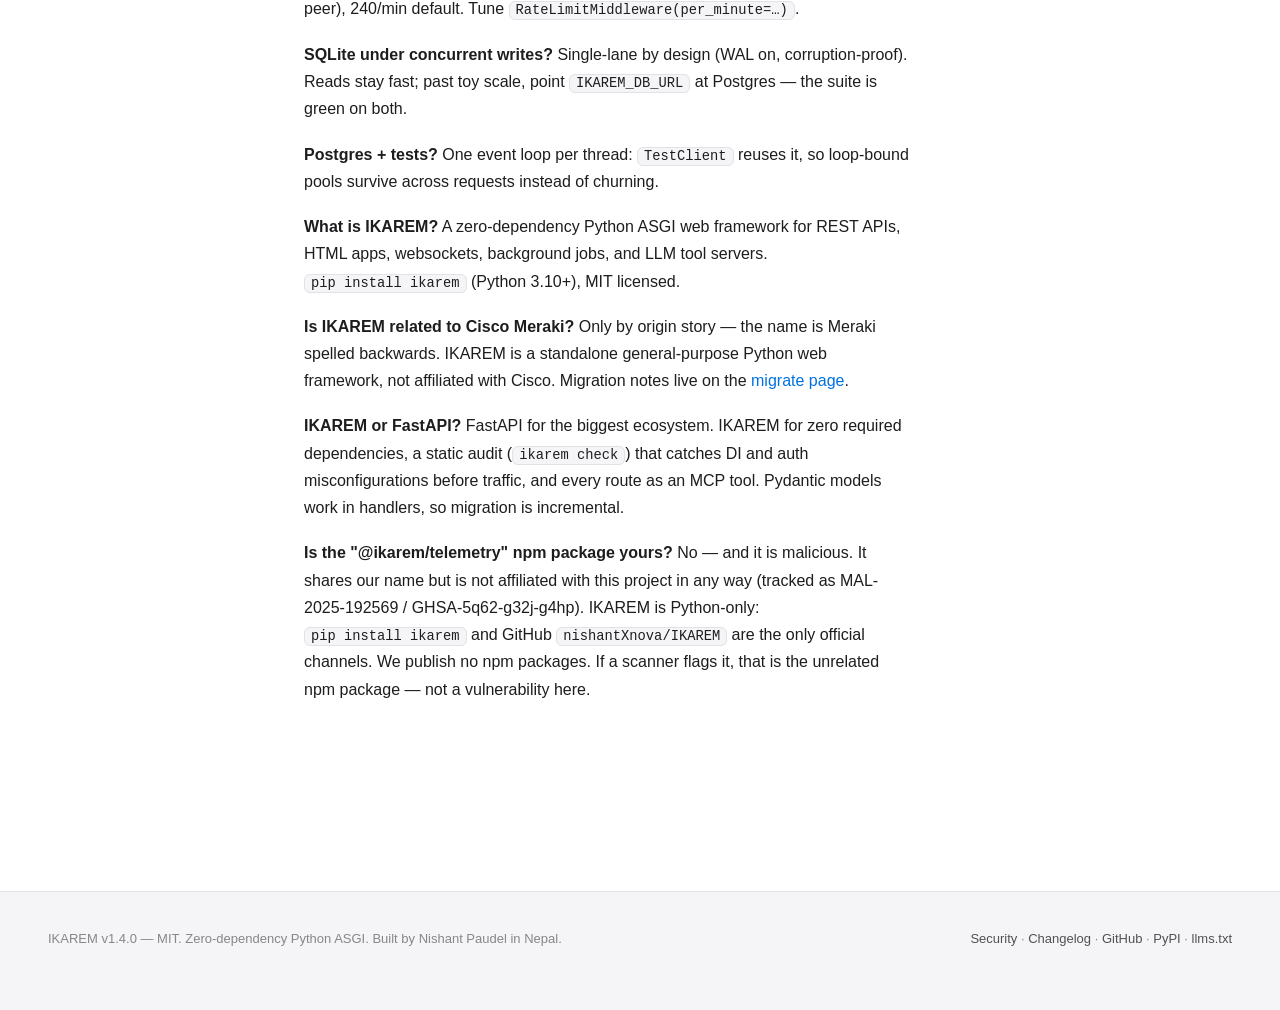
==== commit 20db4f56: "feat: real site graphics (terminal card, pipeline svg, extension cards, light og image)" ====
--- a/site/index.html
+++ b/site/index.html
@@ -97,7 +97,7 @@
         <text x="260" y="352" text-anchor="middle" font-family="Arial Black,Arial,sans-serif" font-size="252" font-weight="900" fill="#FFFFFF">K</text>
       </g>
       <line x1="100" y1="384" x2="420" y2="140" stroke="#FF2B2B" stroke-width="30" stroke-linecap="round"/>
-      <text x="540" y="290" font-family="'Arial Black',Arial,sans-serif" font-size="168" font-weight="900" letter-spacing="4" fill="#FFFFFF">IKAREM</text>
+      <text x="540" y="290" font-family="'Arial Black',Arial,sans-serif" font-size="168" font-weight="900" letter-spacing="4" fill="#1d1d1f">IKAREM</text>
       <g transform="translate(1450,0) scale(-1,1)">
         <text x="725" y="392" text-anchor="middle" font-family="Arial,sans-serif" font-size="62" font-weight="700" letter-spacing="16" fill="#8f949e">MERAKI</text>
       </g>
@@ -111,7 +111,7 @@
     <a class="btn" href="migrate.html">Migrate from Meraki</a>
   </div>
   <div class="stats">
-    <div class="stat"><b class="g">330</b><span>tests, all green</span></div>
+    <div class="stat"><b class="g">477</b><span>tests, all green</span></div>
     <div class="stat"><b>0</b><span>required dependencies</span></div>
     <div class="stat"><b>~110k</b><span>in-process req/s</span></div>
     <div class="stat"><b>21</b><span>routes on the live demo</span></div>
@@ -121,10 +121,17 @@
 <section id="install">
   <p class="secnum">01 / INSTALL</p>
   <h2>One line. Zero required deps.</h2>
-<pre><code>$ pip install ikarem</code></pre>
-<pre><code>$ pip install "ikarem[server]"    # uvicorn to serve
-$ pip install "ikarem[postgres]"  # asyncpg strategy
-$ pip install "ikarem[test]"      # pytest + httpx</code></pre>
+<div class="term" aria-label="Terminal session">
+<div class="termbar"><i></i><i></i><i></i><span>zsh — ikarem</span></div>
+<pre><code>$ pip install ikarem
+$ pip install "ikarem[server]"    <span class="tok-c"># uvicorn to serve</span>
+$ pip install "ikarem[postgres]"  <span class="tok-c"># asyncpg strategy</span>
+$ ikarem check myapp:app
+checked 2 route(s)
+  GET / -&gt; home
+  GET /users/{uid:int} -&gt; get_user
+check OK</code></pre>
+</div>
   <p class="mut small">Python ≥3.10. Uvicorn, asyncpg, aiomysql and friends are optional extras —
   the core is pure stdlib + ASGI and runs anywhere.</p>
 </section>
@@ -207,6 +214,34 @@
 <section id="stack">
   <p class="secnum">06 / THE STACK</p>
   <h2>Everything included. Nothing required.</h2>
+<div class="pipe" aria-label="Request pipeline diagram">
+<svg viewBox="0 0 760 168" xmlns="http://www.w3.org/2000/svg" role="img">
+  <g font-family="ui-monospace,SFMono-Regular,Menlo,Consolas,monospace" font-size="12">
+    <rect x="8" y="52" width="118" height="64" rx="10" fill="#ffffff" stroke="#e2e2e6" stroke-width="1.5"/>
+    <text x="67" y="80" text-anchor="middle" fill="#1d1d1f" font-weight="700">request</text>
+    <text x="67" y="98" text-anchor="middle" fill="#86868b">ASGI scope</text>
+    <rect x="150" y="52" width="118" height="64" rx="10" fill="#ffffff" stroke="#e2e2e6" stroke-width="1.5"/>
+    <text x="209" y="80" text-anchor="middle" fill="#1d1d1f" font-weight="700">mounts</text>
+    <text x="209" y="98" text-anchor="middle" fill="#86868b">static / sub</text>
+    <rect x="292" y="52" width="118" height="64" rx="10" fill="#0071e3"/>
+    <text x="351" y="80" text-anchor="middle" fill="#ffffff" font-weight="700">middleware</text>
+    <text x="351" y="98" text-anchor="middle" fill="#cfe5ff">auth · limit · id</text>
+    <rect x="434" y="52" width="132" height="64" rx="10" fill="#ffffff" stroke="#e2e2e6" stroke-width="1.5"/>
+    <text x="500" y="80" text-anchor="middle" fill="#1d1d1f" font-weight="700">compiled plan</text>
+    <text x="500" y="98" text-anchor="middle" fill="#86868b">DI · valid · once</text>
+    <rect x="590" y="52" width="118" height="64" rx="10" fill="#1d1d1f"/>
+    <text x="649" y="80" text-anchor="middle" fill="#ffffff" font-weight="700">handler</text>
+    <text x="649" y="98" text-anchor="middle" fill="#aeaeb2">your code</text>
+    <g stroke="#86868b" stroke-width="1.5">
+      <line x1="126" y1="84" x2="146" y2="84"/><polygon points="146,84 138,79 138,89" fill="#86868b" stroke="none"/>
+      <line x1="268" y1="84" x2="288" y2="84"/><polygon points="288,84 280,79 280,89" fill="#86868b" stroke="none"/>
+      <line x1="410" y1="84" x2="430" y2="84"/><polygon points="430,84 422,79 422,89" fill="#86868b" stroke="none"/>
+      <line x1="566" y1="84" x2="586" y2="84"/><polygon points="586,84 578,79 578,89" fill="#86868b" stroke="none"/>
+    </g>
+    <text x="8" y="146" fill="#86868b" font-size="11">plans compile once at startup — per-request work is dict lookups, never reflection</text>
+  </g>
+</svg>
+</div>
   <table>
     <tr><th>Need</th><th>Answer</th></tr>
     <tr><td>Routing</td><td>Compiled routes, converters, 404 vs 405, <code>include_router</code>, static mounts</td></tr>
--- a/site/style.css
+++ b/site/style.css
@@ -177,6 +177,31 @@
   border-radius: 980px;
 }
 .copy:hover { color: #fff; border-color: #636366; }
+
+/* ---- terminal card: mac dots, one dark window ---- */
+.term { border: 1px solid #2c2c2e; border-radius: 12px; background: #161617; margin: 0 0 24px; overflow: hidden; max-width: 100%; }
+.termbar { display: flex; align-items: center; gap: 7px; padding: 12px 16px; border-bottom: 1px solid #2c2c2e; }
+.termbar i { width: 11px; height: 11px; border-radius: 50%; display: block; }
+.termbar i:nth-child(1) { background: #ff5f57; }
+.termbar i:nth-child(2) { background: #febc2e; }
+.termbar i:nth-child(3) { background: #28c840; }
+.termbar span { margin-left: 8px; font-family: var(--mono); font-size: 12px; color: #8b8b93; }
+.term pre { border: 0; border-radius: 0; margin: 0; background: transparent; }
+.term pre + pre { border-top: 1px solid #2c2c2e; }
+
+/* ---- pipeline diagram ---- */
+.pipe { border: 1px solid var(--line); border-radius: 12px; background: var(--bg2); margin: 0 0 26px; overflow: hidden; }
+.pipe svg { display: block; width: 100%; height: auto; }
+
+/* ---- cards: bordered grid, stroke icons, no fill art ---- */
+.cards { display: grid; grid-template-columns: repeat(3, 1fr); gap: 16px; margin: 0 0 26px; max-width: none; }
+.card { display: block; border: 1px solid var(--line); border-radius: 12px; padding: 22px; color: var(--ink); background: var(--bg); }
+.card:hover { border-color: var(--blue); text-decoration: none; }
+.card svg { display: block; width: 28px; height: 28px; margin-bottom: 14px; }
+.card b { display: block; font-size: 15px; letter-spacing: -0.01em; margin-bottom: 6px; }
+.card span { display: block; font-size: 13.5px; line-height: 1.6; color: var(--mut); }
+.card em { display: block; margin-top: 12px; font-style: normal; font-size: 13px; font-weight: 600; color: var(--blue); }
+@media (max-width: 900px) { .cards { grid-template-columns: 1fr; } }
 
 /* ---- tables: header row, calm dividers, aligned columns ---- */
 table { width: 100%; max-width: 100%; border-collapse: collapse; margin: 0 0 26px; font-size: 14px; }
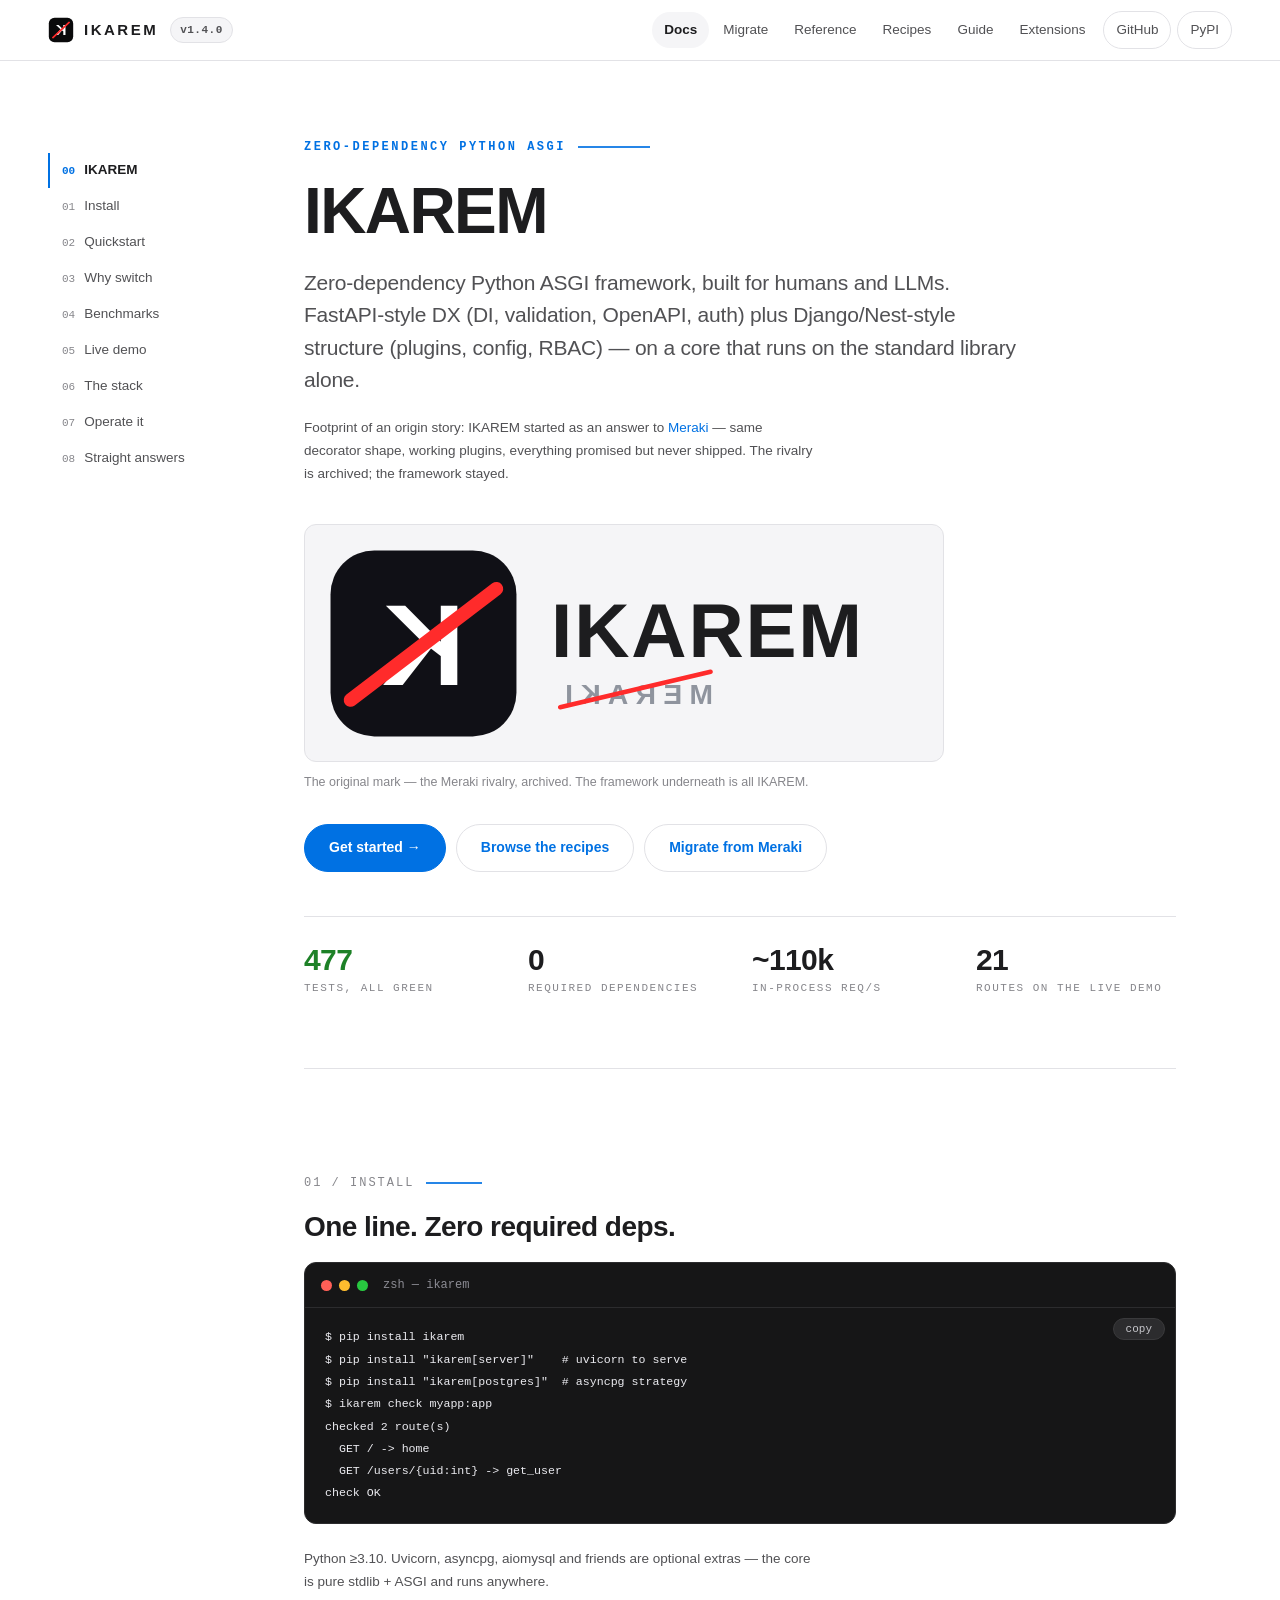
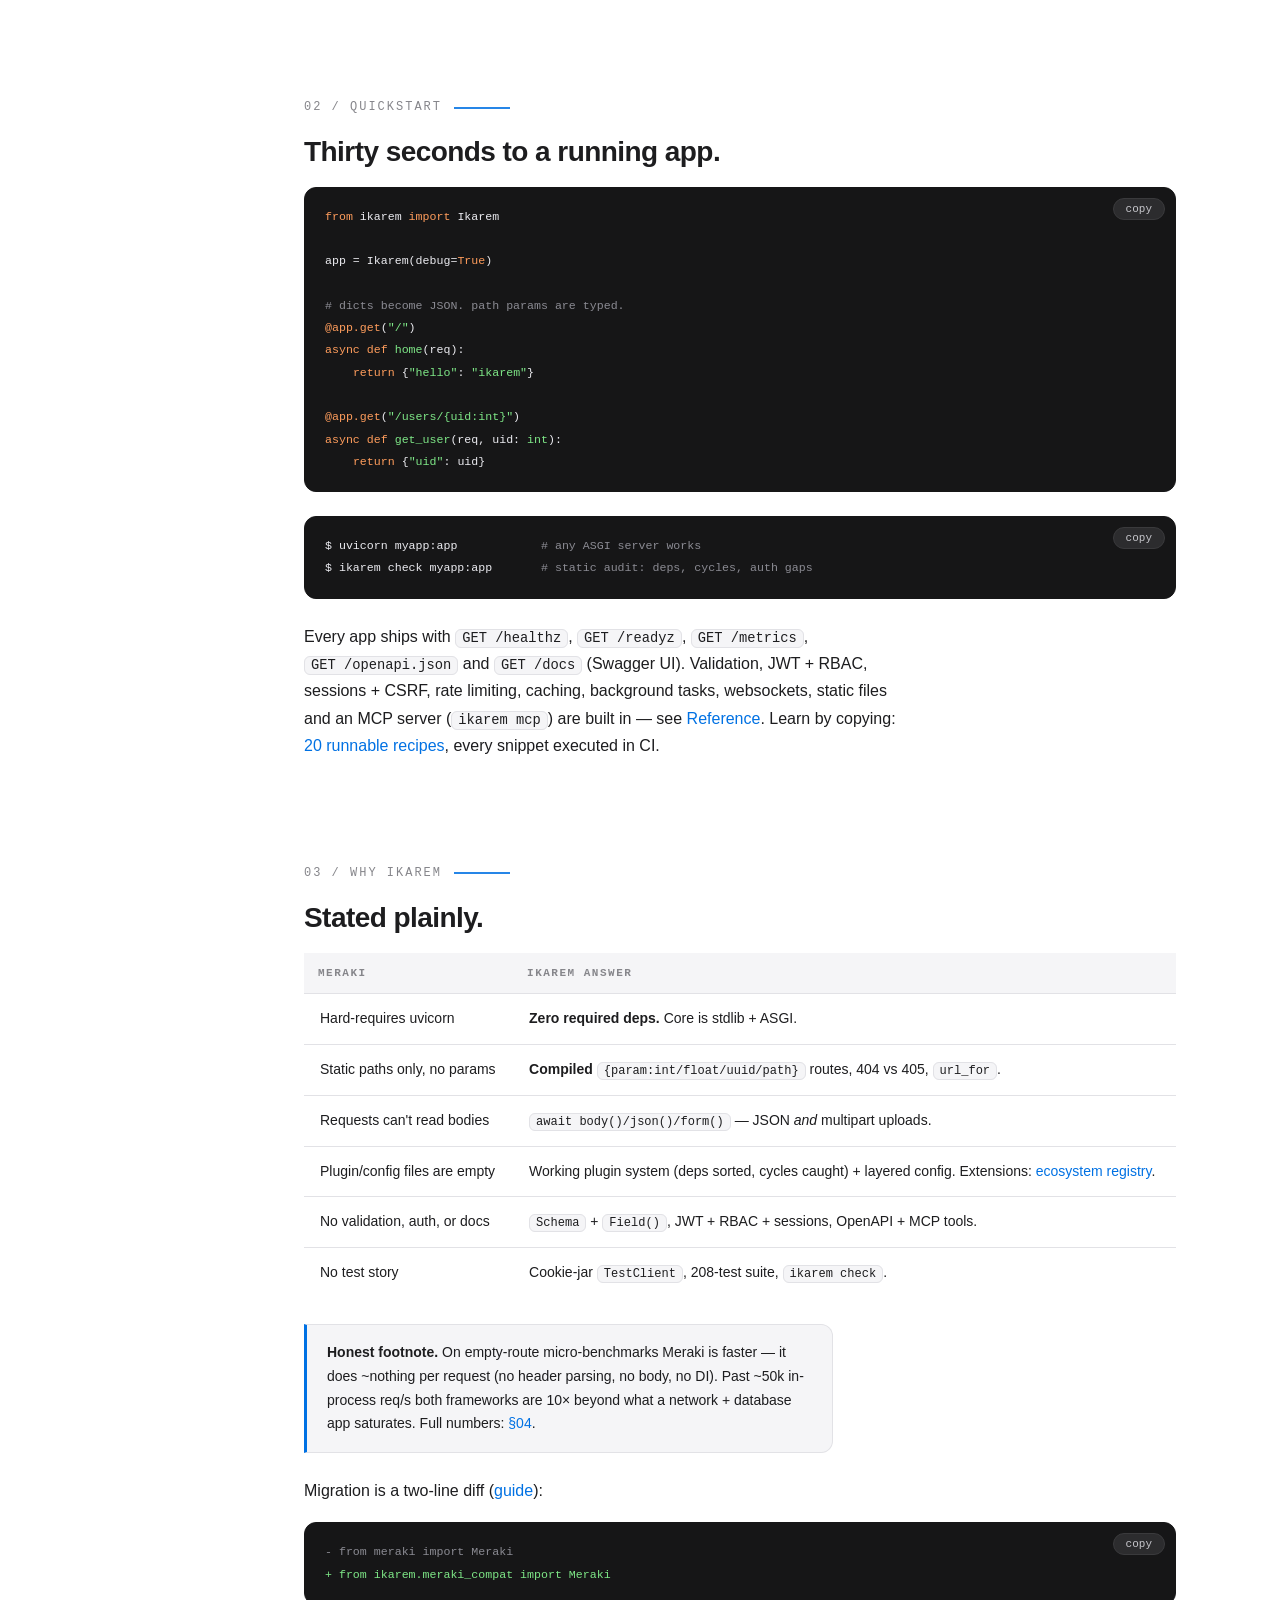
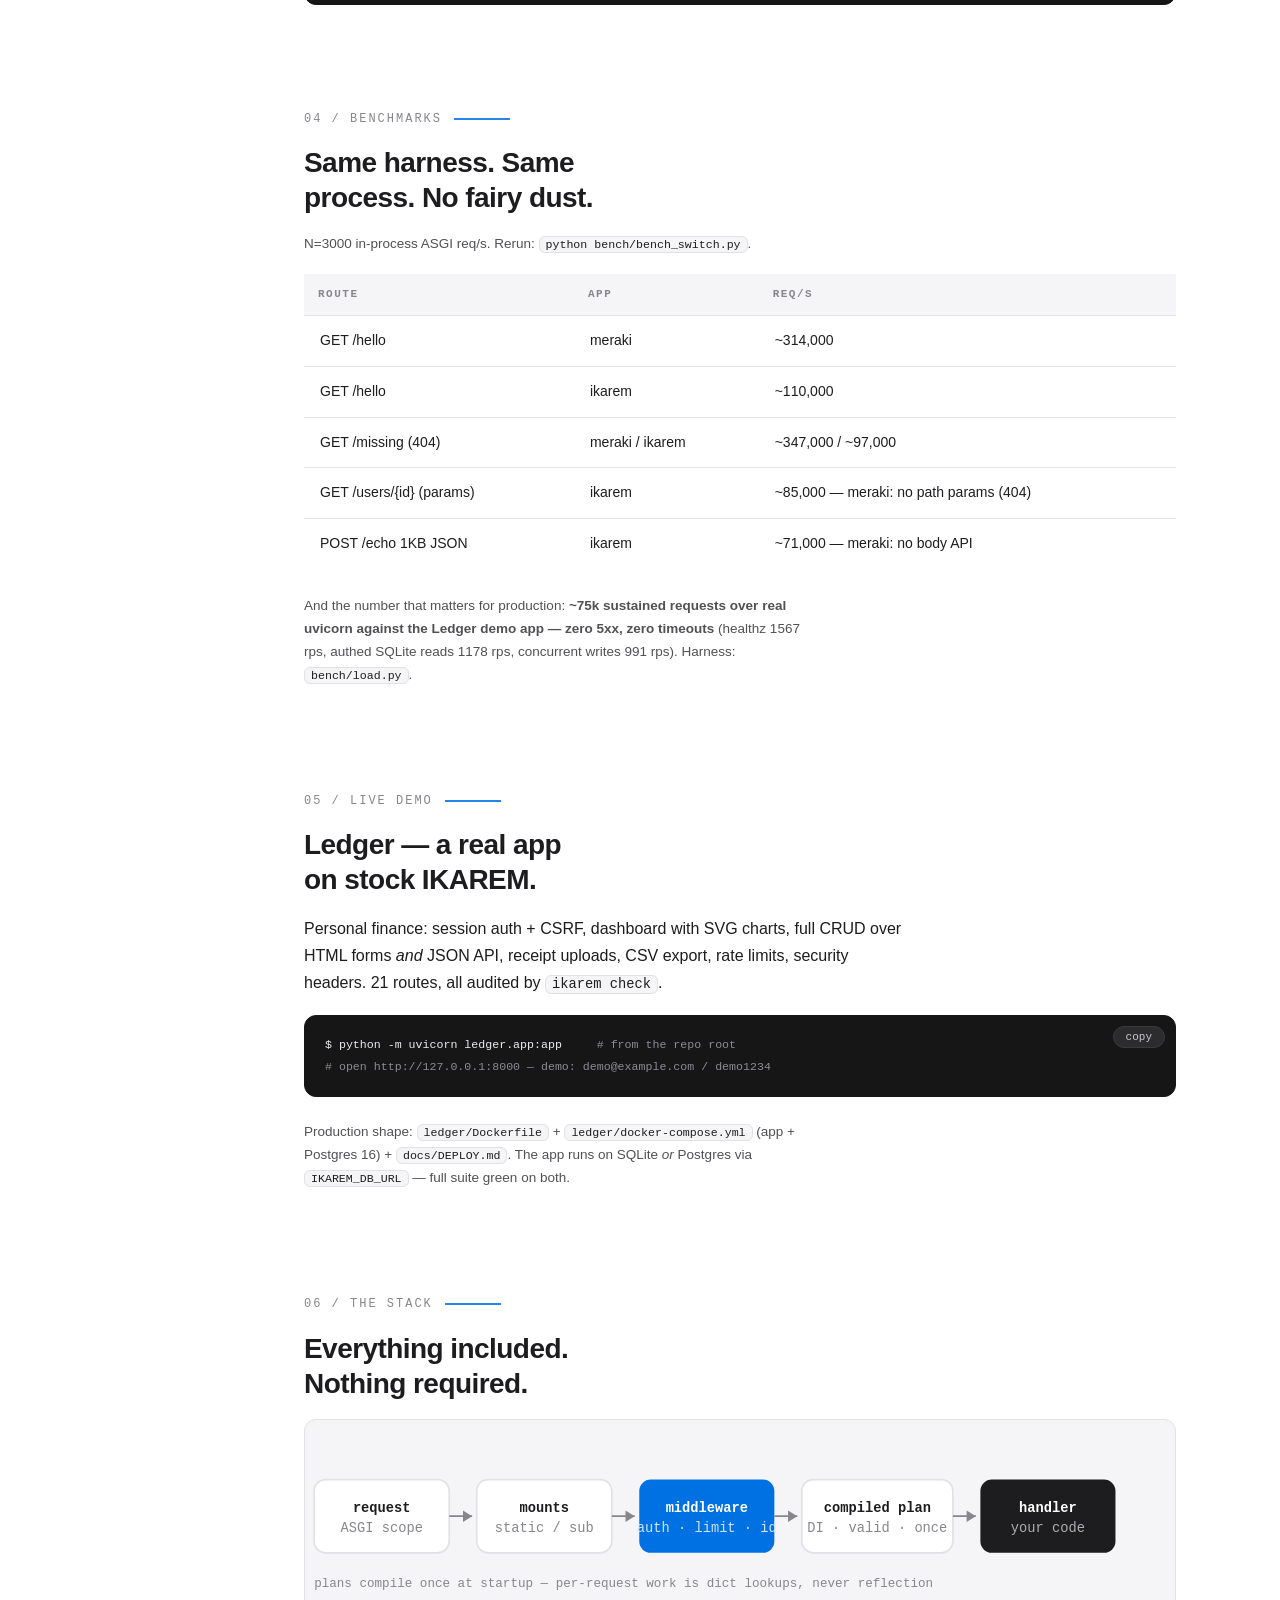
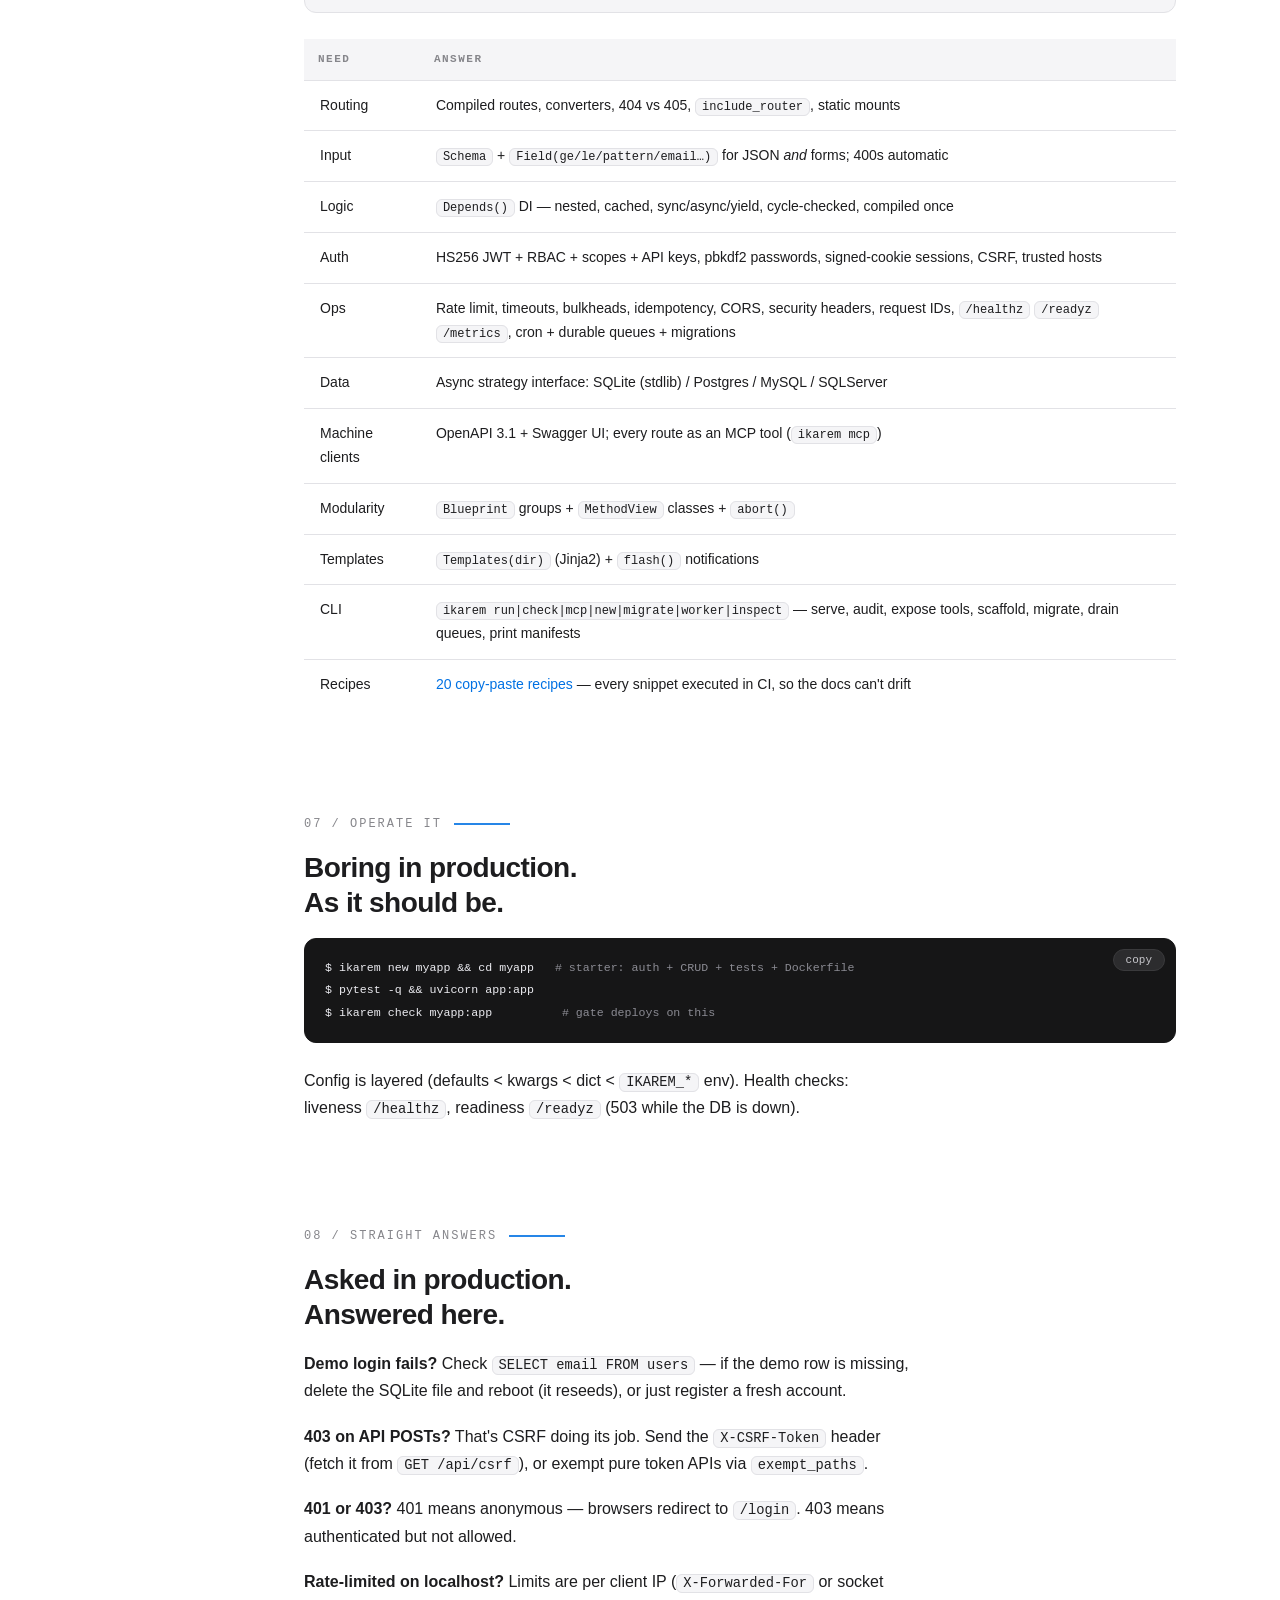
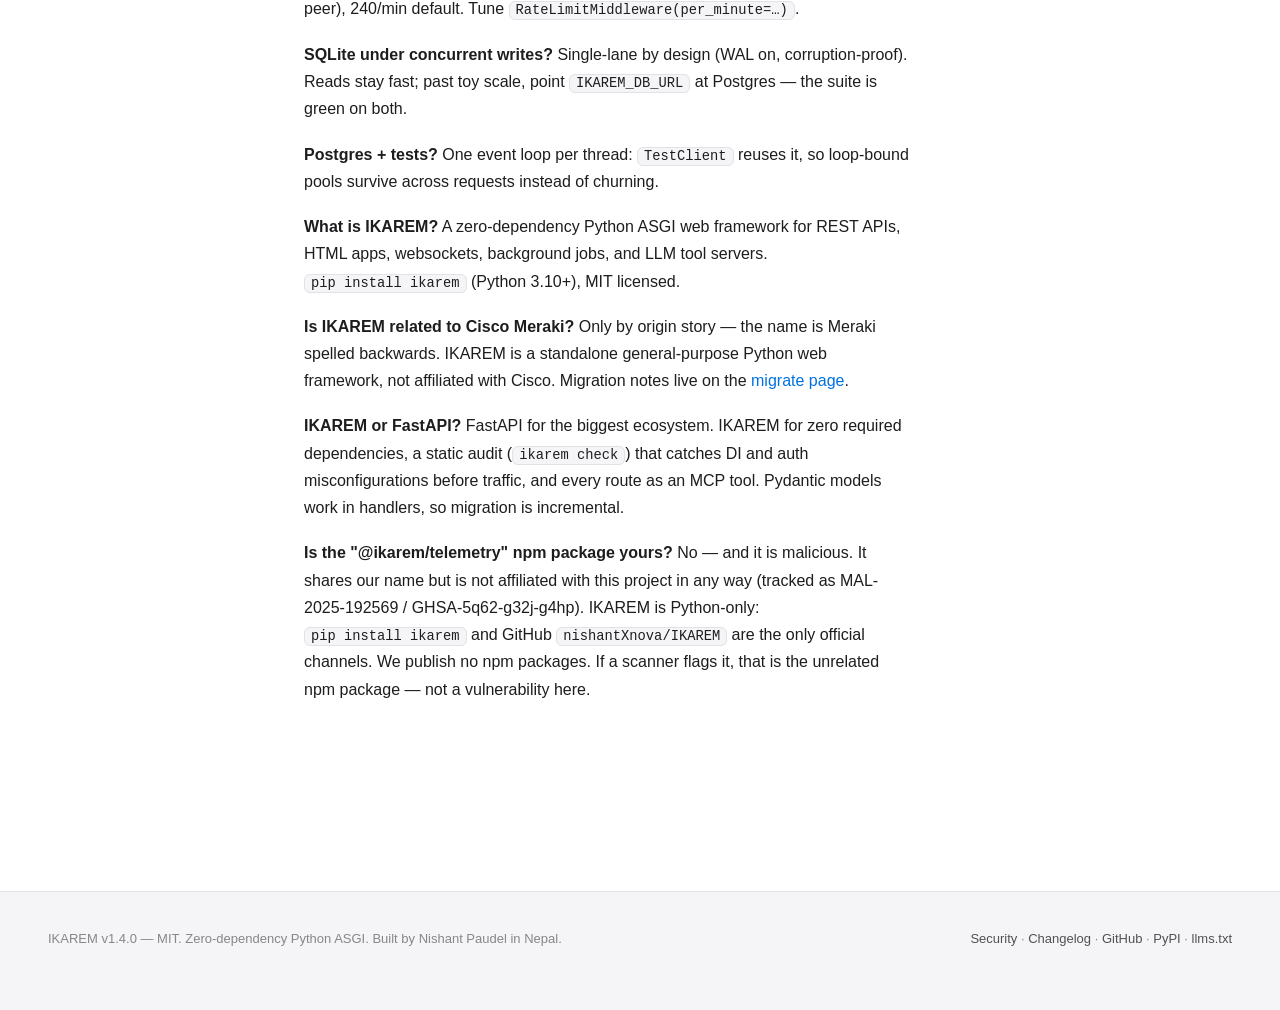
==== commit b18e81d6: "feat: quiet site motion (reveals, count-ups, terminal typing, progress) with io guards" ====
--- a/site/index.html
+++ b/site/index.html
@@ -46,7 +46,7 @@
  ]}
 </script>
 <link rel="icon" href="../assets/ikarem-icon.svg" type="image/svg+xml">
-<link rel="stylesheet" href="style.css">
+<link rel="stylesheet" href="style.css?v=2">
 <link rel="canonical" href="https://ikarem.vercel.app/">
 </head>
 <body>
@@ -308,6 +308,6 @@
   <span>IKAREM v1.4.0 — MIT. Zero-dependency Python ASGI. Built by Nishant Paudel in Nepal.</span>
   <span style="margin-left:auto"><a href="https://github.com/nishantXnova/IKAREM/blob/main/SECURITY.md">Security</a> · <a href="https://github.com/nishantXnova/IKAREM/blob/main/CHANGELOG.md">Changelog</a> · <a href="https://github.com/nishantXnova/IKAREM">GitHub</a> · <a href="https://pypi.org/project/ikarem/">PyPI</a> · <a href="https://ikarem.vercel.app/llms.txt">llms.txt</a></span>
 </div></footer>
-<script src="script.js" defer></script>
+<script src="script.js?v=2" defer></script>
 </body>
 </html>
--- a/site/style.css
+++ b/site/style.css
@@ -43,6 +43,14 @@
 main p a, main li a, td a, footer a { color: var(--blue); }
 :focus-visible { outline: 2px solid var(--blue); outline-offset: 2px; border-radius: 4px; }
 
+/* ---- motion: quiet transitions, scroll reveals, progress hairline ---- */
+.btn, .card, .topbar nav a, .side a { transition: background-color 0.15s ease, color 0.15s ease, border-color 0.15s ease; }
+main section.rv { opacity: 0; transform: translateY(14px); transition: opacity 0.5s ease, transform 0.5s ease; }
+main section.rv.in { opacity: 1; transform: none; }
+.progress {
+  position: absolute; left: 0; bottom: -1px; height: 2px; width: 100%;
+  background: var(--blue); transform: scaleX(0); transform-origin: 0 50%;
+}
 /* ---- topbar: same grid as the page ---- */
 .topbar {
   position: sticky; top: 0; z-index: 50;
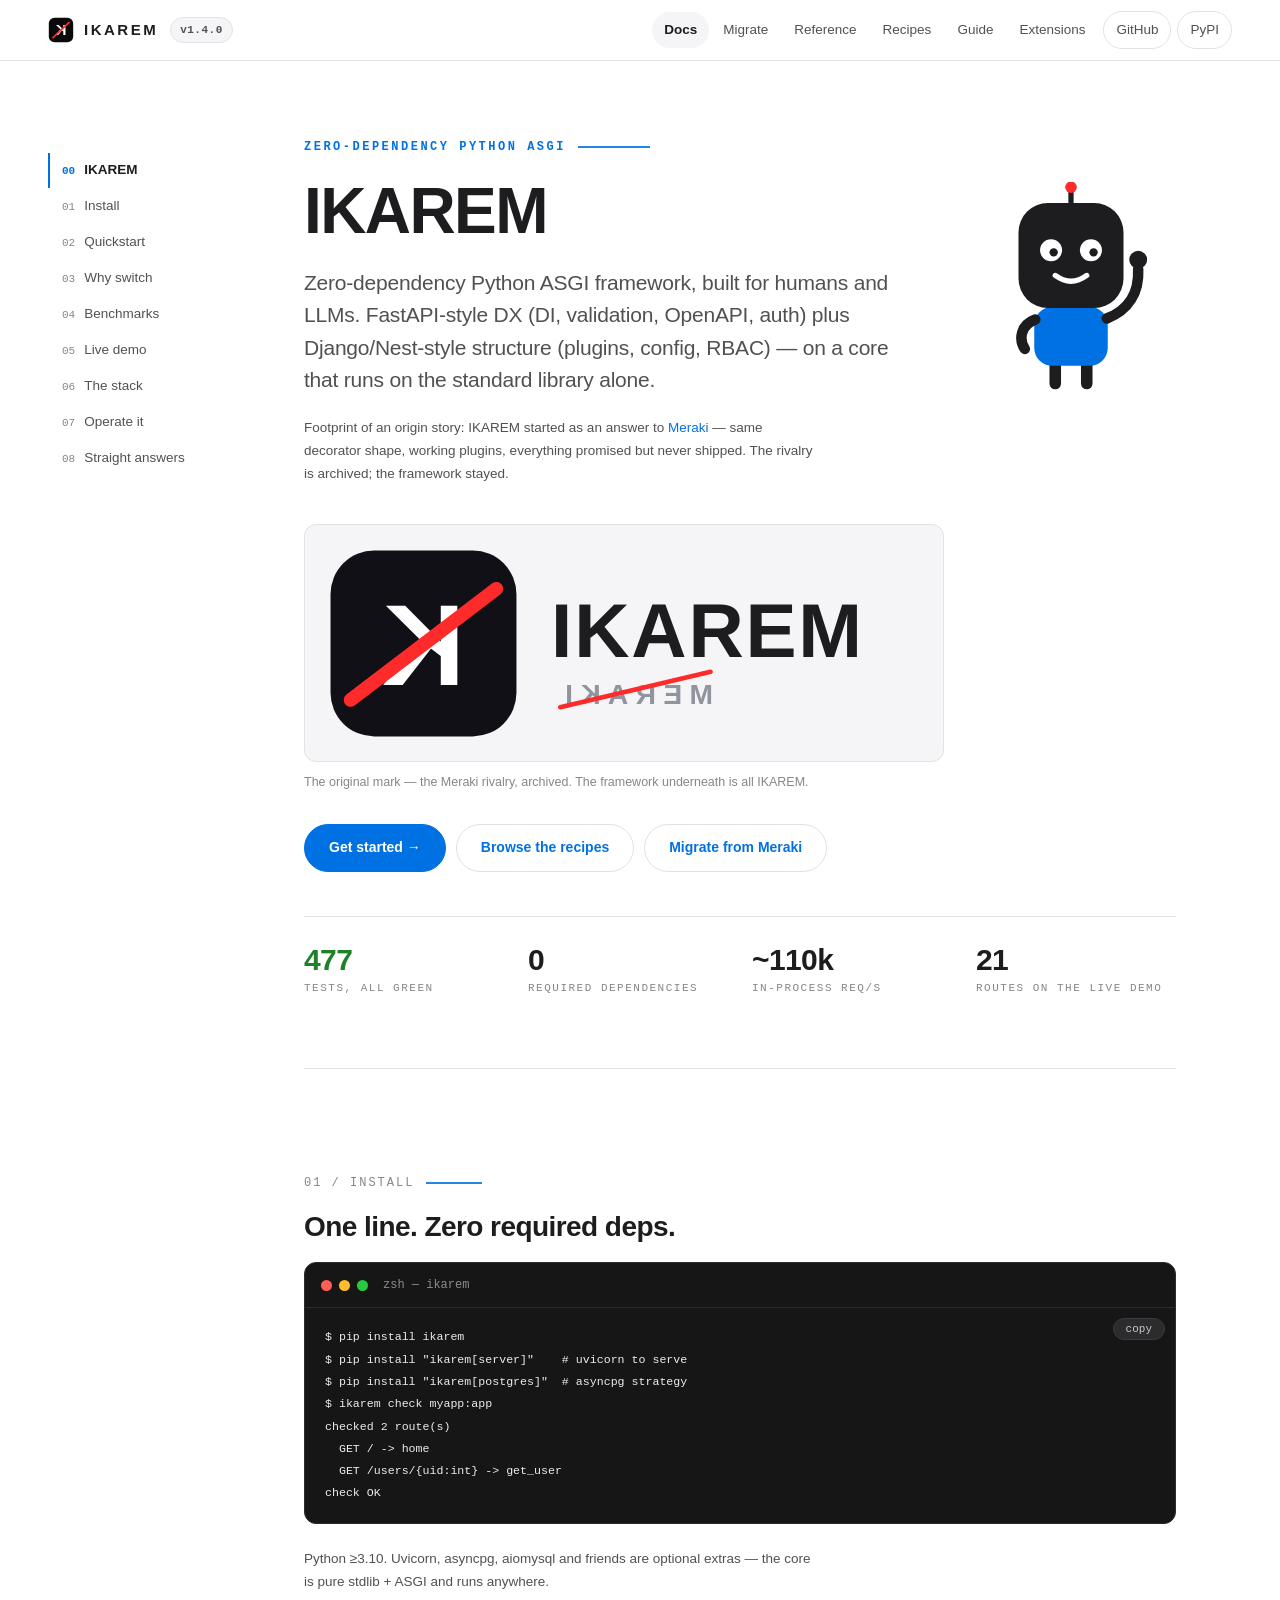
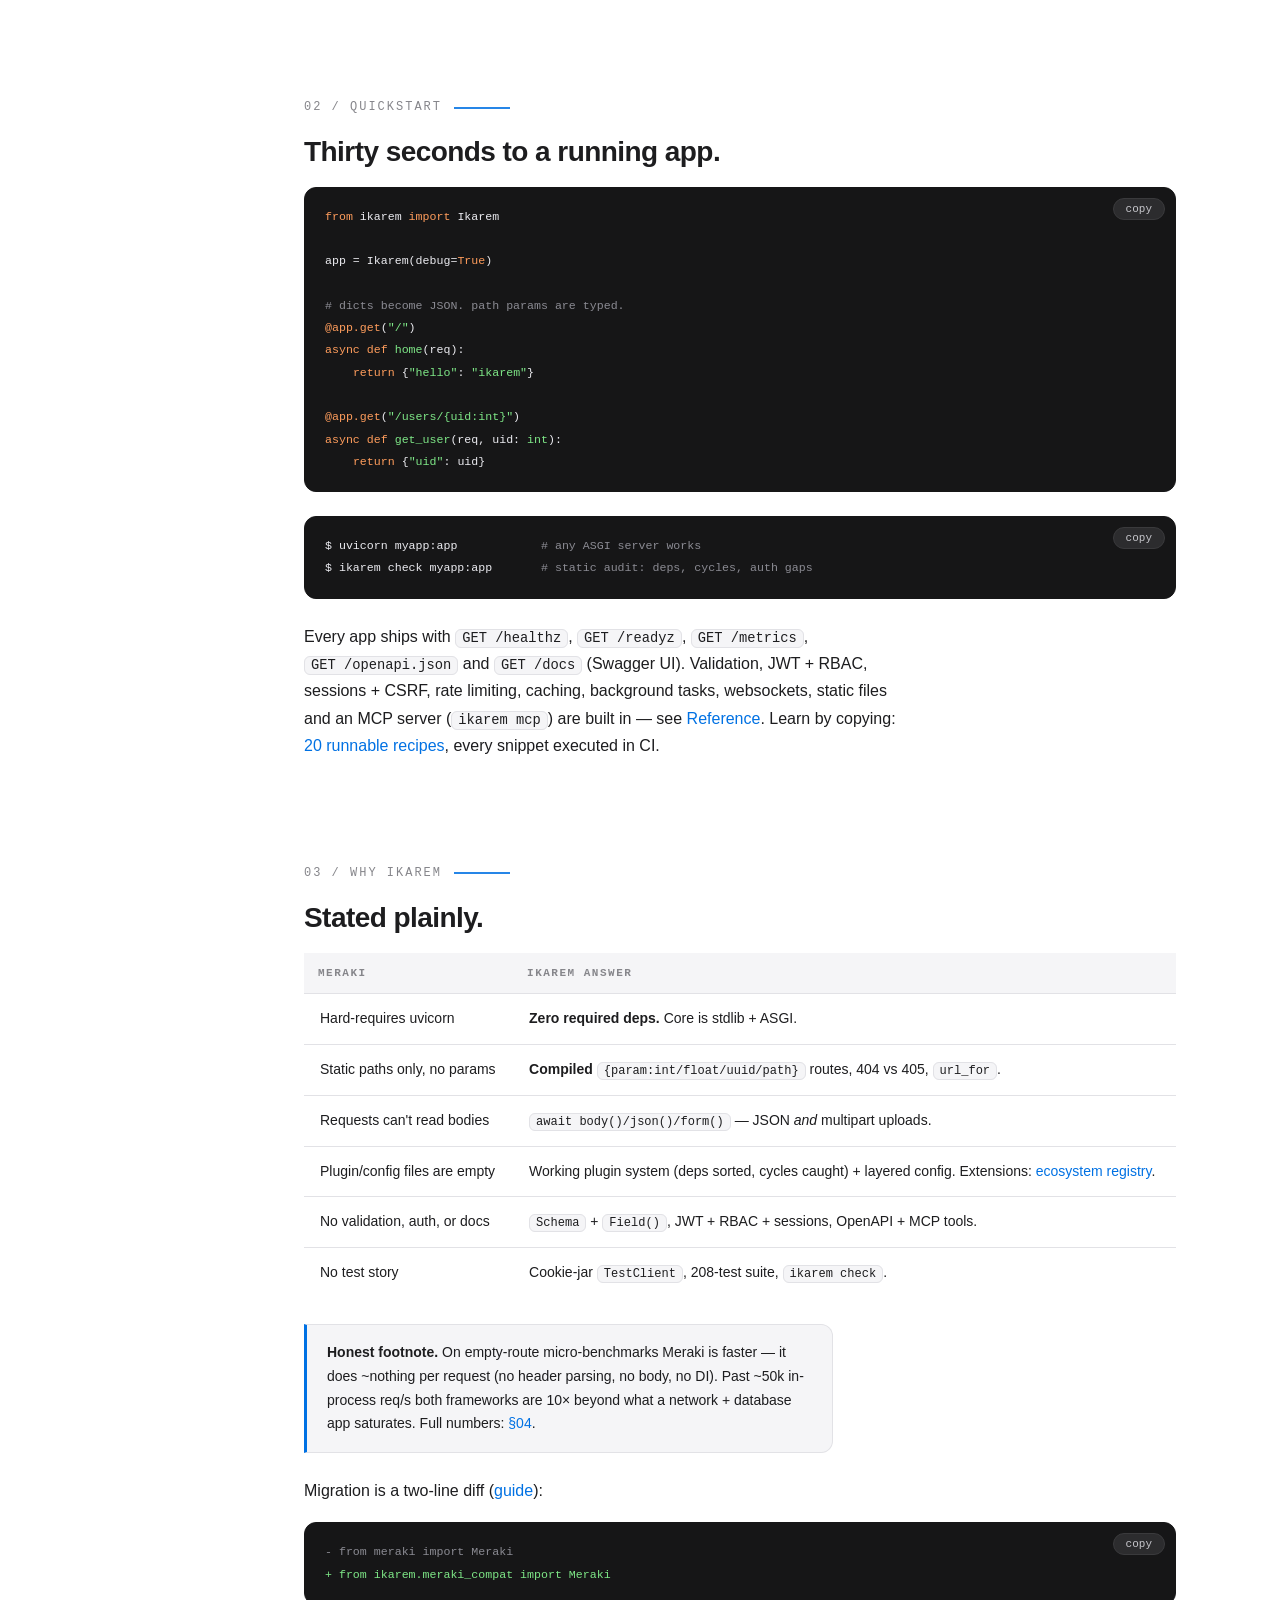
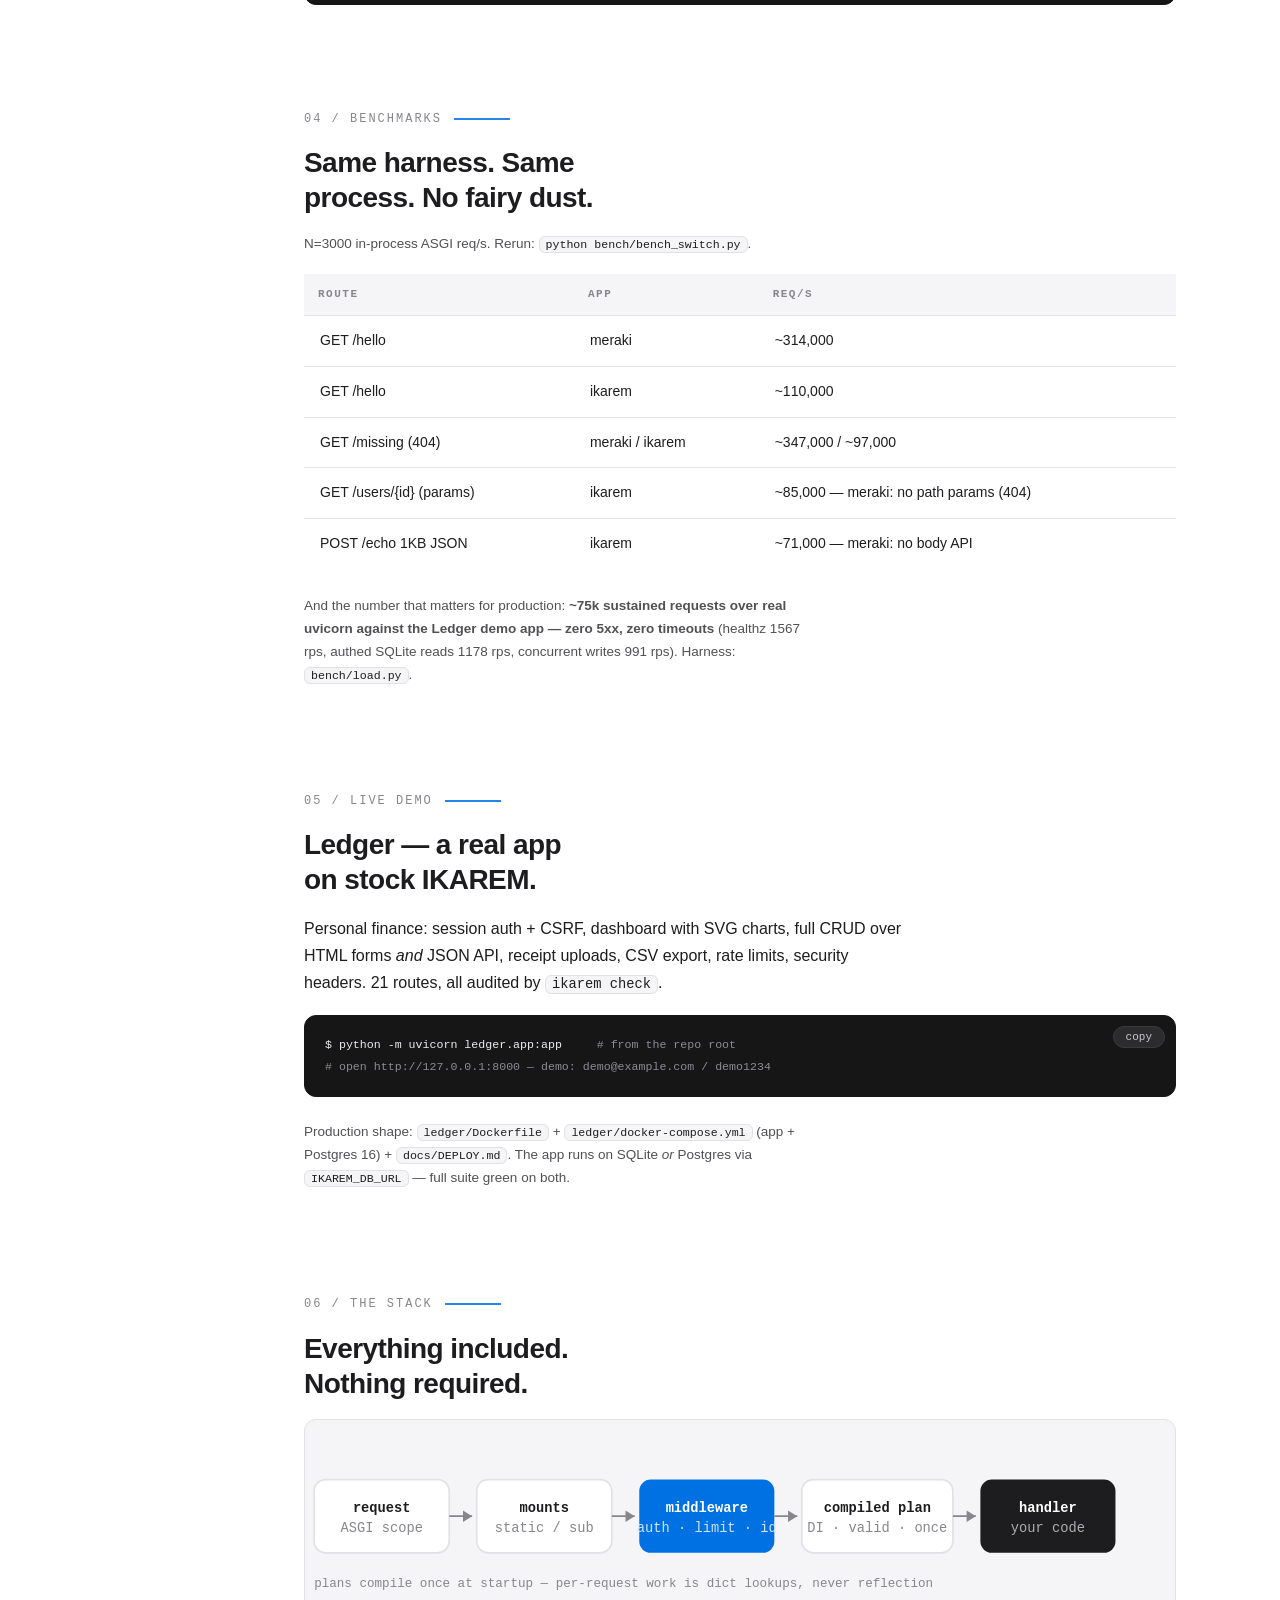
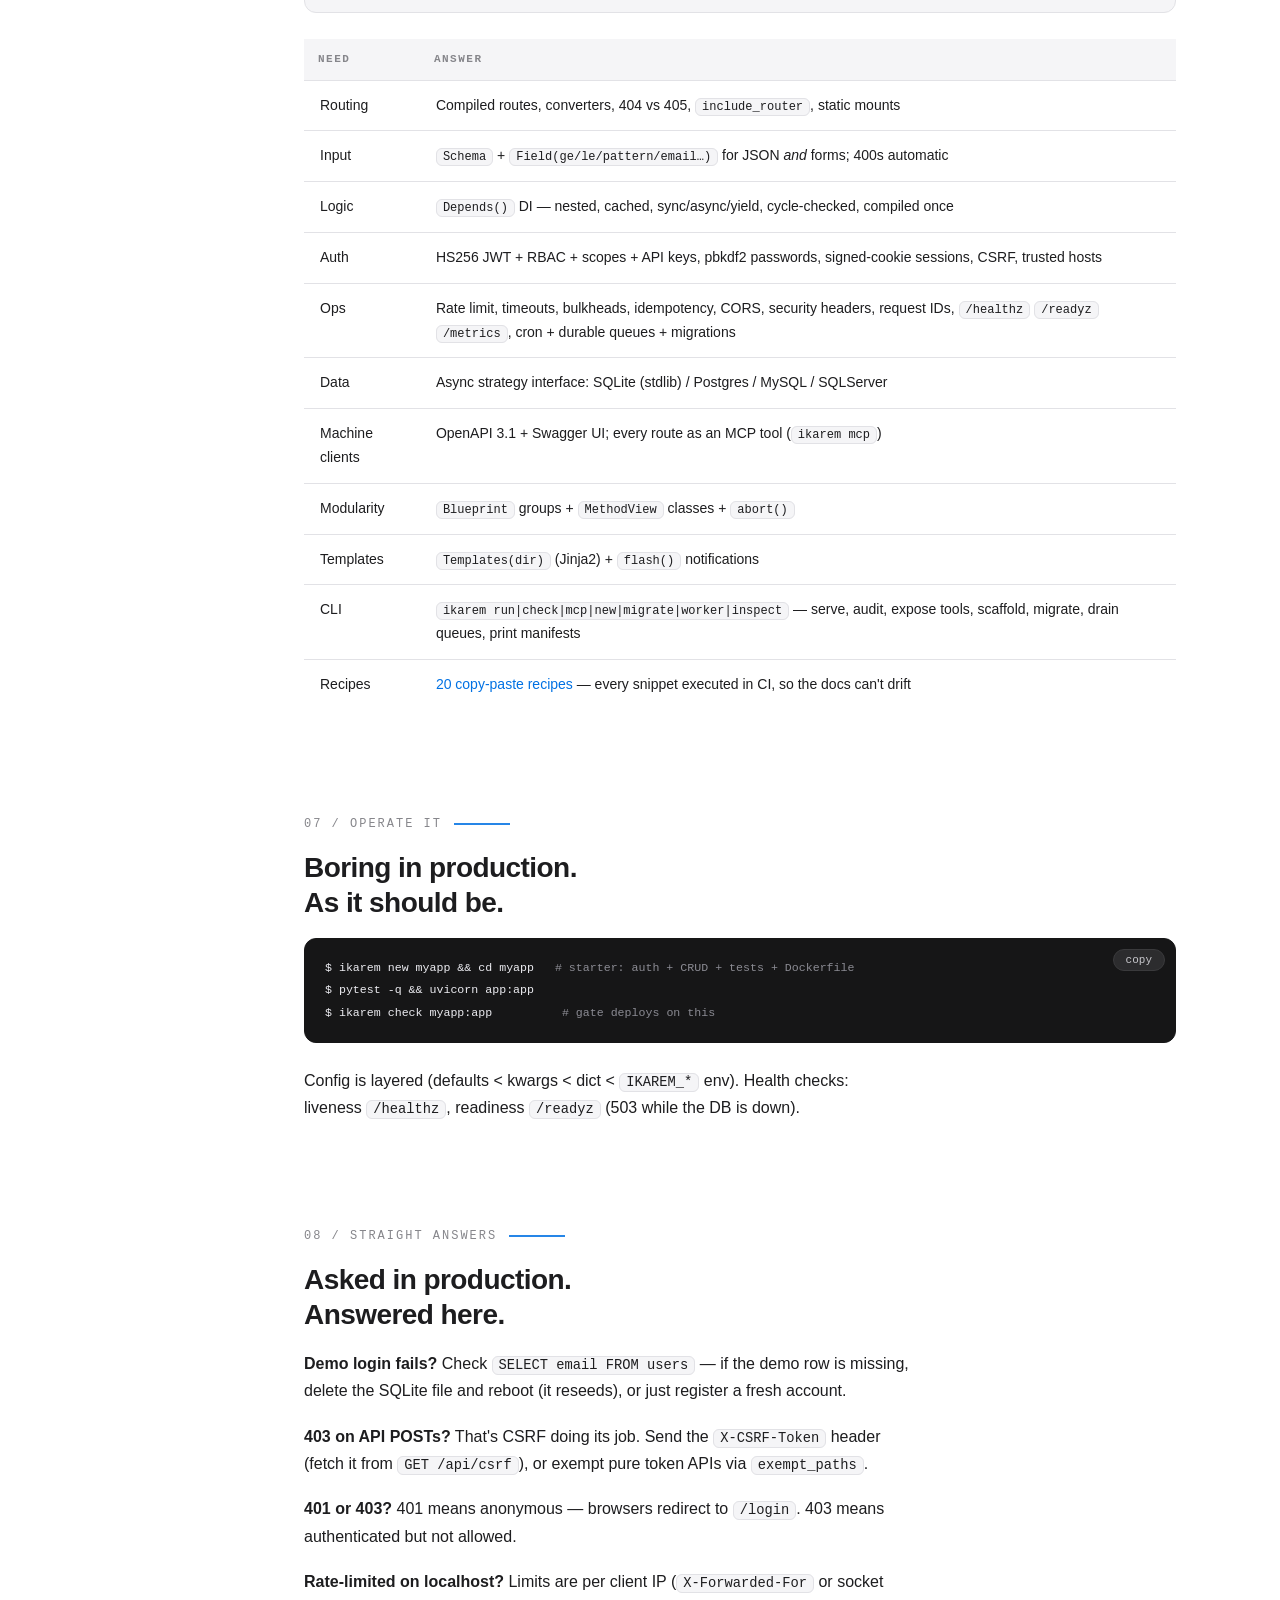
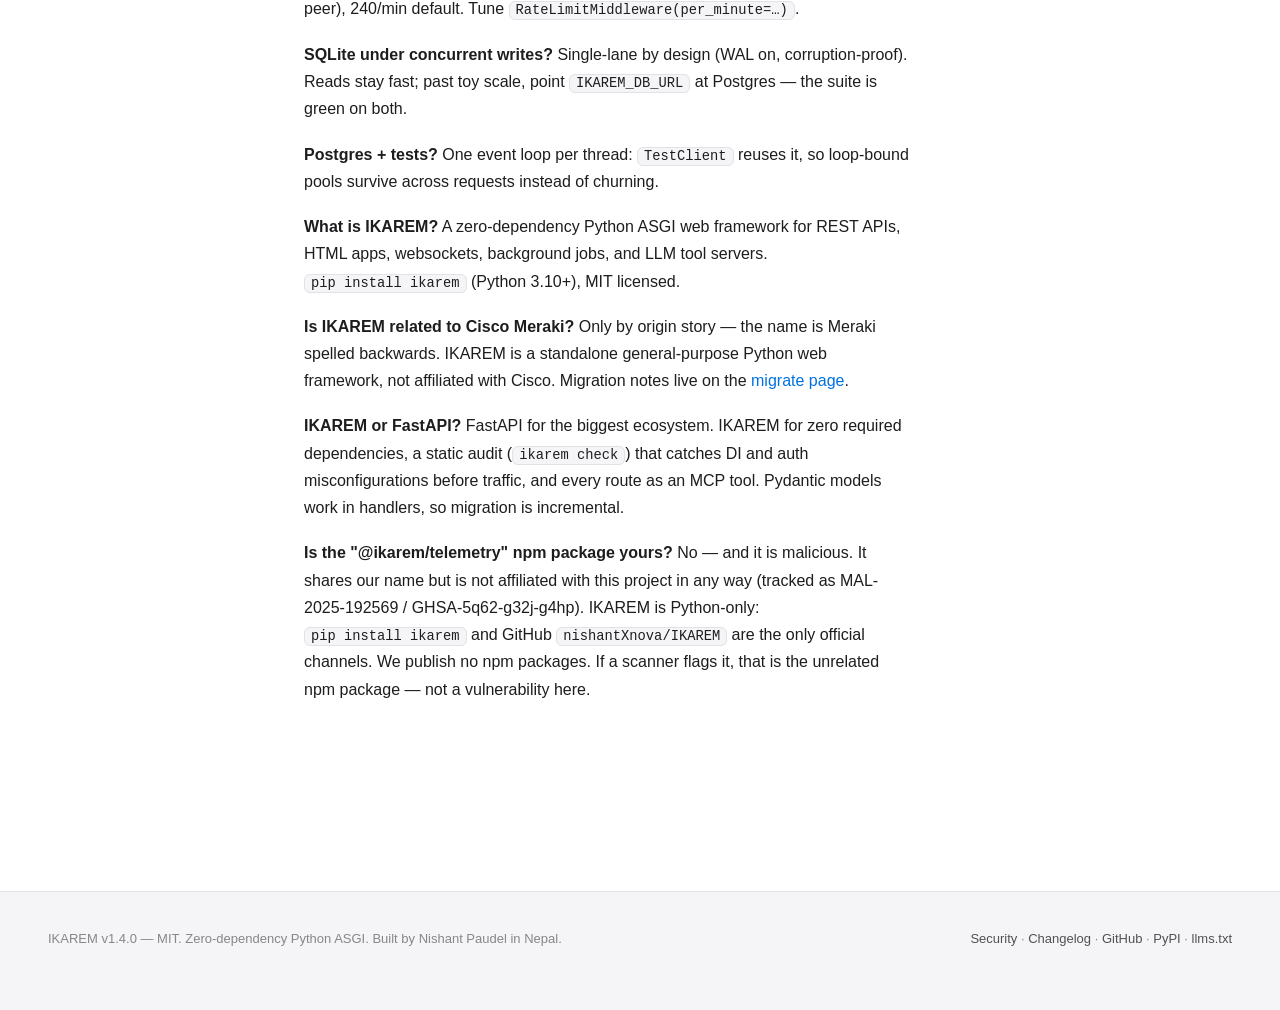
==== commit 08142ffe: "feat: k-rem mascot (wave pose) wired into hero" ====
--- a/site/index.html
+++ b/site/index.html
@@ -83,10 +83,32 @@
 <main>
 <section class="hero" id="top">
   <p class="kicker">ZERO-DEPENDENCY PYTHON ASGI</p>
+<div class="herorow">
+<div class="herotext">
   <h1>IKAREM</h1>
   <p class="lede">Zero-dependency Python ASGI framework, built for humans and LLMs.
   FastAPI-style DX (DI, validation, OpenAPI, auth) plus Django/Nest-style structure
   (plugins, config, RBAC) — on a core that runs on the standard library alone.</p>
+</div>
+<figure class="heromascot" aria-label="K-Rem, the IKAREM mascot, waving">
+<svg viewBox="0 0 400 440" xmlns="http://www.w3.org/2000/svg" role="img">
+  <line x1="170" y1="340" x2="170" y2="384" stroke="#1d1d1f" stroke-width="22" stroke-linecap="round"/>
+  <line x1="230" y1="340" x2="230" y2="384" stroke="#1d1d1f" stroke-width="22" stroke-linecap="round"/>
+  <rect x="130" y="238" width="140" height="112" rx="34" fill="#0071e3"/>
+  <path d="M132 262 C104 272 100 300 112 318" fill="none" stroke="#1d1d1f" stroke-width="20" stroke-linecap="round"/>
+  <path d="M268 260 C310 244 330 210 328 166" fill="none" stroke="#1d1d1f" stroke-width="20" stroke-linecap="round"/>
+  <circle cx="328" cy="148" r="17" fill="#1d1d1f"/>
+  <line x1="200" y1="40" x2="200" y2="12" stroke="#1d1d1f" stroke-width="10" stroke-linecap="round"/>
+  <circle cx="200" cy="10" r="11" fill="#FF2B2B"/>
+  <rect x="100" y="40" width="200" height="200" rx="56" fill="#1d1d1f"/>
+  <circle cx="162" cy="130" r="21" fill="#ffffff"/>
+  <circle cx="238" cy="130" r="21" fill="#ffffff"/>
+  <circle cx="167" cy="134" r="8" fill="#1d1d1f"/>
+  <circle cx="243" cy="134" r="8" fill="#1d1d1f"/>
+  <path d="M170 178 Q200 200 230 178" fill="none" stroke="#ffffff" stroke-width="10" stroke-linecap="round"/>
+</svg>
+</figure>
+</div>
   <p class="mut small">Footprint of an origin story: IKAREM started as an answer to
   <a href="migrate.html">Meraki</a> — same decorator shape, working plugins, everything
   promised but never shipped. The rivalry is archived; the framework stayed.</p>
--- a/site/style.css
+++ b/site/style.css
@@ -134,6 +134,15 @@
 .small { font-size: 13.5px; }
 
 /* ---- hero: eyebrow, headline, lede, art, actions, proof ---- */
+/* ---- hero mascot: side figure, stacks on mobile ---- */
+.herorow { display: flex; gap: 40px; align-items: center; }
+.herotext { flex: 1; min-width: 0; }
+.heromascot { flex: none; width: 210px; margin: 0; }
+.heromascot svg { display: block; width: 100%; height: auto; }
+@media (max-width: 900px) {
+  .herorow { flex-direction: column-reverse; align-items: flex-start; gap: 8px; }
+  .heromascot { width: 128px; }
+}
 .hero { border-bottom: 1px solid var(--line); padding-bottom: 64px; }
 .hero .kicker {
   display: flex; align-items: center; gap: 12px;
